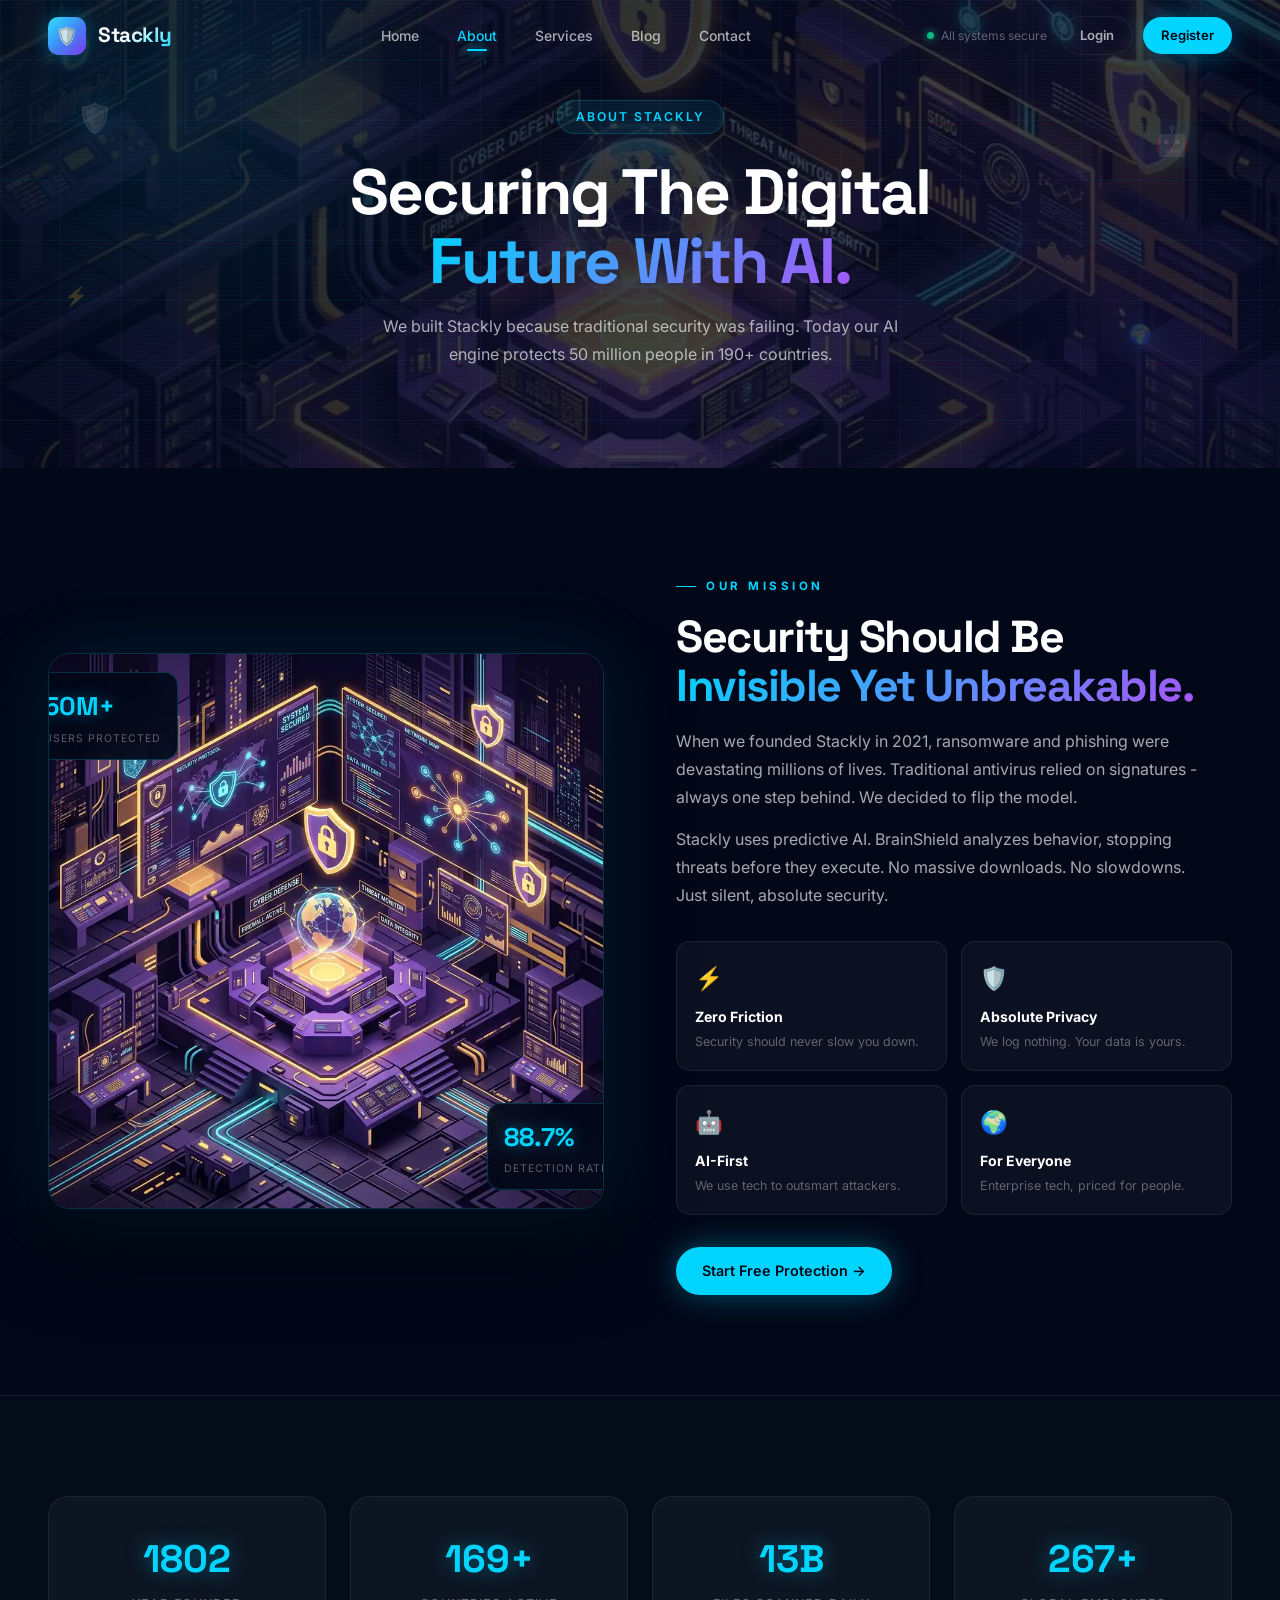
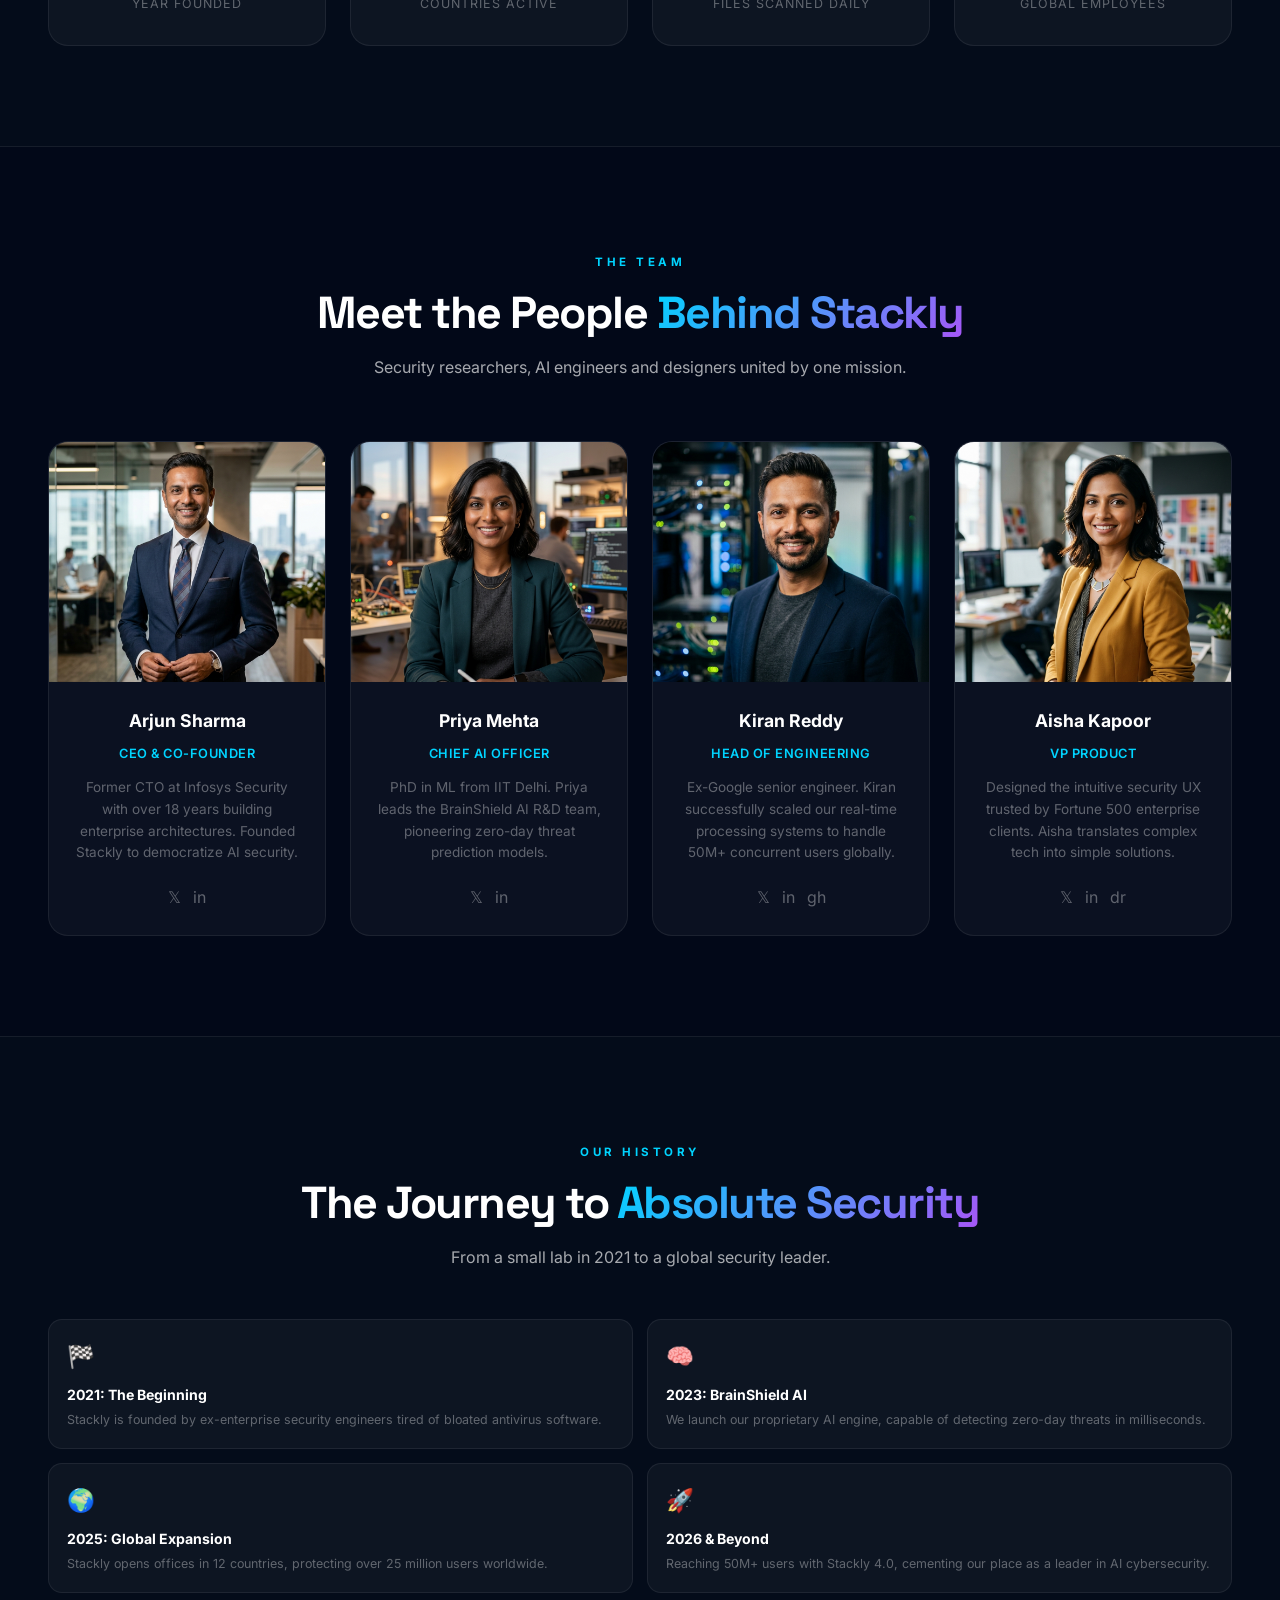
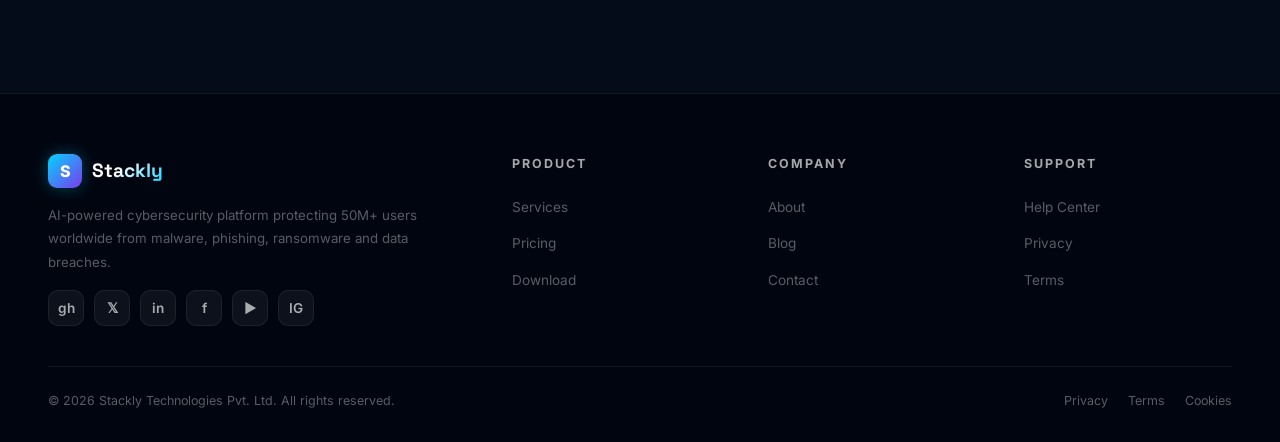
==== about.html @ 9e16608a "fix: change github link to profile and other social links to # to prevent 404 errors" ====
<!DOCTYPE html>
<html lang="en">
<head>
<meta charset="UTF-8"><meta name="viewport" content="width=device-width,initial-scale=1.0">
<title>About Stackly - The AI Security Platform</title>
<link rel="preconnect" href="https://fonts.googleapis.com">
<link href="https://fonts.googleapis.com/css2?family=Space+Grotesk:wght@300;400;500;600;700;800&family=Inter:wght@300;400;500;600;700&display=swap" rel="stylesheet">
<link rel="stylesheet" href="home.css">
<style>
.page-hero{position:relative;min-height:52vh;display:flex;align-items:center;justify-content:center;text-align:center;overflow:hidden;padding:calc(var(--nav-h)+60px) 24px 80px;}
.ph-bg{position:absolute;inset:0;background-size:cover;background-position:center;z-index:0;transform:scale(1.08);transition:transform 0.4s ease;}
.ph-overlay{position:absolute;inset:0;z-index:1;background:linear-gradient(135deg,rgba(2,8,24,0.92) 0%,rgba(2,8,24,0.75) 60%,rgba(2,8,24,0.88) 100%);}
.ph-grid{position:absolute;inset:0;z-index:2;background-image:linear-gradient(rgba(0,212,255,0.05) 1px,transparent 1px),linear-gradient(90deg,rgba(0,212,255,0.05) 1px,transparent 1px);background-size:60px 60px;animation:grid-breathe 5s ease-in-out infinite;}
.ph-scanlines{position:absolute;inset:0;z-index:2;background:repeating-linear-gradient(to bottom,transparent 0px,transparent 3px,rgba(0,212,255,0.015) 3px,rgba(0,212,255,0.015) 4px);pointer-events:none;}
.ph-blob{position:absolute;border-radius:50%;filter:blur(80px);pointer-events:none;z-index:2;}
.ph-blob-1{width:600px;height:600px;background:radial-gradient(circle,rgba(0,212,255,0.12) 0%,transparent 65%);top:-200px;left:-100px;animation:blob1 14s ease-in-out infinite alternate;}
.ph-blob-2{width:450px;height:450px;background:radial-gradient(circle,rgba(124,58,237,0.14) 0%,transparent 65%);bottom:-100px;right:-80px;animation:blob2 18s ease-in-out infinite alternate;}
.ph-content{position:relative;z-index:10;max-width:700px;}
.ph-float{position:absolute;font-size:1.8rem;opacity:0.2;z-index:3;filter:drop-shadow(0 0 12px rgba(0,212,255,0.7));animation:float-el var(--dur,6s) ease-in-out infinite;animation-delay:var(--delay,0s);}
.pf1{--dur:7s;--delay:0s;top:20%;left:6%;}
.pf2{--dur:9s;--delay:1.5s;top:60%;left:5%;font-size:1.2rem;}
.pf3{--dur:6s;--delay:3s;top:25%;right:7%;}
.pf4{--dur:8s;--delay:2s;bottom:25%;right:10%;font-size:1.2rem;}
.ph-tag{display:inline-flex;align-items:center;gap:8px;background:rgba(0,212,255,0.08);border:1px solid rgba(0,212,255,0.2);border-radius:100px;padding:6px 18px;font-size:0.76rem;font-weight:600;color:var(--cyan);letter-spacing:2px;text-transform:uppercase;margin-bottom:24px;}
.ph-h1{font-family:var(--font-display);font-size:clamp(2.4rem,5vw,4rem);font-weight:800;line-height:1.08;letter-spacing:-2px;color:#fff;margin-bottom:16px;}
.ph-h1 span{background:linear-gradient(135deg,var(--cyan),var(--violet-bright));-webkit-background-clip:text;-webkit-text-fill-color:transparent;background-clip:text;}
.ph-p{font-size:1rem;color:var(--mid);line-height:1.75;max-width:560px;margin:0 auto;}
/* Rest of the CSS styles */
.contact-wrap{max-width:1200px;margin:0 auto;display:grid;grid-template-columns:1fr 1.4fr;gap:56px;align-items:start;}
.contact-info{display:flex;flex-direction:column;gap:20px;}
.ci-card{background:var(--card-bg);border:1px solid var(--border);border-radius:18px;padding:22px 24px;display:flex;align-items:flex-start;gap:16px;transition:var(--ease);}
.ci-card:hover{border-color:rgba(0,212,255,0.25);transform:translateX(6px);}
.ci-ico{width:48px;height:48px;border-radius:14px;display:flex;align-items:center;justify-content:center;font-size:1.3rem;flex-shrink:0;}
.ci-ico.v{background:rgba(0,212,255,0.1);}.ci-ico.a{background:rgba(124,58,237,0.1);}.ci-ico.c{background:rgba(245,158,11,0.1);}.ci-ico.p{background:rgba(16,185,129,0.1);}
.ci-text h4{font-size:0.9rem;font-weight:700;margin-bottom:4px;}.ci-text p{font-size:0.82rem;color:var(--dim);line-height:1.65;}.ci-text a{color:var(--cyan);text-decoration:none;}.ci-text a:hover{text-decoration:underline;}
.contact-form-card{background:var(--card-bg);border:1px solid var(--border);border-radius:22px;padding:36px;position:sticky;top:calc(var(--nav-h)+20px);}
.contact-form-card h3{font-family:var(--font-display);font-size:1.4rem;font-weight:800;margin-bottom:24px;}
.form-row{display:grid;grid-template-columns:1fr 1fr;gap:16px;}
.form-g{display:flex;flex-direction:column;gap:6px;margin-bottom:16px;}
.form-g label{font-size:0.78rem;font-weight:600;color:var(--mid);letter-spacing:0.5px;}
.form-ctrl{background:rgba(255,255,255,0.04);border:1px solid var(--border);border-radius:10px;padding:12px 16px;color:#fff;font-family:var(--font-body);font-size:0.88rem;outline:none;width:100%;transition:var(--ease);}
.form-ctrl:focus{border-color:rgba(0,212,255,0.4);background:rgba(0,212,255,0.04);box-shadow:0 0 0 3px rgba(0,212,255,0.08);}
.form-ctrl::placeholder{color:var(--dim);}textarea.form-ctrl{resize:vertical;min-height:120px;}
select.form-ctrl{-webkit-appearance:none;appearance:none;cursor:pointer;}
.map-wrap{margin-top:56px;border-radius:20px;overflow:hidden;border:1px solid var(--border-glow);box-shadow:0 0 60px rgba(0,212,255,0.08);}
.map-wrap iframe{display:block;width:100%;height:380px;border:none;filter:invert(90%) hue-rotate(180deg) saturate(0.8);}
.map-caption{background:var(--card-bg);border-top:1px solid var(--border);padding:16px 24px;display:flex;align-items:center;gap:12px;font-size:0.82rem;color:var(--mid);}
.map-caption strong{color:#fff;}
.blog-filter{display:flex;gap:10px;flex-wrap:wrap;margin-bottom:48px;}
.filter-btn{padding:8px 20px;border-radius:100px;border:1px solid var(--border);background:transparent;color:var(--mid);font-size:0.82rem;font-weight:600;cursor:pointer;transition:var(--ease);}
.filter-btn.active,.filter-btn:hover{background:var(--cyan);color:#020818;border-color:var(--cyan);}
.blog-grid{display:grid;grid-template-columns:repeat(3,1fr);gap:24px;}
.blog-c{background:var(--card-bg);border:1px solid var(--border);border-radius:22px;overflow:hidden;transition:var(--ease);}
.blog-c:hover{border-color:rgba(0,212,255,0.22);transform:translateY(-6px);box-shadow:0 30px 80px rgba(0,0,0,0.4);}
.blog-img2{position:relative;overflow:hidden;aspect-ratio:16/9;}
.blog-img2 img{width:100%;height:100%;object-fit:cover;transition:transform 0.7s ease;}
.blog-c:hover .blog-img2 img{transform:scale(1.06);}
.blog-img2 .b-cat{position:absolute;top:14px;left:14px;background:rgba(0,212,255,0.14);color:var(--cyan);font-size:0.65rem;font-weight:700;letter-spacing:2px;text-transform:uppercase;padding:4px 10px;border-radius:6px;border:1px solid rgba(0,212,255,0.25);}
.blog-body2{padding:22px;display:flex;flex-direction:column;gap:10px;}
.blog-meta2{display:flex;gap:14px;font-size:0.72rem;color:var(--dim);}
.blog-body2 h3{font-size:1rem;font-weight:700;line-height:1.4;}
.blog-body2 p{font-size:0.81rem;color:var(--dim);line-height:1.7;}
.newsletter-strip{background:linear-gradient(135deg,rgba(0,212,255,0.06),rgba(124,58,237,0.08));border:1px solid var(--border);border-radius:22px;padding:40px 36px;display:flex;align-items:center;justify-content:space-between;gap:24px;flex-wrap:wrap;margin-top:60px;}
.nl-strip-form{display:flex;gap:10px;background:rgba(255,255,255,0.04);border:1px solid var(--border-glow);border-radius:100px;padding:6px 6px 6px 20px;min-width:340px;}
.nl-strip-input{flex:1;background:transparent;border:none;outline:none;color:#fff;font-size:0.88rem;}
.nl-strip-input::placeholder{color:var(--dim);}
.about-split{display:grid;grid-template-columns:1fr 1fr;gap:72px;align-items:center;}
.about-img-wrap{position:relative;border-radius:22px;overflow:hidden;border:1px solid var(--border-glow);box-shadow:0 0 80px rgba(0,212,255,0.1),0 40px 80px rgba(0,0,0,0.5);}
.about-img-wrap img{width:100%;display:block;transition:transform 0.7s ease;}
.about-img-wrap:hover img{transform:scale(1.04);}
.about-chip{position:absolute;background:rgba(2,8,24,0.9);backdrop-filter:blur(16px);border:1px solid var(--border-glow);border-radius:14px;padding:12px 16px;z-index:2;}
.about-chip.ac1{top:18px;left:-22px;}.about-chip.ac2{bottom:18px;right:-22px;}
.ac-num{font-family:var(--font-display);font-size:1.6rem;font-weight:700;color:var(--cyan);text-shadow:0 0 16px rgba(0,212,255,0.4);}
.ac-lbl{font-size:0.66rem;color:var(--dim);text-transform:uppercase;letter-spacing:1px;margin-top:2px;}
.values-grid{display:grid;grid-template-columns:1fr 1fr;gap:14px;margin-top:32px;}
.val-box{background:var(--card-bg);border:1px solid var(--border);border-radius:14px;padding:18px;transition:var(--ease);}
.val-box:hover{border-color:rgba(0,212,255,0.22);background:var(--card-hover);}
.val-box .vi{font-size:1.4rem;margin-bottom:8px;}.val-box h4{font-size:0.88rem;font-weight:700;margin-bottom:4px;}.val-box p{font-size:0.78rem;color:var(--dim);line-height:1.6;}
.team-grid{display:grid;grid-template-columns:repeat(4,1fr);gap:24px;margin-top:60px;}
.team-c{background:var(--card-bg);border:1px solid var(--border);border-radius:20px;overflow:hidden;transition:var(--ease);text-align:center;}
.team-c:hover{border-color:rgba(0,212,255,0.22);transform:translateY(-6px);}
.team-av{height:160px;display:flex;align-items:center;justify-content:center;font-size:4rem;}
.team-body{padding:16px;}.team-body h4{font-size:0.92rem;font-weight:700;margin-bottom:3px;}.team-body span{font-size:0.74rem;color:var(--cyan);}.team-body p{font-size:0.75rem;color:var(--dim);margin-top:8px;line-height:1.6;}
.stats-bento{display:grid;grid-template-columns:repeat(4,1fr);gap:24px;}
.sbi{background:var(--card-bg);border:1px solid var(--border);border-radius:20px;padding:30px 24px;text-align:center;transition:var(--ease);}
.sbi:hover{border-color:rgba(0,212,255,0.22);transform:translateY(-4px);}
.sbi-num{font-family:var(--font-display);font-size:2.4rem;font-weight:800;color:var(--cyan);text-shadow:0 0 20px rgba(0,212,255,0.4);}
.sbi-lbl{font-size:0.78rem;color:var(--dim);margin-top:4px;text-transform:uppercase;letter-spacing:1px;}
.faq-grid{display:grid;grid-template-columns:1fr 1fr;gap:16px;margin-top:48px;}
/* Services Specific */
.srv-grid{display:grid;grid-template-columns:repeat(3,1fr);gap:24px;margin-top:20px;}
.srv-card{background:var(--card-bg);border:1px solid var(--border);border-radius:22px;padding:36px;transition:var(--ease);display:flex;flex-direction:column;height:100%;}
.srv-card:hover{border-color:rgba(0,212,255,0.3);transform:translateY(-6px);box-shadow:0 30px 80px rgba(0,0,0,0.4);}
.srv-ico{width:56px;height:56px;border-radius:16px;display:flex;align-items:center;justify-content:center;font-size:1.6rem;margin-bottom:20px;}
.srv-card h3{font-size:1.2rem;font-weight:700;margin-bottom:12px;}
.srv-card p{font-size:0.9rem;color:var(--dim);line-height:1.7;margin-bottom:24px;flex-grow:1;}
.srv-feats{list-style:none;padding:0;margin:0;border-top:1px solid var(--border);padding-top:20px;}
.srv-feats li{position:relative;padding-left:24px;font-size:0.85rem;color:var(--mid);margin-bottom:10px;}
.srv-feats li::before{content:"\2713";position:absolute;left:0;top:1px;color:var(--cyan);font-weight:800;font-size:0.8rem;}

@media(max-width:1024px){.contact-wrap{grid-template-columns:1fr;}.about-split{grid-template-columns:1fr;gap:48px;}.team-grid{grid-template-columns:repeat(2,1fr);}.blog-grid{grid-template-columns:repeat(2,1fr);}.stats-bento{grid-template-columns:repeat(2,1fr);}.faq-grid{grid-template-columns:1fr;}.srv-grid{grid-template-columns:repeat(2,1fr);}}
@media(max-width:768px){.navbar{padding:0 20px;}.nav-links,.nav-status,.nav-right{display:none;}.hamburger{display:flex;}.page-hero{min-height:44vh;padding-top:calc(var(--nav-h)+40px);}.ph-h1{font-size:2rem;letter-spacing:-1px;}.form-row{grid-template-columns:1fr;}.contact-form-card{position:static;padding:24px;}.about-chip.ac1{left:8px;}.about-chip.ac2{right:8px;}.values-grid{grid-template-columns:1fr;}.team-grid{grid-template-columns:repeat(2,1fr);}.blog-grid{grid-template-columns:1fr;}.newsletter-strip{flex-direction:column;align-items:flex-start;}.nl-strip-form{min-width:100%;width:100%;}.map-wrap iframe{height:260px;}section{padding:64px 20px;}.srv-grid{grid-template-columns:1fr;}}
@media(max-width:480px){.ph-h1{font-size:1.7rem;}.team-grid{grid-template-columns:1fr;}.stats-bento{grid-template-columns:1fr 1fr;}section{padding:52px 16px;}.contact-form-card{padding:20px;}.about-chip.ac1,.about-chip.ac2{position:relative;left:auto;right:auto;top:auto;bottom:auto;margin-top:12px;}}
</style>
</head>
<body>
<nav class="navbar" id="navbar">
  <a href="index.html" class="nav-brand"><div class="brand-icon">&#x1F6E1;&#xFE0F;</div><span class="brand-name">Stackly</span></a>
  <ul class="nav-links"><li><a href="index.html">Home</a></li><li><a href="about.html" class="active">About</a></li><li><a href="services.html">Services</a></li><li><a href="blog.html">Blog</a></li><li><a href="contact.html">Contact</a></li></ul>
  <div class="nav-status"><div class="nav-dot"></div>All systems secure</div>
  <div class="nav-right">
    <a href="login.html" class="btn btn-ghost btn-sm">Login</a>
    <a href="register.html" class="btn btn-primary btn-sm">Register</a>
  </div>
  <div class="hamburger" id="hamburger"><span></span><span></span><span></span></div>
</nav>
<div class="mobile-menu" id="mobile-menu">
  <a href="index.html">&#x1F3E0; Home</a><a href="about.html" class="active">&#x1F3E2; About</a><a href="services.html">&#x1F6E1;&#xFE0F; Services</a><a href="blog.html">&#x1F4F0; Blog</a><a href="contact.html">&#x1F4EC; Contact</a>
  <div class="mobile-divider"></div>
  <a href="login.html" class="btn btn-ghost btn-full">Login</a>
  <a href="register.html" class="btn btn-primary btn-full" style="margin-top:8px;">Register Free</a>
</div>
<div class="page-hero">
  <div class="ph-bg" style="background-image:url('images/about_new.webp');"></div>
  <div class="ph-overlay"></div><div class="ph-grid"></div><div class="ph-scanlines"></div>
  <div class="ph-blob ph-blob-1"></div><div class="ph-blob ph-blob-2"></div>
  <div class="ph-float pf1">&#x1F6E1;&#xFE0F;</div><div class="ph-float pf2">&#x26A1;</div>
  <div class="ph-float pf3">&#x1F916;</div><div class="ph-float pf4">&#x1F30D;</div>
  <div class="ph-content reveal">
    <div class="ph-tag">About Stackly</div>
    <h1 class="ph-h1">Securing The Digital<br><span>Future With AI.</span></h1>
    <p class="ph-p">We built Stackly because traditional security was failing. Today our AI engine protects 50 million people in 190+ countries.</p>
  </div>
</div>
<section style="background:var(--bg-0);">
  <div class="section-inner">
    <div class="about-split">
      <div class="about-img-wrap reveal">
        <img src="images/about_new.webp" alt="Stackly AI Workspace">
        <div class="about-chip ac1"><div class="ac-num" data-count="50" data-suffix="M+">0</div><div class="ac-lbl">Users Protected</div></div>
        <div class="about-chip ac2"><div class="ac-num" data-count="99" data-suffix=".7%">0</div><div class="ac-lbl">Detection Rate</div></div>
      </div>
      <div class="reveal d1">
        <div class="section-tag">Our Mission</div>
        <h2 class="section-h2">Security Should Be<br><span>Invisible Yet Unbreakable.</span></h2>
        <p class="section-desc">When we founded Stackly in 2021, ransomware and phishing were devastating millions of lives. Traditional antivirus relied on signatures - always one step behind. We decided to flip the model.</p>
        <p class="section-desc" style="margin-top:14px;">Stackly uses predictive AI. BrainShield analyzes behavior, stopping threats before they execute. No massive downloads. No slowdowns. Just silent, absolute security.</p>
        <div class="values-grid">
          <div class="val-box"><div class="vi">&#x26A1;</div><h4>Zero Friction</h4><p>Security should never slow you down.</p></div>
          <div class="val-box"><div class="vi">&#x1F6E1;&#xFE0F;</div><h4>Absolute Privacy</h4><p>We log nothing. Your data is yours.</p></div>
          <div class="val-box"><div class="vi">&#x1F916;</div><h4>AI-First</h4><p>We use tech to outsmart attackers.</p></div>
          <div class="val-box"><div class="vi">&#x1F30D;</div><h4>For Everyone</h4><p>Enterprise tech, priced for people.</p></div>
        </div>
        <a href="404.html" class="btn btn-primary" style="margin-top:32px;">Start Free Protection &#x2192;</a>
      </div>
    </div>
  </div>
</section>
<section style="background:var(--bg-1);border-top:1px solid var(--border);border-bottom:1px solid var(--border);">
  <div class="section-inner">
    <div class="stats-bento">
      <div class="sbi reveal"><div class="sbi-num" data-count="2021">0</div><div class="sbi-lbl">Year Founded</div></div>
      <div class="sbi reveal d1"><div class="sbi-num" data-count="190" data-suffix="+">0</div><div class="sbi-lbl">Countries Active</div></div>
      <div class="sbi reveal d2"><div class="sbi-num" data-count="15" data-suffix="B">0</div><div class="sbi-lbl">Files Scanned Daily</div></div>
      <div class="sbi reveal d3"><div class="sbi-num" data-count="300" data-suffix="+">0</div><div class="sbi-lbl">Global Employees</div></div>
    </div>
  </div>
</section>
<section style="background:var(--bg-0);">
  <div class="section-inner">
    <div class="text-center reveal">
      <div class="section-tag">The Team</div>
      <h2 class="section-h2">Meet the People <span>Behind Stackly</span></h2>
      <p class="section-desc" style="margin:0 auto;">Security researchers, AI engineers and designers united by one mission.</p>
    </div>
    <div class="team-grid">
      <div class="team-c reveal">
        <div class="team-av" style="height:240px; padding: 0;">
          <img src="images/team_arjun.png" alt="Arjun Sharma" style="width:100%; height:100%; object-fit:cover;">
        </div>
        <div class="team-body" style="padding: 24px;">
          <h4 style="font-size:1.1rem; margin-bottom:4px;">Arjun Sharma</h4>
          <span style="font-size:0.8rem; letter-spacing:0.5px; text-transform:uppercase; font-weight:600;">CEO &amp; Co-Founder</span>
          <p style="font-size:0.85rem; margin-top:12px; margin-bottom: 20px;">Former CTO at Infosys Security with over 18 years building enterprise architectures. Founded Stackly to democratize AI security.</p>
          <div style="display:flex; gap:12px; justify-content:center;">
            <a href="#" style="color:var(--dim); text-decoration:none; transition:color 0.3s;" onmouseover="this.style.color='#00d4ff'" onmouseout="this.style.color='var(--dim)'" title="Twitter">&#x1D54F;</a>
            <a href="#" style="color:var(--dim); text-decoration:none; transition:color 0.3s;" onmouseover="this.style.color='#00d4ff'" onmouseout="this.style.color='var(--dim)'" title="LinkedIn">in</a>
          </div>
        </div>
      </div>

      <div class="team-c reveal d1">
        <div class="team-av" style="height:240px; padding: 0;">
          <img src="images/team_priya.png" alt="Priya Mehta" style="width:100%; height:100%; object-fit:cover;">
        </div>
        <div class="team-body" style="padding: 24px;">
          <h4 style="font-size:1.1rem; margin-bottom:4px;">Priya Mehta</h4>
          <span style="font-size:0.8rem; letter-spacing:0.5px; text-transform:uppercase; font-weight:600;">Chief AI Officer</span>
          <p style="font-size:0.85rem; margin-top:12px; margin-bottom: 20px;">PhD in ML from IIT Delhi. Priya leads the BrainShield AI R&amp;D team, pioneering zero-day threat prediction models.</p>
          <div style="display:flex; gap:12px; justify-content:center;">
            <a href="#" style="color:var(--dim); text-decoration:none; transition:color 0.3s;" onmouseover="this.style.color='#00d4ff'" onmouseout="this.style.color='var(--dim)'" title="Twitter">&#x1D54F;</a>
            <a href="#" style="color:var(--dim); text-decoration:none; transition:color 0.3s;" onmouseover="this.style.color='#00d4ff'" onmouseout="this.style.color='var(--dim)'" title="LinkedIn">in</a>
          </div>
        </div>
      </div>

      <div class="team-c reveal d2">
        <div class="team-av" style="height:240px; padding: 0;">
          <img src="images/team_kiran.png" alt="Kiran Reddy" style="width:100%; height:100%; object-fit:cover;">
        </div>
        <div class="team-body" style="padding: 24px;">
          <h4 style="font-size:1.1rem; margin-bottom:4px;">Kiran Reddy</h4>
          <span style="font-size:0.8rem; letter-spacing:0.5px; text-transform:uppercase; font-weight:600;">Head of Engineering</span>
          <p style="font-size:0.85rem; margin-top:12px; margin-bottom: 20px;">Ex-Google senior engineer. Kiran successfully scaled our real-time processing systems to handle 50M+ concurrent users globally.</p>
          <div style="display:flex; gap:12px; justify-content:center;">
            <a href="#" style="color:var(--dim); text-decoration:none; transition:color 0.3s;" onmouseover="this.style.color='#00d4ff'" onmouseout="this.style.color='var(--dim)'" title="Twitter">&#x1D54F;</a>
            <a href="#" style="color:var(--dim); text-decoration:none; transition:color 0.3s;" onmouseover="this.style.color='#00d4ff'" onmouseout="this.style.color='var(--dim)'" title="LinkedIn">in</a>
            <a href="#" style="color:var(--dim); text-decoration:none; transition:color 0.3s;" onmouseover="this.style.color='#00d4ff'" onmouseout="this.style.color='var(--dim)'" title="GitHub">gh</a>
          </div>
        </div>
      </div>

      <div class="team-c reveal d3">
        <div class="team-av" style="height:240px; padding: 0;">
          <img src="images/team_aisha.png" alt="Aisha Kapoor" style="width:100%; height:100%; object-fit:cover;">
        </div>
        <div class="team-body" style="padding: 24px;">
          <h4 style="font-size:1.1rem; margin-bottom:4px;">Aisha Kapoor</h4>
          <span style="font-size:0.8rem; letter-spacing:0.5px; text-transform:uppercase; font-weight:600;">VP Product</span>
          <p style="font-size:0.85rem; margin-top:12px; margin-bottom: 20px;">Designed the intuitive security UX trusted by Fortune 500 enterprise clients. Aisha translates complex tech into simple solutions.</p>
          <div style="display:flex; gap:12px; justify-content:center;">
            <a href="#" style="color:var(--dim); text-decoration:none; transition:color 0.3s;" onmouseover="this.style.color='#00d4ff'" onmouseout="this.style.color='var(--dim)'" title="Twitter">&#x1D54F;</a>
            <a href="#" style="color:var(--dim); text-decoration:none; transition:color 0.3s;" onmouseover="this.style.color='#00d4ff'" onmouseout="this.style.color='var(--dim)'" title="LinkedIn">in</a>
            <a href="#" style="color:var(--dim); text-decoration:none; transition:color 0.3s;" onmouseover="this.style.color='#00d4ff'" onmouseout="this.style.color='var(--dim)'" title="Dribbble">dr</a>
          </div>
        </div>
      </div>
    </div>
  </div>
</section>

<section style="background:var(--bg-1);border-top:1px solid var(--border);">
  <div class="section-inner">
    <div class="text-center reveal">
      <div class="section-tag">Our History</div>
      <h2 class="section-h2">The Journey to <span>Absolute Security</span></h2>
      <p class="section-desc" style="margin:0 auto;">From a small lab in 2021 to a global security leader.</p>
    </div>
    <div class="values-grid" style="margin-top:48px;">
      <div class="val-box reveal"><div class="vi">&#x1F3C1;</div><h4>2021: The Beginning</h4><p>Stackly is founded by ex-enterprise security engineers tired of bloated antivirus software.</p></div>
      <div class="val-box reveal d1"><div class="vi">&#x1F9E0;</div><h4>2023: BrainShield AI</h4><p>We launch our proprietary AI engine, capable of detecting zero-day threats in milliseconds.</p></div>
      <div class="val-box reveal d2"><div class="vi">&#x1F30D;</div><h4>2025: Global Expansion</h4><p>Stackly opens offices in 12 countries, protecting over 25 million users worldwide.</p></div>
      <div class="val-box reveal d3"><div class="vi">&#x1F680;</div><h4>2026 &amp; Beyond</h4><p>Reaching 50M+ users with Stackly 4.0, cementing our place as a leader in AI cybersecurity.</p></div>
    </div>
  </div>
</section>

<footer>
  <div class="footer-g">
    <div class="footer-brand">
      <a href="index.html" class="footer-logo"><div class="footer-logo-ico">S</div><span class="footer-logo-name">Stackly</span></a>
      <p class="footer-desc">AI-powered cybersecurity platform protecting 50M+ users worldwide from malware, phishing, ransomware and data breaches.</p>
      <div class="social-row">
        <a href="https://github.com/lingalamanasa" class="social-btn" title="GitHub" target="_blank">gh</a>
        <a href="#" class="social-btn" title="X / Twitter">&#x1D54F;</a>
        <a href="#" class="social-btn" title="LinkedIn">in</a>
        <a href="#" class="social-btn" title="Facebook">f</a>
        <a href="#" class="social-btn" title="YouTube">&#x25B6;</a>
        <a href="#" class="social-btn" title="Instagram">IG</a>
      </div>
    </div>
    <div class="footer-col"><h4>Product</h4><ul class="footer-nav"><li><a href="services.html">Services</a></li><li><a href="index.html#pricing">Pricing</a></li><li><a href="index.html#download">Download</a></li></ul></div>
    <div class="footer-col"><h4>Company</h4><ul class="footer-nav"><li><a href="about.html">About</a></li><li><a href="blog.html">Blog</a></li><li><a href="contact.html">Contact</a></li></ul></div>
    <div class="footer-col"><h4>Support</h4><ul class="footer-nav"><li><a href="contact.html">Help Center</a></li><li><a href="contact.html">Privacy</a></li><li><a href="contact.html">Terms</a></li></ul></div>
  </div>
  <div class="footer-bottom">
    <p>&#169; 2026 Stackly Technologies Pvt. Ltd. All rights reserved.</p>
    <div class="footer-links"><a href="contact.html">Privacy</a><a href="contact.html">Terms</a><a href="contact.html">Cookies</a></div>
  </div>
</footer>
<div class="toast-wrap" id="toast-wrap"></div>
<script>
const nb=document.getElementById('navbar');
window.addEventListener('scroll',()=>nb.classList.toggle('frosted',window.scrollY>60),{passive:true});
const hb=document.getElementById('hamburger'),mm=document.getElementById('mobile-menu');
if(hb)hb.addEventListener('click',()=>{hb.classList.toggle('open');mm.classList.toggle('open');});
const ro=new IntersectionObserver(e=>e.forEach(x=>{if(x.isIntersecting){x.target.classList.add('visible');ro.unobserve(x.target);}}),{threshold:0.1});
document.querySelectorAll('.reveal').forEach(el=>ro.observe(el));
function animCount(el){if(el._done)return;el._done=true;const t=parseFloat(el.dataset.count),sf=el.dataset.suffix||'',dur=2000,s=performance.now();(function tick(n){const p=Math.min((n-s)/dur,1),v=1-Math.pow(1-p,3);el.textContent=Math.floor(v*t)+sf;if(p<1)requestAnimationFrame(tick);})(performance.now());}
const co=new IntersectionObserver(e=>e.forEach(x=>{if(x.isIntersecting){x.target.querySelectorAll('[data-count]').forEach(animCount);if(x.target.dataset&&x.target.dataset.count)animCount(x.target);co.unobserve(x.target);}}),{threshold:0.4});
document.querySelectorAll('.sbi,.ac-num,[data-count]').forEach(el=>co.observe(el));
const cf=document.getElementById('contact-form');
if(cf)cf.addEventListener('submit',e=>{e.preventDefault();const w=document.getElementById('toast-wrap');if(w){const t=document.createElement('div');t.className='toast';t.textContent='Message sent! We will reply within 24 hours.';w.appendChild(t);setTimeout(()=>t.remove(),4500);}cf.reset();});
document.querySelectorAll('.filter-btn').forEach(b=>{b.addEventListener('click',()=>{document.querySelectorAll('.filter-btn').forEach(x=>x.classList.remove('active'));b.classList.add('active');const cat=b.dataset.cat;document.querySelectorAll('.blog-c').forEach(c=>{c.style.display=(cat==='all'||c.dataset.cat===cat)?'':'none';});});});
document.querySelectorAll('.nl-strip-form').forEach(f=>{f.addEventListener('submit',e=>{e.preventDefault();const w=document.getElementById('toast-wrap');if(w){const t=document.createElement('div');t.className='toast';t.textContent='Subscribed! Check your inbox.';w.appendChild(t);setTimeout(()=>t.remove(),4000);}f.reset();});});
window.addEventListener('scroll',()=>{const pb=document.querySelector('.ph-bg');if(!pb)return;pb.style.transform='translateY('+(window.scrollY*0.35)+'px) scale(1.08)';},{passive:true});
</script>
</body></html>
---- home.css ----
/* ============================================================
   STACKLY HOME — FMCG-Style Design Applied to Cybersecurity
   Patterns: Scroll Parallax · Glassmorphic Switcher · Orbit
             Floating Elements · Marquee · Frosted Navbar
   ============================================================ */

@import url('https://fonts.googleapis.com/css2?family=Space+Grotesk:wght@300;400;500;600;700;800&family=Inter:wght@300;400;500;600;700&display=swap');

/* ── DESIGN TOKENS ── */
:root {
  --cyan:        #00d4ff;
  --cyan-dim:    rgba(0,212,255,0.12);
  --cyan-glow:   rgba(0,212,255,0.3);
  --violet:      #7c3aed;
  --violet-dim:  rgba(124,58,237,0.15);
  --violet-bright: #a855f7;
  --amber:       #f59e0b;
  --emerald:     #10b981;
  --rose:        #f43f5e;

  --bg-0:   #020818;
  --bg-1:   #040c1a;
  --bg-2:   #060f22;
  --bg-3:   rgba(0,212,255,0.04);

  --card-bg:     rgba(255,255,255,0.04);
  --card-hover:  rgba(0,212,255,0.07);
  --border:      rgba(255,255,255,0.07);
  --border-glow: rgba(0,212,255,0.2);

  --white:  #ffffff;
  --mid:    rgba(255,255,255,0.65);
  --dim:    rgba(255,255,255,0.35);

  --font-display: 'Space Grotesk', sans-serif;
  --font-body:    'Inter', sans-serif;
  --nav-h: 72px;

  --ease: 0.4s cubic-bezier(0.16,1,0.3,1);
  --ease-fast: 0.25s ease;
}

/* ── RESET ── */
*, *::before, *::after { box-sizing: border-box; margin: 0; padding: 0; }
html { scroll-behavior: smooth; overflow-x: hidden; max-width: 100%; }
body {
  font-family: var(--font-body);
  background: var(--bg-0);
  color: var(--white);
  overflow-x: hidden;
  max-width: 100%;
  line-height: 1.65;
}
::-webkit-scrollbar { width: 4px; }
::-webkit-scrollbar-track { background: var(--bg-0); }
::-webkit-scrollbar-thumb { background: var(--cyan); border-radius: 4px; }
::selection { background: rgba(0,212,255,0.2); }

/* ── SPLASH ── */
#splash-screen {
  position: fixed; inset: 0;
  background: var(--bg-0);
  display: flex; flex-direction: column; align-items: center; justify-content: center;
  z-index: 9999;
  transition: opacity 0.7s ease, transform 0.7s ease;
}
#splash-screen.hidden { opacity: 0; pointer-events: none; transform: scale(1.03); }
.splash-logo-wrap { display: flex; flex-direction: column; align-items: center; gap: 16px; position: relative; }
.splash-rings { position: absolute; width: 160px; height: 160px; top: 50%; left: 50%; transform: translate(-50%, -50%); }
.splash-ring { position: absolute; border-radius: 50%; border: 1px solid transparent; top: 50%; left: 50%; transform: translate(-50%,-50%); animation: ring-pulse 2s linear infinite; }
.splash-ring:nth-child(1) { width: 70px; height: 70px; border-color: rgba(0,212,255,0.7); }
.splash-ring:nth-child(2) { width: 110px; height: 110px; border-color: rgba(0,212,255,0.4); animation-delay: 0.4s; }
.splash-ring:nth-child(3) { width: 150px; height: 150px; border-color: rgba(0,212,255,0.15); animation-delay: 0.8s; }
@keyframes ring-pulse { 0%{transform:translate(-50%,-50%) scale(0.8);opacity:1} 100%{transform:translate(-50%,-50%) scale(1.5);opacity:0} }
.splash-icon { font-size: 2.5rem; filter: drop-shadow(0 0 20px rgba(0,212,255,0.8)); animation: float-y 3s ease-in-out infinite; }
.splash-brand { font-family: var(--font-display); font-size: 2rem; font-weight: 800; letter-spacing: -1px; background: linear-gradient(135deg,#fff 40%,var(--cyan)); -webkit-background-clip: text; -webkit-text-fill-color: transparent; background-clip: text; }
.splash-sub { font-size: 0.78rem; color: var(--dim); letter-spacing: 4px; text-transform: uppercase; }
.splash-bar { width: 200px; height: 2px; background: rgba(255,255,255,0.07); border-radius: 2px; margin-top: 40px; overflow: hidden; }
.splash-bar-fill { height: 100%; background: linear-gradient(90deg,var(--cyan),var(--violet-bright)); border-radius: 2px; animation: fill-bar 1.5s ease-out forwards; }
@keyframes fill-bar { from{width:0} to{width:100%} }
.splash-status { font-size: 0.72rem; color: var(--dim); margin-top: 12px; letter-spacing: 1px; }

/* ── THREAT TICKER (top bar) ── */
.threat-ticker {
  position: relative; z-index: 100;
  background: rgba(0,212,255,0.04);
  border-bottom: 1px solid rgba(0,212,255,0.1);
  padding: 8px 0; display: flex; align-items: center; gap: 12px; overflow: hidden;
}
.ticker-label {
  flex-shrink: 0; margin-left: 20px;
  background: rgba(255,50,50,0.12); color: #ff4455;
  font-size: 0.68rem; font-weight: 700; letter-spacing: 2px;
  padding: 3px 10px; border-radius: 4px; border: 1px solid rgba(255,50,50,0.25);
  animation: blink-label 2s infinite;
}
@keyframes blink-label { 0%,100%{opacity:1} 50%{opacity:0.55} }
.ticker-track { display: flex; align-items: center; gap: 48px; white-space: nowrap; animation: ticker-roll 45s linear infinite; }
.ticker-item { font-size: 0.78rem; color: var(--mid); }
.ticker-item span { color: var(--cyan); font-weight: 600; }
@keyframes ticker-roll { 0%{transform:translateX(100vw)} 100%{transform:translateX(-100%)} }

/* ── NAVBAR — starts transparent, frosts on scroll ── */
.navbar {
  position: fixed; top: 0; left: 0; right: 0;
  height: var(--nav-h);
  z-index: 1000;
  display: flex; align-items: center;
  padding: 0 48px;
  background: transparent;
  border-bottom: 1px solid transparent;
  transition: background 0.5s ease, border-color 0.5s ease, box-shadow 0.5s ease, padding 0.4s ease;
}
.navbar.scrolled {
  background: rgba(2,8,24,0.88);
  backdrop-filter: blur(28px) saturate(160%);
  border-bottom-color: rgba(0,212,255,0.12);
  box-shadow: 0 4px 40px rgba(0,0,0,0.5);
}

.nav-brand { display: flex; align-items: center; gap: 12px; text-decoration: none; flex-shrink: 0; margin-right: 48px; }
.brand-icon {
  width: 38px; height: 38px; border-radius: 10px;
  background: linear-gradient(135deg, var(--cyan), var(--violet));
  display: flex; align-items: center; justify-content: center;
  font-size: 1.1rem;
  box-shadow: 0 0 20px rgba(0,212,255,0.35);
  position: relative; overflow: hidden;
}
.brand-icon::after { content: ''; position: absolute; inset: 0; background: linear-gradient(135deg, rgba(255,255,255,0.2) 0%, transparent 55%); }
.brand-name { font-family: var(--font-display); font-size: 1.3rem; font-weight: 800; letter-spacing: -0.5px; background: linear-gradient(135deg,#fff 40%,var(--cyan)); -webkit-background-clip: text; -webkit-text-fill-color: transparent; background-clip: text; }

.nav-links { display: flex; align-items: center; gap: 2px; list-style: none; margin: 0 auto; }
.nav-links a { display: flex; align-items: center; gap: 6px; padding: 8px 18px; color: var(--mid); text-decoration: none; font-size: 0.875rem; font-weight: 500; border-radius: 8px; transition: var(--ease); position: relative; }
.nav-links a:hover { color: var(--white); background: rgba(255,255,255,0.05); }
.nav-links a.active { color: var(--cyan); }
.nav-links a.active::after { content: ''; position: absolute; bottom: 4px; left: 50%; transform: translateX(-50%); width: 20px; height: 2px; background: var(--cyan); border-radius: 2px; box-shadow: 0 0 8px var(--cyan); }

.nav-right { display: flex; align-items: center; gap: 10px; flex-shrink: 0; }
.nav-status { display: flex; align-items: center; gap: 7px; font-size: 0.75rem; color: var(--dim); padding: 0 14px; }
.nav-dot { width: 7px; height: 7px; border-radius: 50%; background: var(--emerald); box-shadow: 0 0 8px var(--emerald); animation: pulse-dot 2s infinite; }
@keyframes pulse-dot { 0%,100%{box-shadow:0 0 4px var(--emerald)} 50%{box-shadow:0 0 16px var(--emerald)} }

.hamburger { display: none; flex-direction: column; gap: 5px; cursor: pointer; padding: 8px; border-radius: 8px; margin-left: auto; transition: var(--ease); }
.hamburger span { display: block; width: 22px; height: 2px; background: var(--mid); border-radius: 2px; transition: var(--ease); }
.hamburger.open span:nth-child(1) { transform: translateY(7px) rotate(45deg); }
.hamburger.open span:nth-child(2) { opacity: 0; transform: scaleX(0); }
.hamburger.open span:nth-child(3) { transform: translateY(-7px) rotate(-45deg); }

.mobile-menu { display: none; flex-direction: column; position: fixed; top: var(--nav-h); left: 0; right: 0; background: rgba(2,8,24,0.97); backdrop-filter: blur(30px); border-bottom: 1px solid var(--border-glow); padding: 20px; z-index: 999; gap: 6px; }
.mobile-menu.open { display: flex; }
.mobile-menu a { padding: 12px 16px; color: var(--mid); text-decoration: none; border-radius: 10px; font-size: 0.95rem; font-weight: 500; transition: var(--ease); }
.mobile-menu a:hover { color: var(--cyan); background: var(--cyan-dim); }
.mobile-divider { height: 1px; background: var(--border); margin: 8px 0; }

/* ── BUTTONS ── */
.btn { display: inline-flex; align-items: center; gap: 8px; padding: 12px 26px; border-radius: 100px; font-family: var(--font-body); font-size: 0.9rem; font-weight: 600; text-decoration: none; cursor: pointer; border: none; transition: var(--ease); white-space: nowrap; position: relative; overflow: hidden; }
.btn-primary { background: var(--cyan); color: #020818; box-shadow: 0 0 30px rgba(0,212,255,0.35); }
.btn-primary:hover { transform: translateY(-2px); box-shadow: 0 0 50px rgba(0,212,255,0.55); }
.btn-outline { background: transparent; color: var(--white); border: 1.5px solid rgba(255,255,255,0.2); }
.btn-outline:hover { background: rgba(255,255,255,0.06); border-color: rgba(255,255,255,0.4); transform: translateY(-2px); }
.btn-ghost { background: transparent; color: var(--mid); border: 1px solid var(--border); border-radius: 100px; }
.btn-ghost:hover { color: var(--white); border-color: rgba(255,255,255,0.25); background: rgba(255,255,255,0.04); }
.btn-violet { background: linear-gradient(135deg,var(--violet),var(--violet-bright)); color: #fff; box-shadow: 0 0 30px rgba(124,58,237,0.4); }
.btn-violet:hover { transform: translateY(-2px); box-shadow: 0 0 50px rgba(124,58,237,0.6); }
.btn-white { background: #fff; color: var(--bg-0); font-weight: 700; }
.btn-white:hover { transform: translateY(-2px); box-shadow: 0 10px 40px rgba(255,255,255,0.3); }
.btn-sm { padding: 8px 18px; font-size: 0.82rem; }
.btn-lg { padding: 16px 38px; font-size: 1rem; }
.btn-full { width: 100%; justify-content: center; }

/* ════════════════════════════════
   HERO SECTION — FMCG Parallax Style
   ════════════════════════════════ */
#hero {
  position: relative;
  min-height: 100vh;
  display: flex; flex-direction: column; justify-content: center;
  padding: calc(var(--nav-h) + 80px) 48px 160px;
  overflow: hidden;
  isolation: isolate;
}

/* Background image layers — JS controls .active class for crossfade */
.hero-slide {
  position: absolute; inset: 0;
  background-size: cover; background-position: center;
  opacity: 0;
  transition: opacity 1.2s ease;
  z-index: 0;
  will-change: transform, opacity;
}
.hero-slide.active { opacity: 1; }
.hero-slide-0 { background-image: url('images/hero_new.webp'); }
.hero-slide-1 { background-image: url('images/features.webp'); }
.hero-slide-2 { background-image: url('images/about_new.webp'); }

/* Gradient overlay — left side darker for text */
.hero-overlay {
  position: absolute; inset: 0; z-index: 1;
  background:
    linear-gradient(to right, rgba(2,8,24,0.97) 0%, rgba(2,8,24,0.82) 45%, rgba(2,8,24,0.35) 100%),
    linear-gradient(to bottom, rgba(2,8,24,0.4) 0%, transparent 30%, transparent 60%, rgba(2,8,24,0.8) 100%);
}

/* Scanlines */
.hero-scanlines {
  position: absolute; inset: 0; z-index: 2; pointer-events: none;
  background: repeating-linear-gradient(to bottom, transparent 0px, transparent 3px, rgba(0,212,255,0.012) 3px, rgba(0,212,255,0.012) 4px);
  animation: scanlines 10s linear infinite;
}
@keyframes scanlines { 0%{background-position:0 0} 100%{background-position:0 80px} }

/* Animated glowing orb blobs */
.hero-blob { position: absolute; border-radius: 50%; filter: blur(90px); pointer-events: none; z-index: 2; }
.hero-blob-1 { width: 700px; height: 700px; background: radial-gradient(circle, rgba(0,212,255,0.14) 0%, transparent 65%); top: -200px; left: -150px; animation: blob1 14s ease-in-out infinite alternate; }
.hero-blob-2 { width: 500px; height: 500px; background: radial-gradient(circle, rgba(124,58,237,0.18) 0%, transparent 65%); top: 20%; right: -100px; animation: blob2 18s ease-in-out infinite alternate; }
.hero-blob-3 { width: 350px; height: 350px; background: radial-gradient(circle, rgba(245,158,11,0.08) 0%, transparent 65%); bottom: 0; left: 38%; animation: blob3 12s ease-in-out infinite alternate; }
@keyframes blob1 { 0%{transform:translate(0,0) scale(1)} 100%{transform:translate(80px,60px) scale(1.15)} }
@keyframes blob2 { 0%{transform:translate(0,0) scale(1)} 100%{transform:translate(-70px,80px) scale(1.1)} }
@keyframes blob3 { 0%{transform:translate(0,0) scale(1)} 100%{transform:translate(60px,-50px) scale(1.2)} }

/* Particle canvas */
#hero-canvas { position: absolute; inset: 0; width: 100%; height: 100%; pointer-events: none; z-index: 3; }

/* Cyber grid overlay */
.hero-grid {
  position: absolute; inset: 0; z-index: 3; pointer-events: none;
  background-image: linear-gradient(rgba(0,212,255,0.045) 1px, transparent 1px), linear-gradient(90deg, rgba(0,212,255,0.045) 1px, transparent 1px);
  background-size: 64px 64px;
  mask-image: radial-gradient(ellipse 85% 85% at 50% 50%, black 0%, transparent 70%);
  -webkit-mask-image: radial-gradient(ellipse 85% 85% at 50% 50%, black 0%, transparent 70%);
  animation: grid-breathe 5s ease-in-out infinite;
}
@keyframes grid-breathe { 0%,100%{opacity:0.5} 50%{opacity:1} }

/* Bottom vignette */
.hero-vignette { position: absolute; inset: 0; z-index: 3; pointer-events: none; background: radial-gradient(ellipse 100% 60% at 50% 100%, rgba(2,8,24,0.95) 0%, transparent 60%); }

/* Floating security icons */
.hero-float-el {
  position: absolute; z-index: 4; pointer-events: none;
  font-size: 1.6rem;
  animation: float-el var(--dur, 6s) ease-in-out infinite;
  animation-delay: var(--delay, 0s);
  opacity: 0.25;
  filter: drop-shadow(0 0 12px rgba(0,212,255,0.6));
}
.fe-1  { --dur:7s;  --delay:0s;   top:18%; left:5%; }
.fe-2  { --dur:9s;  --delay:1.5s; top:65%; left:8%; }
.fe-3  { --dur:6s;  --delay:3s;   top:25%; right:8%; }
.fe-4  { --dur:8s;  --delay:2s;   bottom:30%; right:12%; }
.fe-5  { --dur:7s;  --delay:4s;   top:50%; left:3%; font-size:1rem; }
.fe-6  { --dur:10s; --delay:0.5s; bottom:20%; left:20%; font-size:1rem; }
@keyframes float-el { 0%,100%{transform:translateY(0) rotate(0deg)} 33%{transform:translateY(-18px) rotate(5deg)} 66%{transform:translateY(-8px) rotate(-4deg)} }

/* HERO CONTENT */
.hero-content {
  position: relative; z-index: 10;
  max-width: 700px;
  animation: content-rise 1.2s cubic-bezier(0.16,1,0.3,1) both;
  animation-delay: 0.2s;
}
@keyframes content-rise { from{opacity:0;transform:translateY(40px)} to{opacity:1;transform:translateY(0)} }

.hero-label {
  display: inline-flex; align-items: center; gap: 8px;
  background: rgba(0,212,255,0.08); border: 1px solid rgba(0,212,255,0.18);
  border-radius: 100px; padding: 6px 16px 6px 8px;
  font-size: 0.78rem; font-weight: 500; color: var(--cyan);
  margin-bottom: 28px; width: fit-content;
  animation: badge-pulse 3s ease-in-out infinite;
}
@keyframes badge-pulse { 0%,100%{box-shadow:0 0 0 rgba(0,212,255,0)} 50%{box-shadow:0 0 20px rgba(0,212,255,0.2)} }
.hero-label-dot { width: 8px; height: 8px; border-radius: 50%; background: var(--cyan); box-shadow: 0 0 10px var(--cyan); animation: pulse-dot 2s infinite; }

.hero-headline {
  font-family: var(--font-display);
  font-size: clamp(3rem, 6vw, 5.5rem);
  font-weight: 800; line-height: 1.06; letter-spacing: -2.5px;
  color: var(--white); margin-bottom: 24px;
}
.hero-headline .hl-main { display: block; }
.hero-headline .hl-gradient { background: linear-gradient(135deg, var(--cyan) 0%, var(--violet-bright) 100%); -webkit-background-clip: text; -webkit-text-fill-color: transparent; background-clip: text; }
.hero-headline .hl-typewriter { display: inline-block; position: relative; min-width: 280px; }
.hero-headline .hl-typewriter::after { content: '|'; color: var(--cyan); animation: cursor-blink 1s step-end infinite; margin-left: 2px; }
@keyframes cursor-blink { 0%,100%{opacity:1} 50%{opacity:0} }

.hero-desc { font-size: 1.1rem; color: var(--mid); line-height: 1.75; max-width: 520px; margin-bottom: 36px; }

.hero-actions { display: flex; align-items: center; gap: 16px; flex-wrap: wrap; margin-bottom: 48px; }

.hero-trust { display: flex; align-items: center; gap: 14px; padding: 14px 20px; background: rgba(255,255,255,0.04); border: 1px solid var(--border); border-radius: 14px; width: fit-content; }
.trust-avs { display: flex; }
.trust-av { width: 32px; height: 32px; border-radius: 50%; border: 2px solid var(--bg-0); display: flex; align-items: center; justify-content: center; font-size: 0.68rem; font-weight: 700; margin-left: -9px; }
.trust-av:first-child { margin-left: 0; }
.ta1{background:linear-gradient(135deg,var(--cyan),var(--violet))}
.ta2{background:linear-gradient(135deg,var(--amber),#f43f5e)}
.ta3{background:linear-gradient(135deg,var(--emerald),var(--cyan))}
.ta4{background:linear-gradient(135deg,var(--violet-bright),var(--amber))}
.trust-info strong { display: block; font-size: 0.85rem; font-weight: 600; }
.trust-info span { font-size: 0.75rem; color: var(--dim); }

/* HERO GLASSMORPHIC PILL SWITCHER — like FMCG's category switcher */
.hero-switcher {
  position: absolute; bottom: 40px; left: 48px;
  display: flex; align-items: center; gap: 4px;
  background: rgba(2,8,24,0.55);
  backdrop-filter: blur(24px) saturate(180%);
  border: 1px solid rgba(0,212,255,0.18);
  border-radius: 100px; padding: 6px;
  box-shadow: 0 8px 40px rgba(0,0,0,0.4), 0 0 30px rgba(0,212,255,0.08);
  z-index: 10;
  animation: content-rise 1.2s cubic-bezier(0.16,1,0.3,1) both;
  animation-delay: 0.5s;
}
.switcher-btn {
  display: flex; align-items: center; gap: 8px;
  padding: 10px 22px; border-radius: 100px;
  font-size: 0.82rem; font-weight: 600;
  color: var(--mid); cursor: pointer;
  border: none; background: transparent;
  transition: var(--ease); white-space: nowrap;
}
.switcher-btn span.sw-icon { font-size: 1rem; }
.switcher-btn:hover { color: var(--white); background: rgba(255,255,255,0.06); }
.switcher-btn.active { background: var(--cyan); color: #020818; box-shadow: 0 0 20px rgba(0,212,255,0.3); }

/* Scroll-down cue */
.hero-scroll-cue {
  position: absolute; bottom: 42px; right: 48px;
  display: flex; flex-direction: column; align-items: center; gap: 8px;
  z-index: 10; opacity: 0.45;
  animation: content-rise 1.2s ease both 0.8s;
}
.scroll-cue-line { width: 1px; height: 56px; background: linear-gradient(to bottom, var(--cyan), transparent); animation: scroll-line 2s ease-in-out infinite; }
@keyframes scroll-line { 0%{transform:scaleY(0);transform-origin:top} 50%{transform:scaleY(1);transform-origin:top} 51%{transform:scaleY(1);transform-origin:bottom} 100%{transform:scaleY(0);transform-origin:bottom} }
.scroll-cue-text { font-size: 0.65rem; letter-spacing: 3px; text-transform: uppercase; color: var(--dim); writing-mode: vertical-lr; }

/* HERO STATS ROW */
.hero-stats {
  position: relative; z-index: 10;
  max-width: 1200px; margin: 0 auto; width: 100%;
  display: grid; grid-template-columns: repeat(4,1fr);
  gap: 1px; background: rgba(0,212,255,0.1);
  border: 1px solid rgba(0,212,255,0.14);
  border-radius: 18px; overflow: hidden;
  backdrop-filter: blur(20px);
  box-shadow: 0 0 40px rgba(0,212,255,0.06);
  animation: content-rise 1.2s ease both 0.6s;
  /* position below hero section - injected via JS */
}
.hs { background: rgba(2,8,24,0.7); padding: 26px 20px; display: flex; flex-direction: column; align-items: center; gap: 6px; transition: var(--ease); text-align: center; }
.hs:hover { background: rgba(0,212,255,0.08); }
.hs-num { font-family: var(--font-display); font-size: 2rem; font-weight: 700; color: var(--cyan); text-shadow: 0 0 20px rgba(0,212,255,0.4); }
.hs-lbl { font-size: 0.75rem; color: var(--dim); letter-spacing: 0.5px; }

/* ════════════════════════════════
   MARQUEE SEPARATOR
   ════════════════════════════════ */
.marquee-strip {
  padding: 18px 0; overflow: hidden;
  background: rgba(0,212,255,0.04);
  border-top: 1px solid rgba(0,212,255,0.08);
  border-bottom: 1px solid rgba(0,212,255,0.08);
}
.marquee-track { display: flex; align-items: center; gap: 0; width: max-content; animation: marquee-scroll 35s linear infinite; }
.marquee-track:hover { animation-play-state: paused; }
.marquee-item { display: flex; align-items: center; gap: 16px; padding: 0 32px; white-space: nowrap; font-family: var(--font-display); font-size: 0.9rem; font-weight: 600; color: var(--mid); letter-spacing: 0.5px; }
.marquee-item .mi-sep { color: var(--cyan); font-size: 1.1rem; }
.marquee-item strong { color: var(--cyan); }
@keyframes marquee-scroll { 0%{transform:translateX(0)} 100%{transform:translateX(-50%)} }

/* ════════════════════════════════
   COMMON SECTION STYLES
   ════════════════════════════════ */
section { padding: 100px 48px; position: relative; }
.section-inner { max-width: 1200px; margin: 0 auto; }
.section-tag {
  display: inline-flex; align-items: center; gap: 10px;
  font-size: 0.72rem; font-weight: 700; color: var(--cyan);
  letter-spacing: 3.5px; text-transform: uppercase; margin-bottom: 16px;
}
.section-tag::before { content: ''; width: 20px; height: 1px; background: var(--cyan); }
.section-h2 {
  font-family: var(--font-display);
  font-size: clamp(2rem, 3.5vw, 3.2rem);
  font-weight: 800; line-height: 1.1; letter-spacing: -1.5px;
  color: var(--white); margin-bottom: 16px;
}
.section-h2 span { background: linear-gradient(135deg,var(--cyan),var(--violet-bright)); -webkit-background-clip: text; -webkit-text-fill-color: transparent; background-clip: text; }
.section-desc { font-size: 1rem; color: var(--mid); line-height: 1.75; max-width: 540px; }
.text-center { text-align: center; }
.text-center .section-tag { margin: 0 auto 16px; }
.text-center .section-tag::before { display: none; }
.text-center .section-desc { margin: 0 auto; }

/* ════════════════════════════════
   FEATURES — 2-col image+list
   ════════════════════════════════ */
#features { background: var(--bg-0); }
.feat-grid { display: grid; grid-template-columns: 1fr 1fr; gap: 80px; align-items: center; }
.feat-visual { position: relative; }
.feat-img-wrap { border-radius: 22px; overflow: hidden; border: 1px solid var(--border-glow); box-shadow: 0 0 60px rgba(0,212,255,0.1), 0 40px 80px rgba(0,0,0,0.5); position: relative; }
.feat-img-wrap img { width: 100%; display: block; transition: transform 0.8s ease; }
.feat-img-wrap:hover img { transform: scale(1.04); }
.feat-img-wrap::after { content: ''; position: absolute; inset: 0; background: linear-gradient(to top, rgba(2,8,24,0.5), transparent 60%); }
.feat-badge { position: absolute; background: rgba(2,8,24,0.9); backdrop-filter: blur(20px); border: 1px solid var(--border-glow); border-radius: 14px; padding: 14px 18px; z-index: 2; }
.feat-badge.fb1 { top: 20px; left: -28px; }
.feat-badge.fb2 { bottom: 20px; right: -28px; }
.fb-num { font-family: var(--font-display); font-size: 1.6rem; font-weight: 700; color: var(--cyan); text-shadow: 0 0 16px rgba(0,212,255,0.4); }
.fb-lbl { font-size: 0.68rem; color: var(--dim); margin-top: 2px; text-transform: uppercase; letter-spacing: 1px; }

.feat-list { display: flex; flex-direction: column; gap: 16px; margin-top: 40px; }
.feat-item { display: flex; align-items: flex-start; gap: 16px; padding: 20px; background: var(--card-bg); border: 1px solid var(--border); border-radius: 14px; transition: var(--ease); cursor: default; }
.feat-item:hover { border-color: rgba(0,212,255,0.22); background: var(--card-hover); transform: translateX(6px); }
.fi-ico { width: 44px; height: 44px; border-radius: 12px; display: flex; align-items: center; justify-content: center; font-size: 1.2rem; flex-shrink: 0; }
.ic-cyan { background: rgba(0,212,255,0.1); }
.ic-violet { background: rgba(124,58,237,0.1); }
.ic-green { background: rgba(16,185,129,0.1); }
.ic-amber { background: rgba(245,158,11,0.1); }
.ic-rose { background: rgba(244,63,94,0.1); }
.fi-body h4 { font-size: 0.95rem; font-weight: 600; margin-bottom: 4px; }
.fi-body p { font-size: 0.82rem; color: var(--dim); line-height: 1.6; }

/* ════════════════════════════════
   ORBIT SECTION — Like FMCG Product Orbit
   ════════════════════════════════ */
#orbit-section { background: var(--bg-1); border-top: 1px solid var(--border); border-bottom: 1px solid var(--border); overflow: hidden; }
.orbit-wrap { display: flex; flex-direction: column; align-items: center; gap: 60px; }
.orbit-stage { position: relative; width: 520px; height: 520px; flex-shrink: 0; }

/* Outer dashed orbit rings */
.orbit-ring {
  position: absolute; border-radius: 50%;
  border: 1px dashed rgba(0,212,255,0.18);
  top: 50%; left: 50%; transform: translate(-50%,-50%);
}
.or-1 { width: 420px; height: 420px; animation: ring-spin 40s linear infinite; }
.or-2 { width: 300px; height: 300px; border-color: rgba(124,58,237,0.12); animation: ring-spin 30s linear infinite reverse; }
@keyframes ring-spin { from{transform:translate(-50%,-50%) rotate(0deg)} to{transform:translate(-50%,-50%) rotate(360deg)} }

/* Center AI shield core */
.orbit-core {
  position: absolute; top: 50%; left: 50%; transform: translate(-50%,-50%);
  width: 130px; height: 130px; border-radius: 50%;
  background: radial-gradient(circle, rgba(0,212,255,0.25) 0%, rgba(0,212,255,0.05) 60%, transparent 100%);
  display: flex; flex-direction: column; align-items: center; justify-content: center; gap: 4px;
  border: 1px solid rgba(0,212,255,0.35);
  box-shadow: 0 0 60px rgba(0,212,255,0.25), 0 0 100px rgba(0,212,255,0.1), inset 0 0 40px rgba(0,212,255,0.08);
  animation: core-pulse 3s ease-in-out infinite;
  z-index: 5;
}
@keyframes core-pulse { 0%,100%{box-shadow:0 0 40px rgba(0,212,255,0.2),0 0 80px rgba(0,212,255,0.08)} 50%{box-shadow:0 0 80px rgba(0,212,255,0.4),0 0 120px rgba(0,212,255,0.15)} }
.orbit-core-icon { font-size: 2.5rem; filter: drop-shadow(0 0 12px rgba(0,212,255,0.9)); }
.orbit-core-lbl { font-size: 0.65rem; color: var(--cyan); font-weight: 700; letter-spacing: 2px; text-transform: uppercase; }

/* Orbit nodes — positioned via JS or CSS custom props */
.orbit-node {
  position: absolute; top: 50%; left: 50%;
  width: 90px; height: 90px; margin: -45px 0 0 -45px;
  border-radius: 50%;
  background: rgba(2,8,24,0.9); backdrop-filter: blur(16px);
  border: 1px solid var(--border-glow);
  display: flex; flex-direction: column; align-items: center; justify-content: center; gap: 4px;
  cursor: pointer; transition: var(--ease);
  z-index: 4;
  box-shadow: 0 4px 20px rgba(0,0,0,0.4);
}
.orbit-node:hover { border-color: var(--cyan); background: rgba(0,212,255,0.1); transform: scale(1.15); box-shadow: 0 0 30px rgba(0,212,255,0.3); }
.orbit-node-icon { font-size: 1.4rem; }
.orbit-node-lbl { font-size: 0.58rem; color: var(--mid); font-weight: 600; text-align: center; letter-spacing: 0.5px; }

/* Info card that appears near orbit nodes on hover */
.orbit-card {
  display: none;
  position: absolute; z-index: 20;
  background: rgba(2,8,24,0.95); backdrop-filter: blur(24px);
  border: 1px solid var(--border-glow); border-radius: 16px;
  padding: 18px 20px; min-width: 200px;
  box-shadow: 0 16px 60px rgba(0,0,0,0.5), 0 0 20px rgba(0,212,255,0.1);
}
.orbit-node:hover .orbit-card { display: block; bottom: 110%; left: 50%; transform: translateX(-50%); }
.orbit-card h4 { font-size: 0.9rem; font-weight: 700; color: var(--cyan); margin-bottom: 6px; }
.orbit-card p { font-size: 0.78rem; color: var(--mid); line-height: 1.6; }
.orbit-card .oc-badge { display: inline-block; margin-top: 10px; font-size: 0.65rem; font-weight: 700; padding: 3px 10px; border-radius: 100px; background: rgba(0,212,255,0.12); color: var(--cyan); border: 1px solid rgba(0,212,255,0.2); text-transform: uppercase; letter-spacing: 1px; }

/* ════════════════════════════════
   STATS
   ════════════════════════════════ */
#stats { padding: 70px 48px; background: linear-gradient(135deg, rgba(0,212,255,0.04), rgba(124,58,237,0.06)); border-top: 1px solid var(--border); }
.stats-g { max-width: 1200px; margin: 0 auto; display: grid; grid-template-columns: repeat(4,1fr); gap: 24px; }
.stat-c { padding: 36px 28px; background: var(--card-bg); border: 1px solid var(--border); border-radius: 22px; display: flex; flex-direction: column; align-items: center; gap: 12px; text-align: center; transition: var(--ease); position: relative; overflow: hidden; }
.stat-c::before { content: ''; position: absolute; top: 0; left: 0; right: 0; height: 2px; background: linear-gradient(90deg,transparent,var(--cyan),transparent); opacity: 0; transition: var(--ease); }
.stat-c:hover::before { opacity: 1; }
.stat-c:hover { border-color: rgba(0,212,255,0.2); transform: translateY(-5px); box-shadow: 0 24px 60px rgba(0,0,0,0.3); }
.stat-ico { width: 56px; height: 56px; border-radius: 16px; background: rgba(0,212,255,0.08); display: flex; align-items: center; justify-content: center; font-size: 1.5rem; }
.stat-num { font-family: var(--font-display); font-size: 2.5rem; font-weight: 800; color: var(--cyan); text-shadow: 0 0 20px rgba(0,212,255,0.4); }
.stat-lbl { font-size: 0.8rem; color: var(--dim); }

/* ════════════════════════════════
   DASHBOARD SHOWCASE
   ════════════════════════════════ */
#dashboard-showcase { background: var(--bg-2); border-top: 1px solid var(--border); border-bottom: 1px solid var(--border); }
.showcase-wrap { display: flex; flex-direction: column; align-items: center; gap: 60px; }
.showcase-mockup { width: 100%; background: rgba(255,255,255,0.03); border: 1px solid var(--border-glow); border-radius: 24px; overflow: hidden; box-shadow: 0 0 100px rgba(0,212,255,0.1), 0 60px 120px rgba(0,0,0,0.5); }
.mock-bar { display: flex; align-items: center; gap: 8px; padding: 14px 20px; background: rgba(0,212,255,0.04); border-bottom: 1px solid var(--border-glow); }
.mock-dot { width: 10px; height: 10px; border-radius: 50%; }
.md-r{background:#ff5f57} .md-y{background:#ffbd2e} .md-g{background:#28c840}
.mock-url { flex: 1; text-align: center; font-size: 0.78rem; color: var(--dim); }
.mock-body { padding: 24px; display: grid; grid-template-columns: repeat(4,1fr); gap: 16px; }
.mock-stat { background: var(--card-bg); border: 1px solid var(--border); border-radius: 14px; padding: 20px; display: flex; flex-direction: column; gap: 8px; transition: var(--ease); }
.mock-stat:hover { border-color: rgba(0,212,255,0.25); background: rgba(0,212,255,0.06); }
.ms-ico { font-size: 1.4rem; }
.ms-num { font-family: var(--font-display); font-size: 1.6rem; font-weight: 700; }
.ms-lbl { font-size: 0.7rem; color: var(--dim); text-transform: uppercase; letter-spacing: 1px; }
.ms-trend { font-size: 0.7rem; font-weight: 600; }
.trend-up { color: var(--emerald); }
.trend-warn { color: var(--amber); }
.mock-chart { grid-column: 1/3; background: var(--card-bg); border: 1px solid var(--border); border-radius: 14px; padding: 20px; }
.mc-title { font-size: 0.8rem; font-weight: 600; color: var(--mid); margin-bottom: 16px; }
.mc-bars { display: flex; align-items: flex-end; gap: 8px; height: 80px; }
.mc-bar { flex: 1; border-radius: 4px 4px 0 0; background: linear-gradient(to top, var(--cyan), rgba(0,212,255,0.25)); transition: var(--ease); min-height: 8px; }
.mc-bar:hover { background: linear-gradient(to top, var(--cyan), var(--violet-bright)); }
.mc-bar.v { background: linear-gradient(to top, var(--violet-bright), rgba(168,85,247,0.25)); }
.mock-threats { grid-column: 3/5; background: var(--card-bg); border: 1px solid var(--border); border-radius: 14px; padding: 20px; }
.mt-title { font-size: 0.8rem; font-weight: 600; color: var(--mid); margin-bottom: 16px; }
.mt-row { display: flex; align-items: center; justify-content: space-between; padding: 10px 0; border-bottom: 1px solid var(--border); font-size: 0.78rem; }
.mt-row:last-child { border-bottom: none; }
.mt-name { color: var(--mid); }
.mt-count { color: var(--cyan); font-weight: 600; }
.mt-badge { padding: 2px 8px; border-radius: 4px; font-size: 0.62rem; font-weight: 700; text-transform: uppercase; letter-spacing: 1px; }
.tb-hi { background: rgba(244,63,94,0.12); color: #f43f5e; }
.tb-md { background: rgba(245,158,11,0.12); color: var(--amber); }
.tb-lo { background: rgba(0,212,255,0.12); color: var(--cyan); }

/* ════════════════════════════════
   FEATURE CARDS GRID
   ════════════════════════════════ */
#fcard-grid { background: var(--bg-0); border-top: 1px solid var(--border); }
.fcard-g { display: grid; grid-template-columns: repeat(4,1fr); gap: 20px; margin-top: 60px; }
.fcard { background: var(--card-bg); border: 1px solid var(--border); border-radius: 18px; padding: 28px 24px; display: flex; flex-direction: column; gap: 12px; transition: var(--ease); cursor: default; }
.fcard:hover { border-color: rgba(0,212,255,0.25); background: var(--card-hover); transform: translateY(-5px); box-shadow: 0 24px 60px rgba(0,0,0,0.3), 0 0 30px rgba(0,212,255,0.08); }
.fcard-ico { width: 52px; height: 52px; border-radius: 14px; display: flex; align-items: center; justify-content: center; font-size: 1.4rem; }
.fcard h3 { font-size: 0.95rem; font-weight: 700; }
.fcard p { font-size: 0.8rem; color: var(--dim); line-height: 1.65; }

/* ════════════════════════════════
   HOW IT WORKS
   ════════════════════════════════ */
#hiw { background: var(--bg-1); border-top: 1px solid var(--border); }
.hiw-g { display: grid; grid-template-columns: repeat(3,1fr); gap: 32px; margin-top: 60px; position: relative; }
.hiw-g::before { content: ''; position: absolute; top: 42px; left: calc(33.3% + 16px); right: calc(33.3% + 16px); height: 1px; background: linear-gradient(90deg,var(--cyan),var(--violet-bright)); }
.hiw-c { display: flex; flex-direction: column; gap: 16px; padding: 36px 28px; background: var(--card-bg); border: 1px solid var(--border); border-radius: 20px; transition: var(--ease); }
.hiw-c:hover { border-color: rgba(0,212,255,0.22); transform: translateY(-5px); }
.hiw-num { width: 54px; height: 54px; border-radius: 50%; background: rgba(0,212,255,0.08); border: 2px solid rgba(0,212,255,0.25); display: flex; align-items: center; justify-content: center; font-family: var(--font-display); font-size: 1.2rem; font-weight: 700; color: var(--cyan); position: relative; z-index: 1; }
.hiw-c h3 { font-size: 1.1rem; font-weight: 700; }
.hiw-c p { font-size: 0.85rem; color: var(--dim); line-height: 1.7; }

/* ════════════════════════════════
   PRICING
   ════════════════════════════════ */
#pricing { background: var(--bg-0); border-top: 1px solid var(--border); }
.pricing-g { display: grid; grid-template-columns: repeat(3,1fr); gap: 24px; margin-top: 60px; }
.pc { background: var(--card-bg); border: 1px solid var(--border); border-radius: 24px; padding: 36px; display: flex; flex-direction: column; gap: 24px; transition: var(--ease); position: relative; overflow: hidden; }
.pc:hover { border-color: rgba(0,212,255,0.2); transform: translateY(-6px); box-shadow: 0 30px 80px rgba(0,0,0,0.4); }
.pc.featured { background: rgba(0,212,255,0.05); border-color: rgba(0,212,255,0.3); box-shadow: 0 0 60px rgba(0,212,255,0.08); }
.pc.featured::before { content: ''; position: absolute; top: 0; left: 0; right: 0; height: 2px; background: linear-gradient(90deg,transparent,var(--cyan),transparent); }
.pc-badge { position: absolute; top: 20px; right: 20px; background: linear-gradient(135deg,var(--cyan),var(--violet-bright)); color: #020818; font-size: 0.65rem; font-weight: 700; padding: 4px 12px; border-radius: 100px; letter-spacing: 1px; }
.pc-icon { font-size: 2.4rem; }
.pc-name { font-family: var(--font-display); font-size: 1.3rem; font-weight: 700; }
.pc-desc { font-size: 0.85rem; color: var(--dim); }
.pc-price { display: flex; align-items: baseline; gap: 4px; }
.pc-price sup { font-size: 1.2rem; font-weight: 700; color: var(--mid); }
.pc-amt { font-family: var(--font-display); font-size: 3.5rem; font-weight: 800; }
.pc-period { font-size: 0.85rem; color: var(--dim); }
.featured .pc-amt { background: linear-gradient(135deg,var(--cyan),var(--violet-bright)); -webkit-background-clip: text; -webkit-text-fill-color: transparent; background-clip: text; }
.pc-feats { display: flex; flex-direction: column; gap: 12px; }
.pc-feat { display: flex; align-items: center; gap: 10px; font-size: 0.85rem; color: var(--mid); }
.pc-check { width: 18px; height: 18px; border-radius: 50%; display: flex; align-items: center; justify-content: center; font-size: 0.6rem; flex-shrink: 0; }
.ch-yes { background: rgba(16,185,129,0.12); color: var(--emerald); }
.ch-no  { background: rgba(255,255,255,0.04); color: var(--dim); }

/* ════════════════════════════════
   TESTIMONIALS
   ════════════════════════════════ */
#testi { background: var(--bg-2); border-top: 1px solid var(--border); overflow: hidden; }
.testi-scroll { overflow: hidden; margin-top: 60px; }
.testi-track { display: flex; gap: 24px; width: max-content; animation: testi-scroll 50s linear infinite; }
.testi-track:hover { animation-play-state: paused; }
@keyframes testi-scroll { 0%{transform:translateX(0)} 100%{transform:translateX(-50%)} }
.testi-c { min-width: 360px; max-width: 360px; background: var(--card-bg); border: 1px solid var(--border); border-radius: 22px; padding: 28px; display: flex; flex-direction: column; gap: 16px; transition: var(--ease); }
.testi-c:hover { border-color: rgba(0,212,255,0.22); background: var(--card-hover); }
.testi-stars { color: var(--amber); letter-spacing: 2px; font-size: 1rem; }
.testi-txt { font-size: 0.88rem; color: var(--mid); line-height: 1.75; font-style: italic; }
.testi-author { display: flex; align-items: center; gap: 12px; }
.t-av { width: 44px; height: 44px; border-radius: 50%; display: flex; align-items: center; justify-content: center; font-size: 0.78rem; font-weight: 700; flex-shrink: 0; }
.t-name { font-size: 0.88rem; font-weight: 600; }
.t-role { font-size: 0.74rem; color: var(--dim); }

/* ════════════════════════════════
   BLOG
   ════════════════════════════════ */
#blog { background: var(--bg-0); border-top: 1px solid var(--border); }
.blog-g { display: grid; grid-template-columns: repeat(3,1fr); gap: 24px; margin-top: 60px; }
.blog-c { background: var(--card-bg); border: 1px solid var(--border); border-radius: 22px; overflow: hidden; transition: var(--ease); }
.blog-c:hover { border-color: rgba(0,212,255,0.22); transform: translateY(-6px); box-shadow: 0 30px 80px rgba(0,0,0,0.4); }
.blog-img { position: relative; overflow: hidden; aspect-ratio: 16/9; }
.blog-img img { width: 100%; height: 100%; object-fit: cover; transition: transform 0.7s ease; }
.blog-c:hover .blog-img img { transform: scale(1.06); }
.blog-cat { position: absolute; top: 14px; left: 14px; background: rgba(0,212,255,0.14); color: var(--cyan); font-size: 0.66rem; font-weight: 700; letter-spacing: 2px; text-transform: uppercase; padding: 4px 10px; border-radius: 6px; border: 1px solid rgba(0,212,255,0.25); }
.blog-body { padding: 24px; display: flex; flex-direction: column; gap: 12px; }
.blog-meta { display: flex; gap: 16px; font-size: 0.74rem; color: var(--dim); }
.blog-body h3 { font-size: 1rem; font-weight: 700; line-height: 1.4; }
.blog-body p { font-size: 0.82rem; color: var(--dim); line-height: 1.7; }

/* ════════════════════════════════
   CTA SECTION — Full-bleed brand background (like FMCG)
   ════════════════════════════════ */
#cta-section {
  position: relative; padding: 120px 48px; text-align: center; overflow: hidden;
  background: linear-gradient(135deg, #0d1f3c 0%, #07122b 40%, #0e0820 100%);
}
#cta-section::before {
  content: ''; position: absolute; inset: 0;
  background: radial-gradient(ellipse 80% 60% at 50% 50%, rgba(0,212,255,0.12) 0%, transparent 65%);
}
#cta-section::after {
  content: ''; position: absolute; inset: 0;
  background: radial-gradient(ellipse 50% 40% at 80% 80%, rgba(124,58,237,0.15) 0%, transparent 60%);
}
.cta-grid-overlay {
  position: absolute; inset: 0; pointer-events: none;
  background-image: linear-gradient(rgba(0,212,255,0.04) 1px, transparent 1px), linear-gradient(90deg,rgba(0,212,255,0.04) 1px, transparent 1px);
  background-size: 60px 60px;
}
.cta-inner { position: relative; z-index: 2; max-width: 700px; margin: 0 auto; }
.cta-inner h2 { font-family: var(--font-display); font-size: clamp(2.4rem,5vw,4rem); font-weight: 800; line-height: 1.1; letter-spacing: -2px; margin-bottom: 20px; }
.cta-inner h2 span { background: linear-gradient(135deg,var(--cyan),var(--violet-bright)); -webkit-background-clip: text; -webkit-text-fill-color: transparent; background-clip: text; }
.cta-inner p { font-size: 1.05rem; color: var(--mid); line-height: 1.75; margin-bottom: 40px; }
.cta-actions { display: flex; align-items: center; justify-content: center; gap: 16px; flex-wrap: wrap; }
.cta-trust { margin-top: 32px; font-size: 0.8rem; color: var(--dim); }
.cta-trust span { color: var(--emerald); }

/* ════════════════════════════════
   DOWNLOAD
   ════════════════════════════════ */
#download { background: var(--bg-1); border-top: 1px solid var(--border); text-align: center; }
.dl-row { display: flex; justify-content: center; gap: 16px; flex-wrap: wrap; margin-top: 48px; }
.dl-badge { display: flex; align-items: center; gap: 14px; background: var(--card-bg); border: 1px solid var(--border); border-radius: 14px; padding: 14px 22px; text-decoration: none; color: var(--white); transition: var(--ease); min-width: 180px; }
.dl-badge:hover { border-color: rgba(0,212,255,0.3); background: var(--card-hover); transform: translateY(-3px); }
.dl-ico { font-size: 1rem; font-weight: 700; color: var(--cyan); min-width: 36px; text-align: center; }
.dl-lbl { font-size: 0.68rem; color: var(--dim); }
.dl-name { font-size: 1rem; font-weight: 700; }

/* ════════════════════════════════
   PARTNERS TICKER
   ════════════════════════════════ */
#partners { padding: 50px 48px; border-top: 1px solid var(--border); border-bottom: 1px solid var(--border); }
.partners-lbl { text-align: center; font-size: 0.75rem; color: var(--dim); text-transform: uppercase; letter-spacing: 3px; margin-bottom: 32px; }
.partners-scroll { overflow: hidden; position: relative; }
.partners-scroll::before, .partners-scroll::after { content: ''; position: absolute; top: 0; bottom: 0; width: 120px; z-index: 2; }
.partners-scroll::before { left: 0; background: linear-gradient(to right, var(--bg-0), transparent); }
.partners-scroll::after { right: 0; background: linear-gradient(to left, var(--bg-0), transparent); }
.partners-track { display: flex; align-items: center; gap: 48px; width: max-content; animation: marquee-scroll 28s linear infinite; }
.partner-item { display: flex; align-items: center; gap: 10px; font-size: 0.9rem; font-weight: 600; color: var(--dim); white-space: nowrap; transition: var(--ease); }
.partner-item:hover { color: var(--white); }

/* ════════════════════════════════
   NEWSLETTER
   ════════════════════════════════ */
#newsletter { padding: 100px 48px; text-align: center; background: var(--bg-2); border-top: 1px solid var(--border); }
.nl-wrap { max-width: 560px; margin: 0 auto; display: flex; flex-direction: column; align-items: center; gap: 24px; }
.nl-form { display: flex; gap: 10px; width: 100%; background: rgba(255,255,255,0.04); border: 1px solid var(--border-glow); border-radius: 100px; padding: 7px 7px 7px 20px; }
.nl-input { flex: 1; background: transparent; border: none; outline: none; padding: 10px 0; font-family: var(--font-body); font-size: 0.9rem; color: var(--white); }
.nl-input::placeholder { color: var(--dim); }
.nl-note { font-size: 0.74rem; color: var(--dim); }

/* ════════════════════════════════
   FOOTER
   ════════════════════════════════ */
footer { background: rgba(0,0,0,0.35); border-top: 1px solid var(--border); padding: 60px 48px 30px; }
.footer-g { max-width: 1200px; margin: 0 auto; display: grid; grid-template-columns: 2fr 1fr 1fr 1fr; gap: 48px; }
.footer-brand { display: flex; flex-direction: column; gap: 16px; }
.footer-logo { display: flex; align-items: center; gap: 10px; text-decoration: none; }
.footer-logo-ico { width: 34px; height: 34px; border-radius: 9px; background: linear-gradient(135deg,var(--cyan),var(--violet)); display: flex; align-items: center; justify-content: center; font-size: 1rem; font-weight: 800; color: #fff; box-shadow: 0 0 16px rgba(0,212,255,0.3); }
.footer-logo-name { font-family: var(--font-display); font-size: 1.2rem; font-weight: 800; background: linear-gradient(135deg,#fff 40%,var(--cyan)); -webkit-background-clip: text; -webkit-text-fill-color: transparent; background-clip: text; }
.footer-desc { font-size: 0.83rem; color: var(--dim); line-height: 1.75; }
.social-row { display: flex; gap: 10px; }
.social-btn { width: 36px; height: 36px; border-radius: 10px; background: rgba(255,255,255,0.05); border: 1px solid var(--border); display: flex; align-items: center; justify-content: center; color: var(--mid); text-decoration: none; font-size: 0.85rem; font-weight: 600; transition: var(--ease); }
.social-btn:hover { background: rgba(0,212,255,0.1); border-color: rgba(0,212,255,0.3); color: var(--cyan); transform: translateY(-2px); }
.footer-col h4 { font-size: 0.78rem; font-weight: 700; letter-spacing: 2px; text-transform: uppercase; color: var(--mid); margin-bottom: 18px; }
.footer-nav { list-style: none; display: flex; flex-direction: column; gap: 10px; }
.footer-nav a { color: var(--dim); text-decoration: none; font-size: 0.85rem; transition: var(--ease); }
.footer-nav a:hover { color: var(--cyan); }
.footer-bottom { max-width: 1200px; margin: 40px auto 0; padding-top: 24px; border-top: 1px solid var(--border); display: flex; align-items: center; justify-content: space-between; flex-wrap: wrap; gap: 16px; }
.footer-bottom p { font-size: 0.78rem; color: var(--dim); }
.footer-links { display: flex; gap: 20px; }
.footer-links a { font-size: 0.78rem; color: var(--dim); text-decoration: none; transition: var(--ease); }
.footer-links a:hover { color: var(--cyan); }

/* ════════════════════════════════
   SCROLL REVEAL
   ════════════════════════════════ */
.reveal { opacity: 0; transform: translateY(36px); transition: opacity 0.75s ease, transform 0.75s ease; }
.reveal.visible { opacity: 1; transform: translateY(0); }
.d1{transition-delay:0.1s} .d2{transition-delay:0.2s} .d3{transition-delay:0.3s} .d4{transition-delay:0.4s}

/* ════════════════════════════════
   TOAST
   ════════════════════════════════ */
.toast-wrap { position: fixed; bottom: 30px; right: 30px; z-index: 9999; display: flex; flex-direction: column; gap: 10px; }
.toast { padding: 14px 20px; background: rgba(2,8,24,0.95); border: 1px solid var(--border-glow); border-radius: 14px; color: var(--white); font-size: 0.85rem; backdrop-filter: blur(20px); animation: toast-in 0.4s ease; }
@keyframes toast-in { from{opacity:0;transform:translateX(30px)} to{opacity:1;transform:translateX(0)} }

/* ════════════════════════════════
   UTILITY
   ════════════════════════════════ */
@keyframes float-y { 0%,100%{transform:translateY(0)} 50%{transform:translateY(-10px)} }

/* ════════════════════════════════
   RESPONSIVE
   ════════════════════════════════ */
@media (max-width:1024px) {
  .feat-grid { grid-template-columns:1fr; gap:60px; }
  .fcard-g { grid-template-columns:repeat(2,1fr); }
  .mock-body { grid-template-columns:repeat(2,1fr); }
  .mock-chart,.mock-threats { grid-column:auto; }
}
@media (max-width:768px) {
  section { padding:70px 24px; }
  .navbar { padding:0 24px; }
  .nav-links, .nav-status, .nav-right { display:none; }
  .hamburger { display:flex; }
  .hero-content { max-width:100%; }
  .hero-switcher { left:24px; bottom:100px; gap:2px; }
  .switcher-btn { padding:9px 14px; font-size:0.75rem; }
  .hero-stats { grid-template-columns:repeat(2,1fr); }
  .stats-g { grid-template-columns:repeat(2,1fr); }
  .pricing-g { grid-template-columns:1fr; }
  .hiw-g { grid-template-columns:1fr; }
  .hiw-g::before { display:none; }
  .blog-g { grid-template-columns:1fr; }
  .footer-g { grid-template-columns:1fr 1fr; }
  .orbit-stage { width:380px; height:380px; }
  .or-1 { width:320px; height:320px; }
  .or-2 { width:220px; height:220px; }
}
@media (max-width:480px) {
  .hero-actions { flex-direction:column; }
  .hero-actions .btn { width:100%; justify-content:center; }
  .fcard-g { grid-template-columns:1fr; }
  .footer-g { grid-template-columns:1fr; }
  .stats-g { grid-template-columns:1fr 1fr; }
  .orbit-stage { width:300px; height:300px; }
  .or-1 { width:260px; height:260px; }
  .or-2 { width:180px; height:180px; }
  .orbit-core { width:100px; height:100px; }
}

/* ════════════════════════════════
   MOBILE OVERFLOW & BUG FIXES
   ════════════════════════════════ */
html, body {
  max-width: 100%;
  overflow-x: hidden;
}

/* Hero section overflow fix */
.hero { overflow: hidden; }
.hero-content { padding-left: 16px; padding-right: 16px; }
.hero-canvas { overflow: hidden; }

/* Navbar mobile */
@media (max-width: 768px) {
  .navbar { padding: 0 16px; }
  .nav-logo-name { font-size: 1.1rem; }
  .hero-heading { font-size: clamp(2rem, 9vw, 3.5rem); }
  .hero-desc { font-size: 0.95rem; }
  .hero-trust { flex-wrap: wrap; gap: 8px; }
  .hero-actions { flex-direction: column; gap: 12px; }
  .hero-actions .btn { width: 100%; justify-content: center; text-align: center; }

  /* Section headings */
  .section-h2 { font-size: clamp(1.6rem, 6vw, 2.2rem); }
  section { padding: 60px 16px; }

  /* Cards */
  .feat-grid { grid-template-columns: 1fr !important; gap: 40px; }
  .fcard-g { grid-template-columns: 1fr 1fr; }
  .stats-g { grid-template-columns: 1fr 1fr; }
  .pricing-g { grid-template-columns: 1fr; }
  .hiw-g { grid-template-columns: 1fr; }
  .blog-g { grid-template-columns: 1fr; }
  .footer-g { grid-template-columns: 1fr 1fr; gap: 32px; }

  /* Mock dashboard */
  .mock-wrap { overflow-x: auto; }
  .mock-body { grid-template-columns: repeat(2, minmax(120px, 1fr)); }

  /* Marquee strip */
  .marquee-track { gap: 20px; }

  /* Orbit graphic */
  .orbit-wrap { overflow: hidden; }
  .orbit-stage { width: 320px !important; height: 320px !important; }
  .or-1 { width: 270px !important; height: 270px !important; }
  .or-2 { width: 180px !important; height: 180px !important; }
  .orbit-core { width: 90px !important; height: 90px !important; font-size: 1.5rem !important; }

  /* Tables overflow */
  table { display: block; overflow-x: auto; }
}

@media (max-width: 480px) {
  .fcard-g { grid-template-columns: 1fr; }
  .footer-g { grid-template-columns: 1fr; }
  .stats-g { grid-template-columns: 1fr 1fr; }
  .hero-heading { font-size: clamp(1.8rem, 10vw, 2.5rem); }
  .mock-body { grid-template-columns: 1fr 1fr; }
  .orbit-stage { width: 260px !important; height: 260px !important; }
  .or-1 { width: 220px !important; height: 220px !important; }
  .or-2 { width: 150px !important; height: 150px !important; }
  .orbit-core { width: 80px !important; height: 80px !important; }

  /* Prevent text overflow */
  h1, h2, h3, h4 { word-break: break-word; }
  p { word-break: break-word; }

  /* Blog card */
  .blog-card { width: 100%; }

  /* Pricing cards */
  .price-card { padding: 28px 20px; }
}
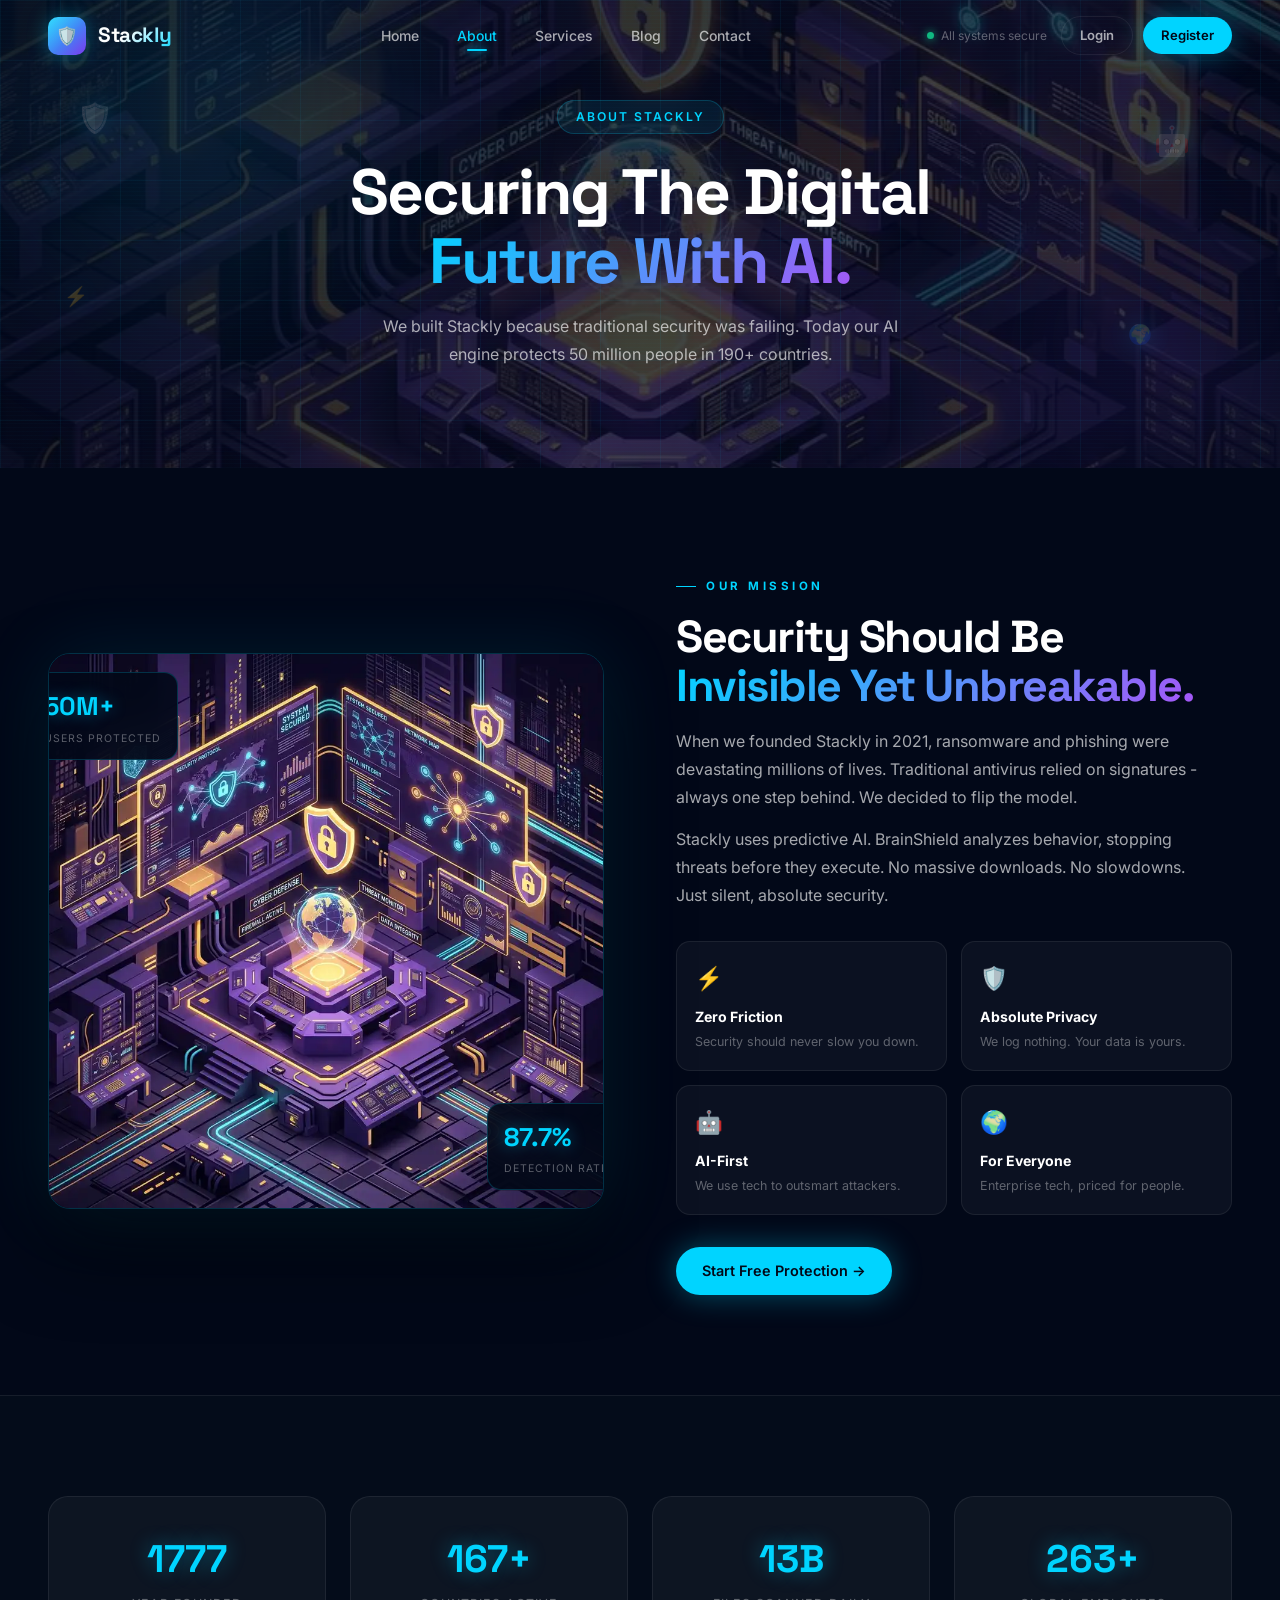
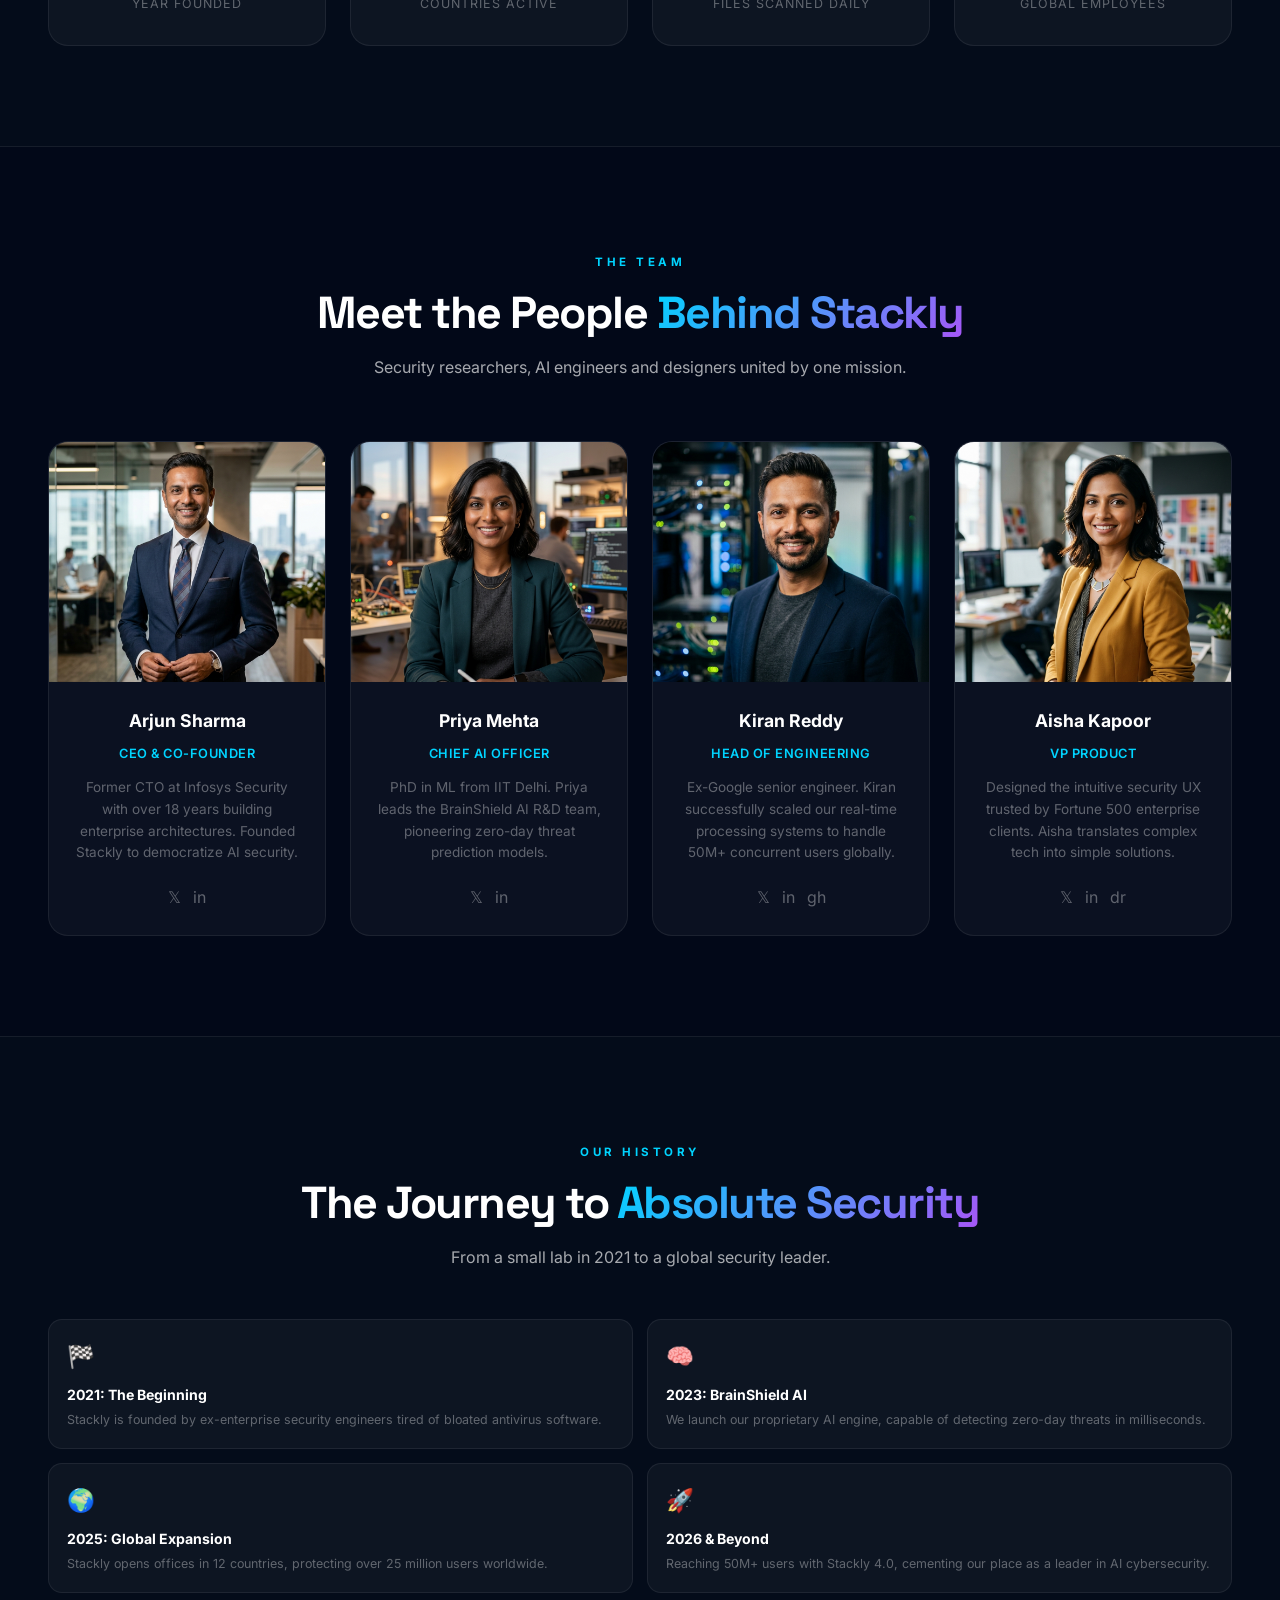
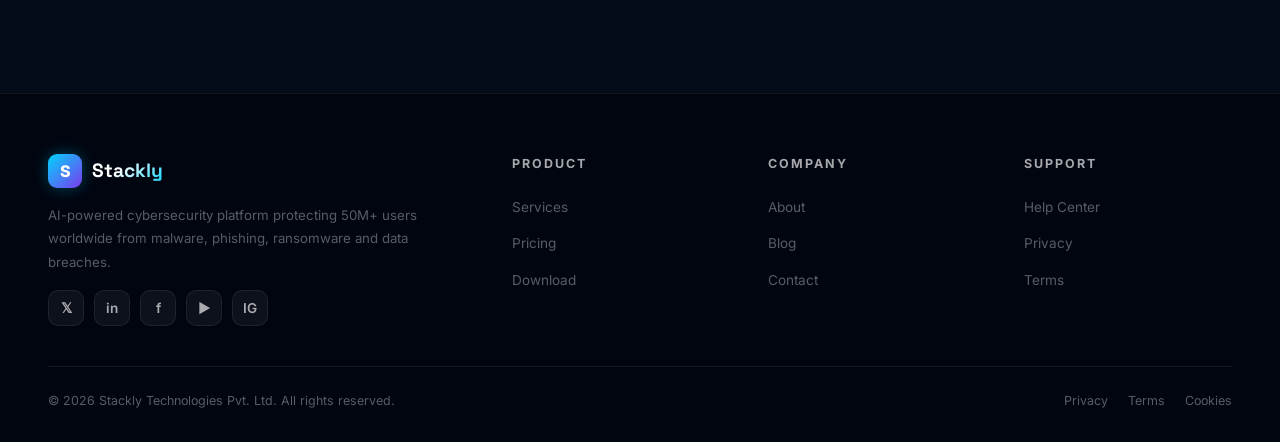
==== commit 1c21672f: "fix: remove gh icon from footer across all pages" ====
--- a/about.html
+++ b/about.html
@@ -261,7 +261,6 @@
       <a href="index.html" class="footer-logo"><div class="footer-logo-ico">S</div><span class="footer-logo-name">Stackly</span></a>
       <p class="footer-desc">AI-powered cybersecurity platform protecting 50M+ users worldwide from malware, phishing, ransomware and data breaches.</p>
       <div class="social-row">
-        <a href="https://github.com/lingalamanasa" class="social-btn" title="GitHub" target="_blank">gh</a>
         <a href="#" class="social-btn" title="X / Twitter">&#x1D54F;</a>
         <a href="#" class="social-btn" title="LinkedIn">in</a>
         <a href="#" class="social-btn" title="Facebook">f</a>
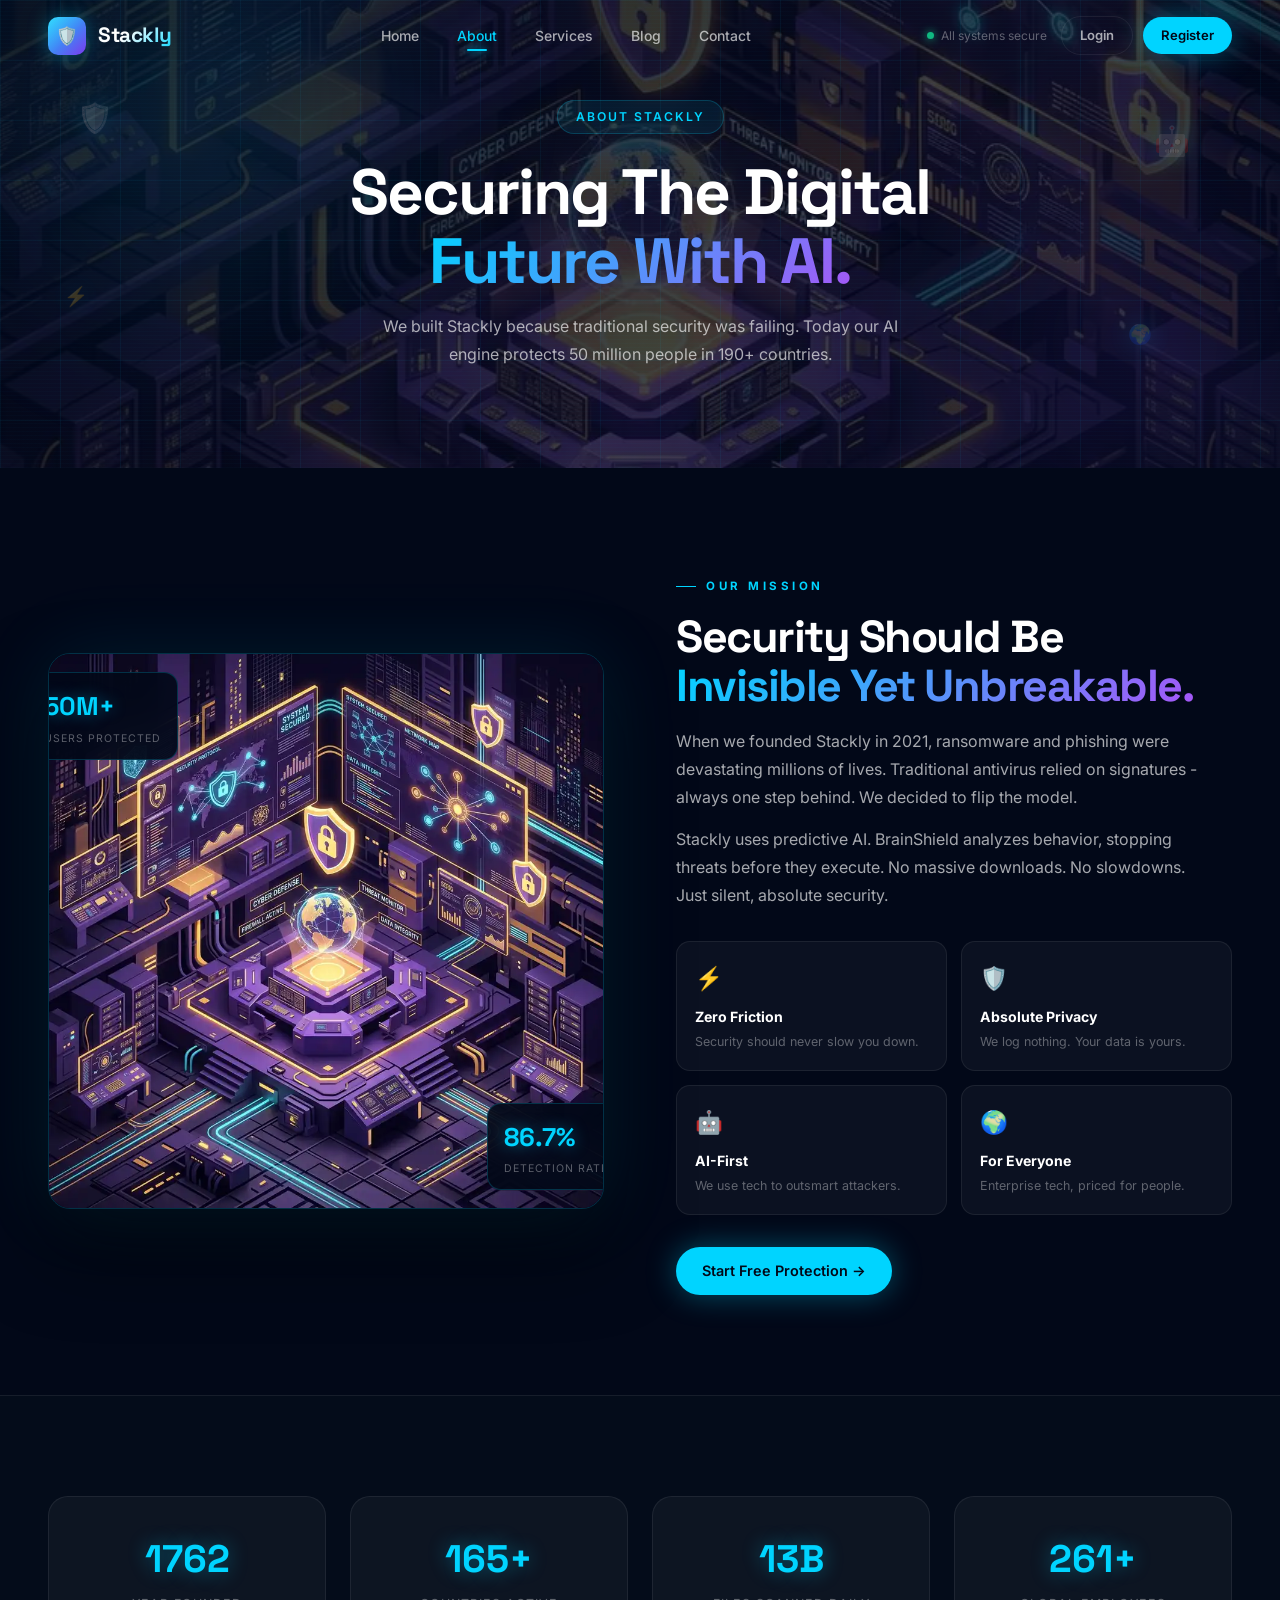
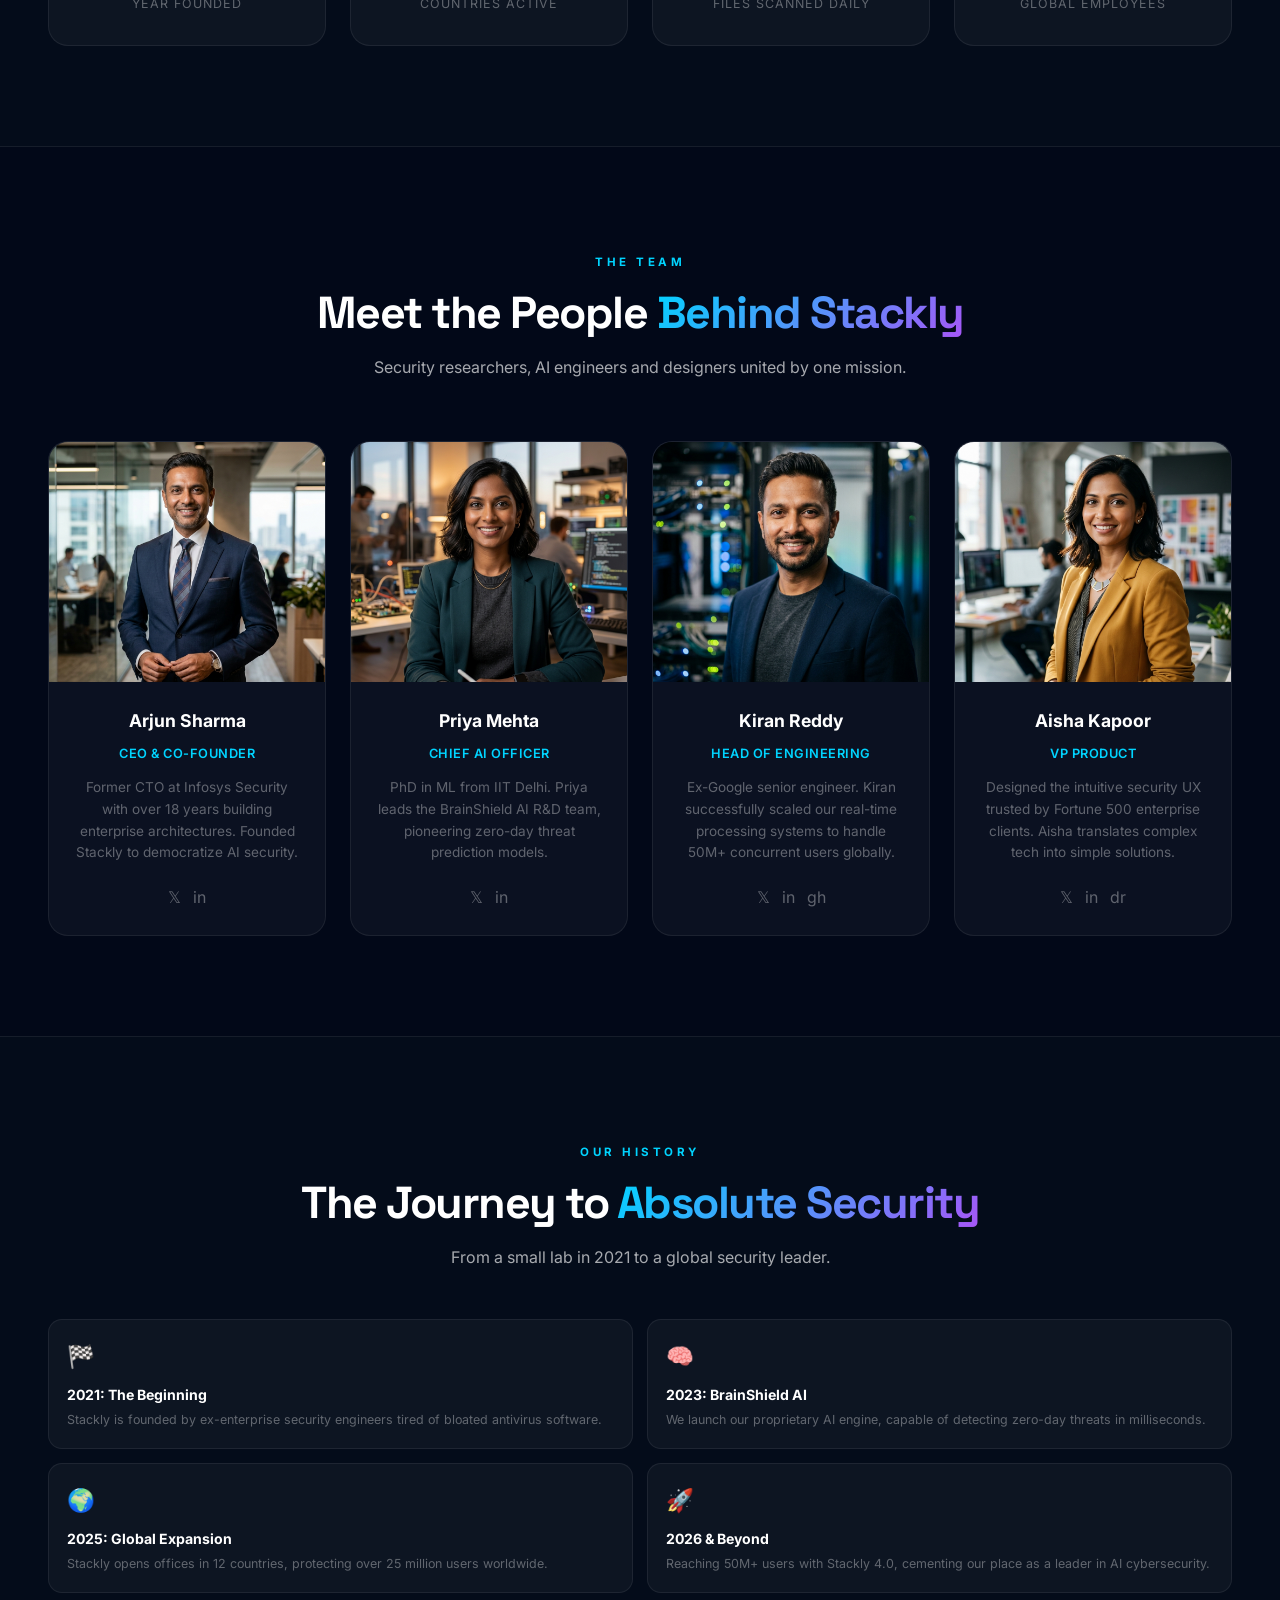
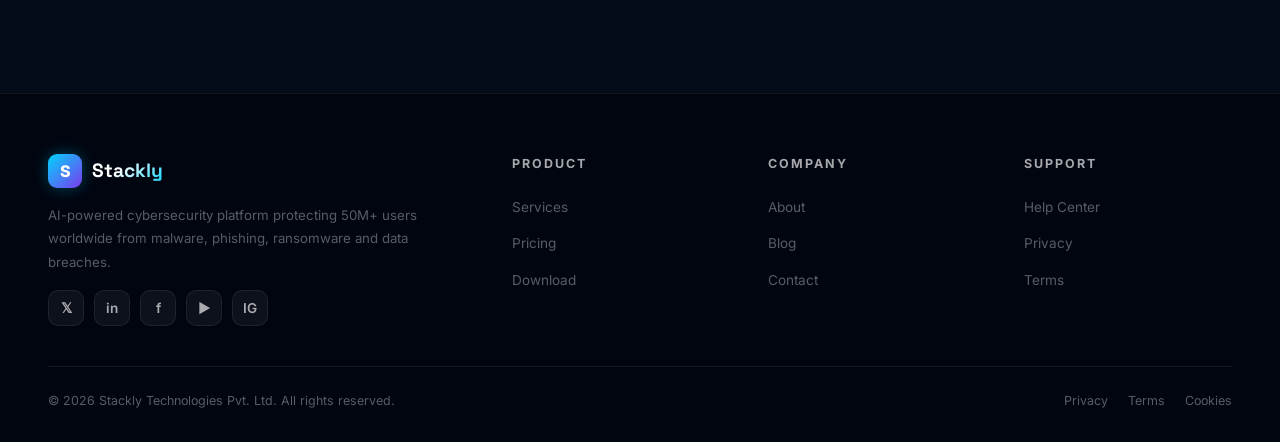
==== commit e8a61d6b: "feat: restore 404 error page links for social icons as requested" ====
--- a/about.html
+++ b/about.html
@@ -261,11 +261,11 @@
       <a href="index.html" class="footer-logo"><div class="footer-logo-ico">S</div><span class="footer-logo-name">Stackly</span></a>
       <p class="footer-desc">AI-powered cybersecurity platform protecting 50M+ users worldwide from malware, phishing, ransomware and data breaches.</p>
       <div class="social-row">
-        <a href="#" class="social-btn" title="X / Twitter">&#x1D54F;</a>
-        <a href="#" class="social-btn" title="LinkedIn">in</a>
-        <a href="#" class="social-btn" title="Facebook">f</a>
-        <a href="#" class="social-btn" title="YouTube">&#x25B6;</a>
-        <a href="#" class="social-btn" title="Instagram">IG</a>
+        <a href="404.html" class="social-btn" title="X / Twitter">&#x1D54F;</a>
+        <a href="404.html" class="social-btn" title="LinkedIn">in</a>
+        <a href="404.html" class="social-btn" title="Facebook">f</a>
+        <a href="404.html" class="social-btn" title="YouTube">&#x25B6;</a>
+        <a href="404.html" class="social-btn" title="Instagram">IG</a>
       </div>
     </div>
     <div class="footer-col"><h4>Product</h4><ul class="footer-nav"><li><a href="services.html">Services</a></li><li><a href="index.html#pricing">Pricing</a></li><li><a href="index.html#download">Download</a></li></ul></div>
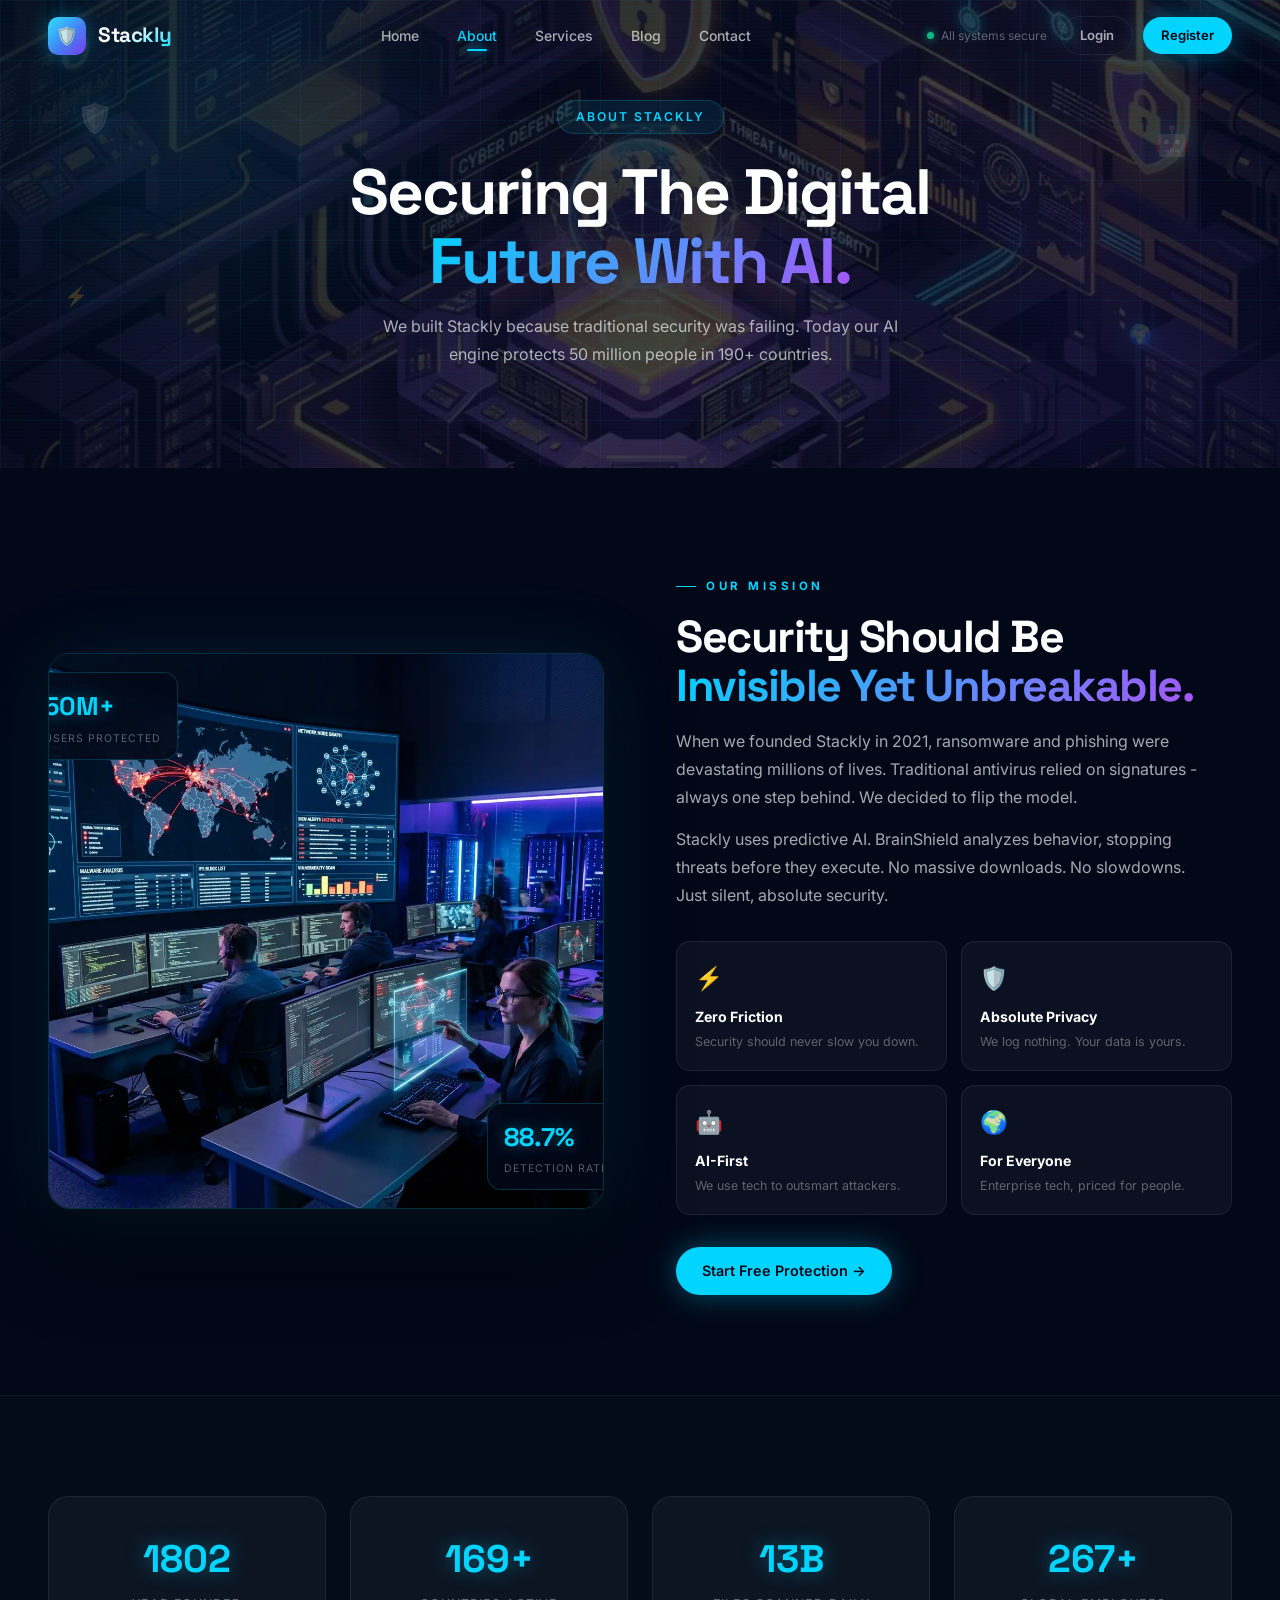
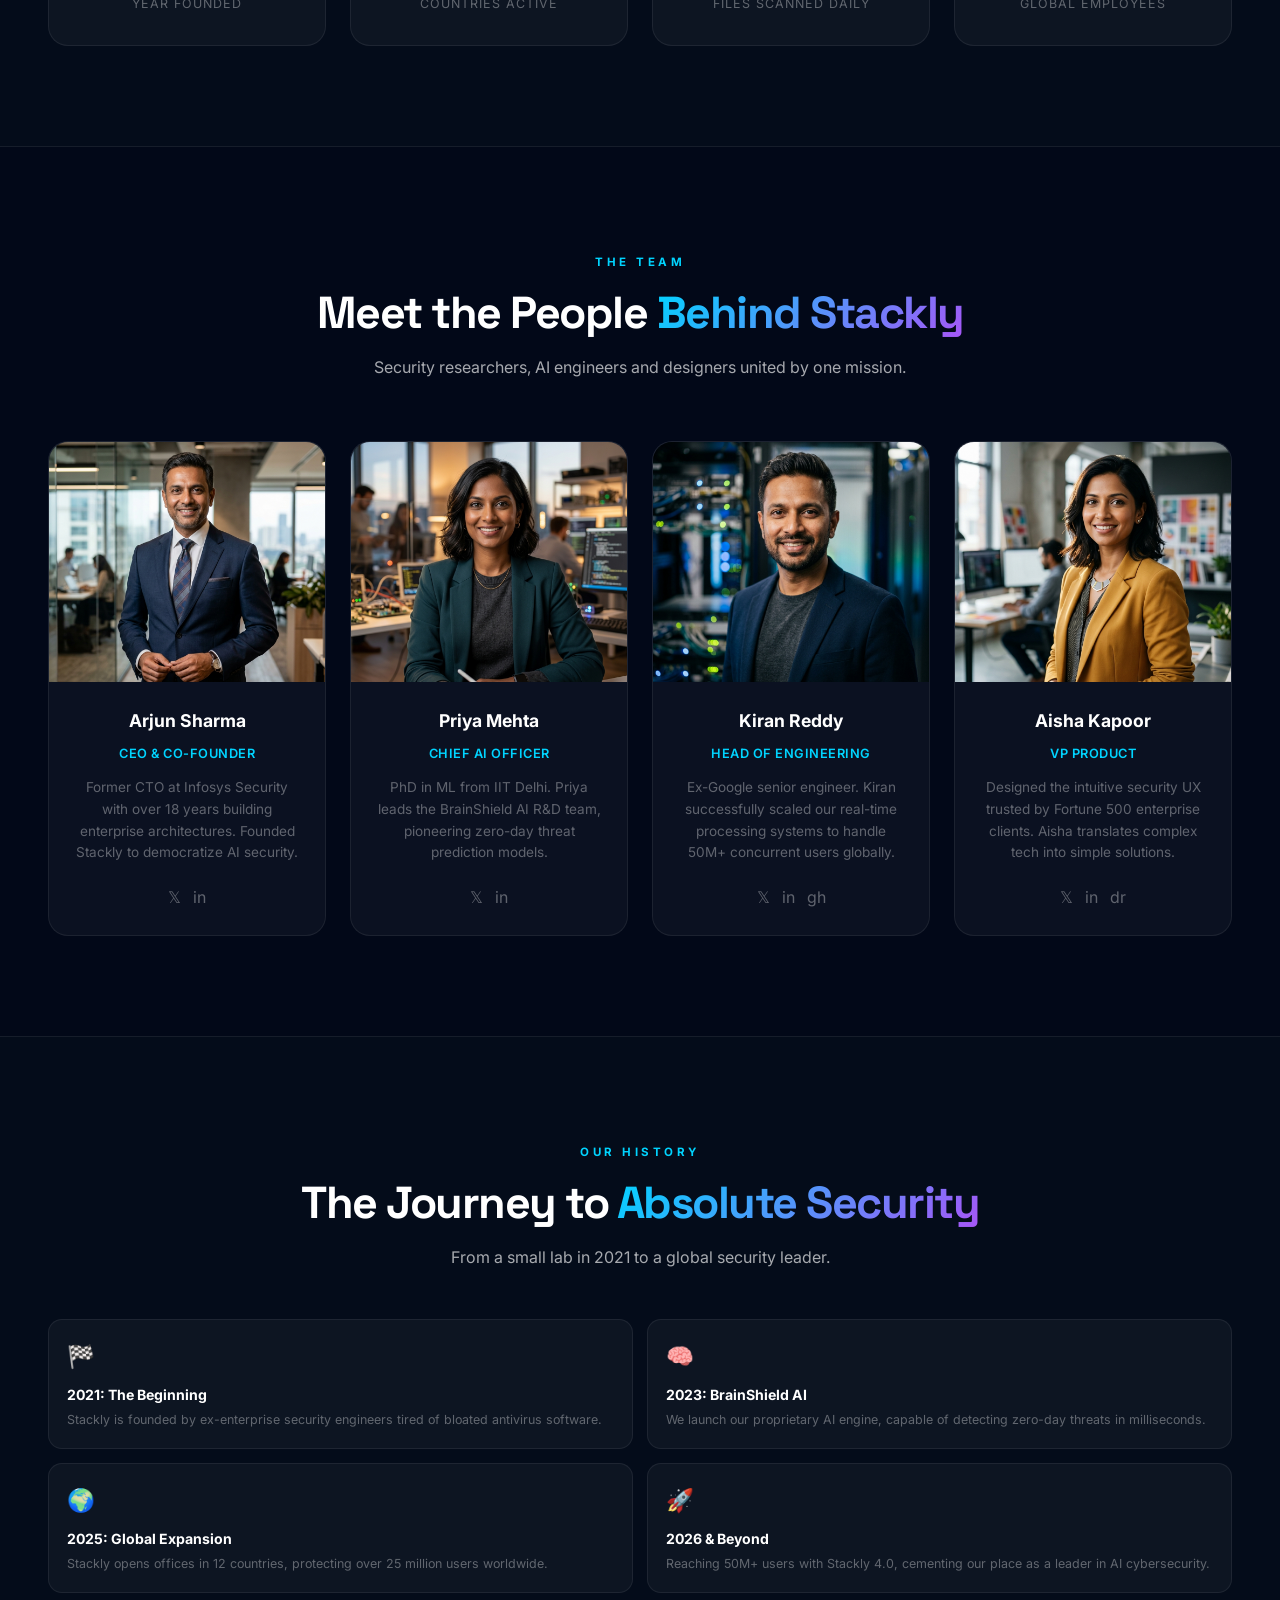
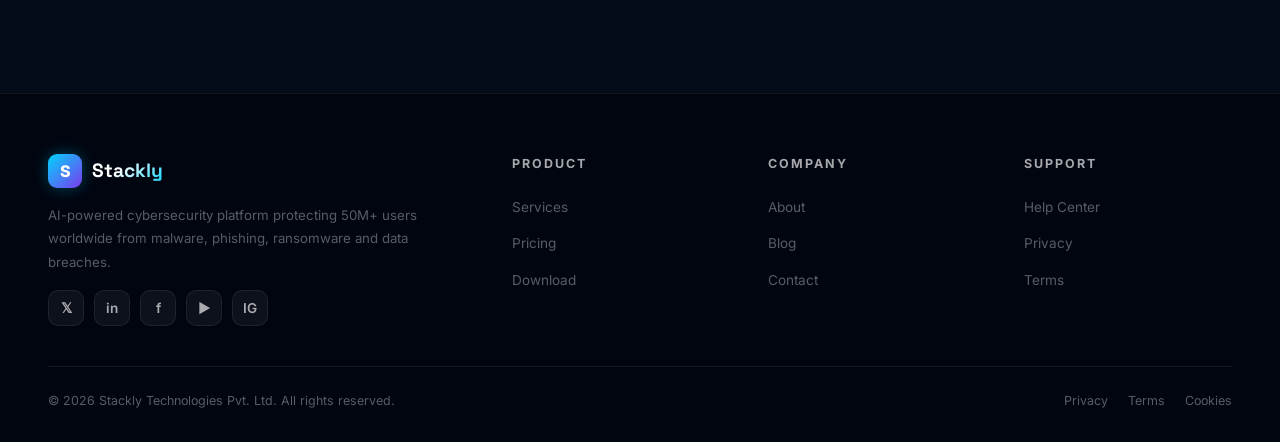
==== commit fe020630: "fix: use unique images across homepage and about page to prevent duplicates" ====
--- a/about.html
+++ b/about.html
@@ -136,7 +136,7 @@
   <div class="section-inner">
     <div class="about-split">
       <div class="about-img-wrap reveal">
-        <img src="images/about_new.webp" alt="Stackly AI Workspace">
+        <img src="images/about_team.webp" alt="Stackly AI Workspace">
         <div class="about-chip ac1"><div class="ac-num" data-count="50" data-suffix="M+">0</div><div class="ac-lbl">Users Protected</div></div>
         <div class="about-chip ac2"><div class="ac-num" data-count="99" data-suffix=".7%">0</div><div class="ac-lbl">Detection Rate</div></div>
       </div>
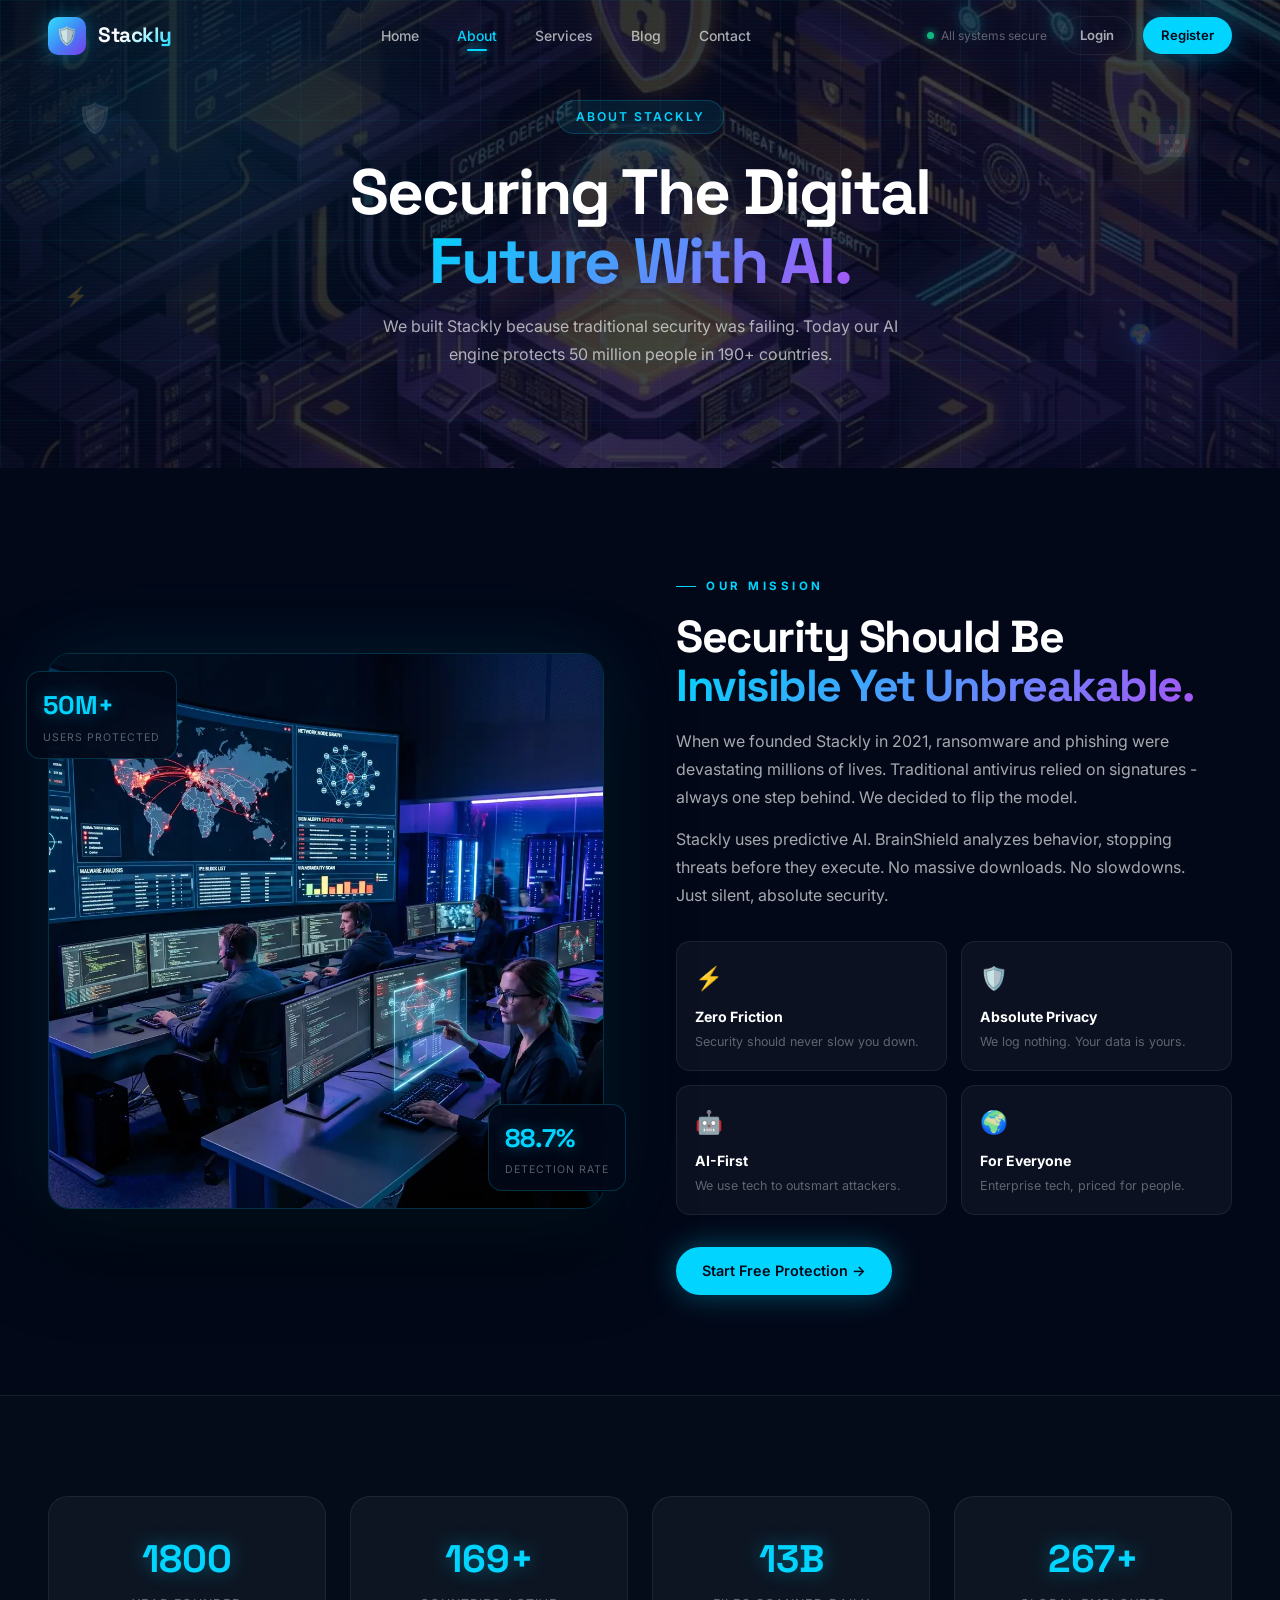
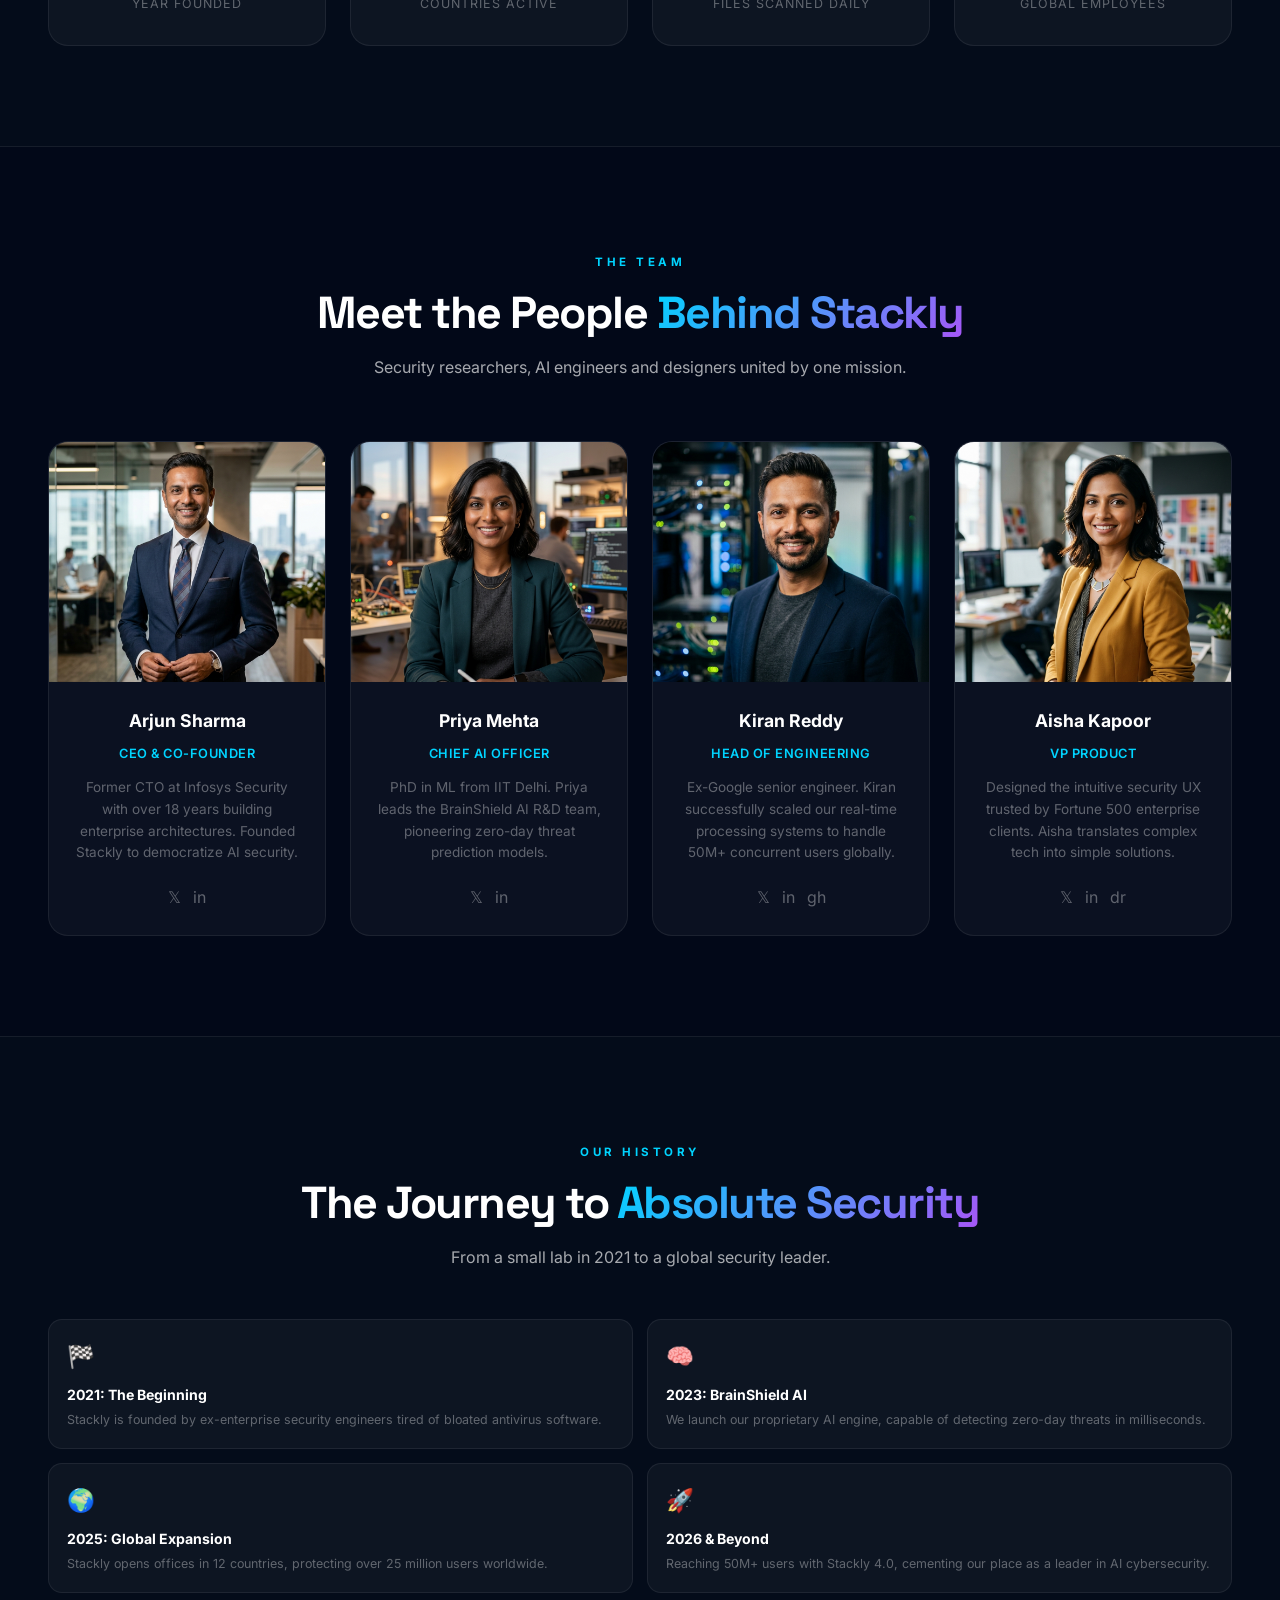
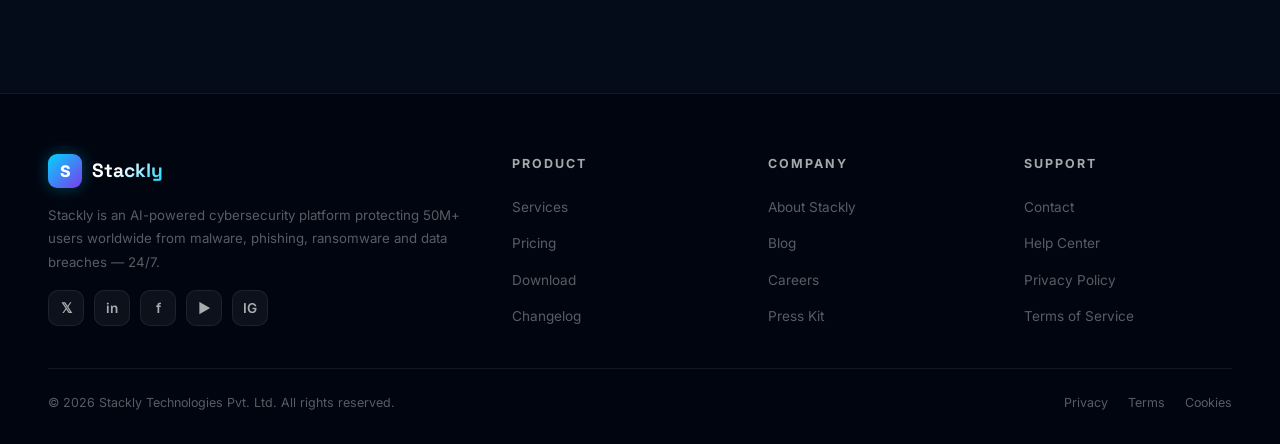
==== commit a3792e8e: "fix: resolve section alignments, navbar transparent scroll bug, badge clipping on about, and standar" ====
--- a/about.html
+++ b/about.html
@@ -65,9 +65,10 @@
 .nl-strip-input{flex:1;background:transparent;border:none;outline:none;color:#fff;font-size:0.88rem;}
 .nl-strip-input::placeholder{color:var(--dim);}
 .about-split{display:grid;grid-template-columns:1fr 1fr;gap:72px;align-items:center;}
-.about-img-wrap{position:relative;border-radius:22px;overflow:hidden;border:1px solid var(--border-glow);box-shadow:0 0 80px rgba(0,212,255,0.1),0 40px 80px rgba(0,0,0,0.5);}
-.about-img-wrap img{width:100%;display:block;transition:transform 0.7s ease;}
-.about-img-wrap:hover img{transform:scale(1.04);}
+.about-img-wrap{position:relative;}
+.about-img-inner{border-radius:22px;overflow:hidden;border:1px solid var(--border-glow);box-shadow:0 0 80px rgba(0,212,255,0.1),0 40px 80px rgba(0,0,0,0.5);}
+.about-img-inner img{width:100%;display:block;transition:transform 0.7s ease;}
+.about-img-wrap:hover .about-img-inner img{transform:scale(1.04);}
 .about-chip{position:absolute;background:rgba(2,8,24,0.9);backdrop-filter:blur(16px);border:1px solid var(--border-glow);border-radius:14px;padding:12px 16px;z-index:2;}
 .about-chip.ac1{top:18px;left:-22px;}.about-chip.ac2{bottom:18px;right:-22px;}
 .ac-num{font-family:var(--font-display);font-size:1.6rem;font-weight:700;color:var(--cyan);text-shadow:0 0 16px rgba(0,212,255,0.4);}
@@ -136,7 +137,9 @@
   <div class="section-inner">
     <div class="about-split">
       <div class="about-img-wrap reveal">
-        <img src="images/about_team.webp" alt="Stackly AI Workspace">
+        <div class="about-img-inner">
+          <img src="images/about_team.webp" alt="Stackly AI Workspace">
+        </div>
         <div class="about-chip ac1"><div class="ac-num" data-count="50" data-suffix="M+">0</div><div class="ac-lbl">Users Protected</div></div>
         <div class="about-chip ac2"><div class="ac-num" data-count="99" data-suffix=".7%">0</div><div class="ac-lbl">Detection Rate</div></div>
       </div>
@@ -258,8 +261,11 @@
 <footer>
   <div class="footer-g">
     <div class="footer-brand">
-      <a href="index.html" class="footer-logo"><div class="footer-logo-ico">S</div><span class="footer-logo-name">Stackly</span></a>
-      <p class="footer-desc">AI-powered cybersecurity platform protecting 50M+ users worldwide from malware, phishing, ransomware and data breaches.</p>
+      <a href="index.html" class="footer-logo">
+        <div class="footer-logo-ico">S</div>
+        <span class="footer-logo-name">Stackly</span>
+      </a>
+      <p class="footer-desc">Stackly is an AI-powered cybersecurity platform protecting 50M+ users worldwide from malware, phishing, ransomware and data breaches &mdash; 24/7.</p>
       <div class="social-row">
         <a href="404.html" class="social-btn" title="X / Twitter">&#x1D54F;</a>
         <a href="404.html" class="social-btn" title="LinkedIn">in</a>
@@ -268,13 +274,41 @@
         <a href="404.html" class="social-btn" title="Instagram">IG</a>
       </div>
     </div>
-    <div class="footer-col"><h4>Product</h4><ul class="footer-nav"><li><a href="services.html">Services</a></li><li><a href="index.html#pricing">Pricing</a></li><li><a href="index.html#download">Download</a></li></ul></div>
-    <div class="footer-col"><h4>Company</h4><ul class="footer-nav"><li><a href="about.html">About</a></li><li><a href="blog.html">Blog</a></li><li><a href="contact.html">Contact</a></li></ul></div>
-    <div class="footer-col"><h4>Support</h4><ul class="footer-nav"><li><a href="contact.html">Help Center</a></li><li><a href="contact.html">Privacy</a></li><li><a href="contact.html">Terms</a></li></ul></div>
+    <div class="footer-col">
+      <h4>Product</h4>
+      <ul class="footer-nav">
+        <li><a href="services.html">Services</a></li>
+        <li><a href="index.html#pricing">Pricing</a></li>
+        <li><a href="index.html#download">Download</a></li>
+        <li><a href="#">Changelog</a></li>
+      </ul>
+    </div>
+    <div class="footer-col">
+      <h4>Company</h4>
+      <ul class="footer-nav">
+        <li><a href="about.html">About Stackly</a></li>
+        <li><a href="blog.html">Blog</a></li>
+        <li><a href="#">Careers</a></li>
+        <li><a href="#">Press Kit</a></li>
+      </ul>
+    </div>
+    <div class="footer-col">
+      <h4>Support</h4>
+      <ul class="footer-nav">
+        <li><a href="contact.html">Contact</a></li>
+        <li><a href="#">Help Center</a></li>
+        <li><a href="#">Privacy Policy</a></li>
+        <li><a href="#">Terms of Service</a></li>
+      </ul>
+    </div>
   </div>
   <div class="footer-bottom">
-    <p>&#169; 2026 Stackly Technologies Pvt. Ltd. All rights reserved.</p>
-    <div class="footer-links"><a href="contact.html">Privacy</a><a href="contact.html">Terms</a><a href="contact.html">Cookies</a></div>
+    <p>&copy; 2026 Stackly Technologies Pvt. Ltd. All rights reserved.</p>
+    <div class="footer-links">
+      <a href="#">Privacy</a>
+      <a href="#">Terms</a>
+      <a href="#">Cookies</a>
+    </div>
   </div>
 </footer>
 <div class="toast-wrap" id="toast-wrap"></div>
--- a/home.css
+++ b/home.css
@@ -111,7 +111,7 @@
   border-bottom: 1px solid transparent;
   transition: background 0.5s ease, border-color 0.5s ease, box-shadow 0.5s ease, padding 0.4s ease;
 }
-.navbar.scrolled {
+.navbar.scrolled, .navbar.frosted {
   background: rgba(2,8,24,0.88);
   backdrop-filter: blur(28px) saturate(160%);
   border-bottom-color: rgba(0,212,255,0.12);
@@ -564,6 +564,7 @@
 .pricing-g { display: grid; grid-template-columns: repeat(3,1fr); gap: 24px; margin-top: 60px; }
 .pc { background: var(--card-bg); border: 1px solid var(--border); border-radius: 24px; padding: 36px; display: flex; flex-direction: column; gap: 24px; transition: var(--ease); position: relative; overflow: hidden; }
 .pc:hover { border-color: rgba(0,212,255,0.2); transform: translateY(-6px); box-shadow: 0 30px 80px rgba(0,0,0,0.4); }
+.pc .btn { margin-top: auto; }
 .pc.featured { background: rgba(0,212,255,0.05); border-color: rgba(0,212,255,0.3); box-shadow: 0 0 60px rgba(0,212,255,0.08); }
 .pc.featured::before { content: ''; position: absolute; top: 0; left: 0; right: 0; height: 2px; background: linear-gradient(90deg,transparent,var(--cyan),transparent); }
 .pc-badge { position: absolute; top: 20px; right: 20px; background: linear-gradient(135deg,var(--cyan),var(--violet-bright)); color: #020818; font-size: 0.65rem; font-weight: 700; padding: 4px 12px; border-radius: 100px; letter-spacing: 1px; }
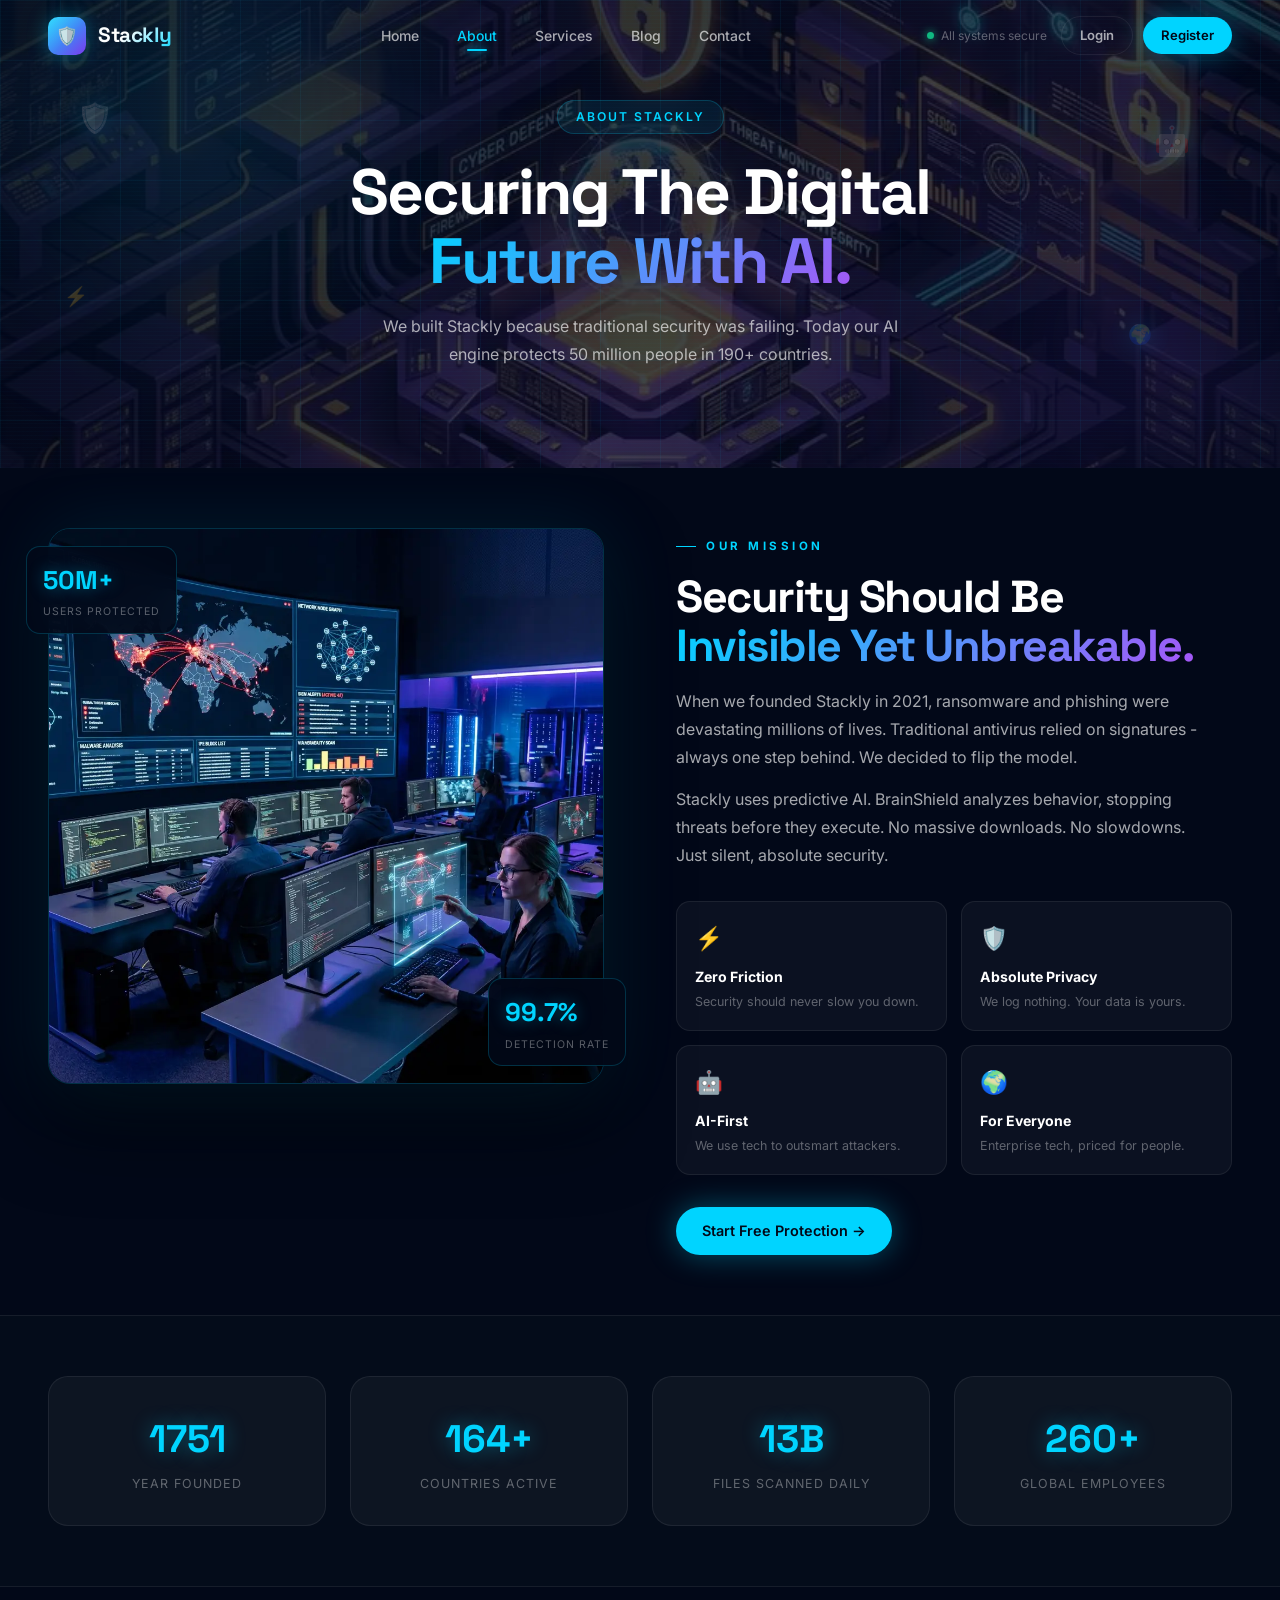
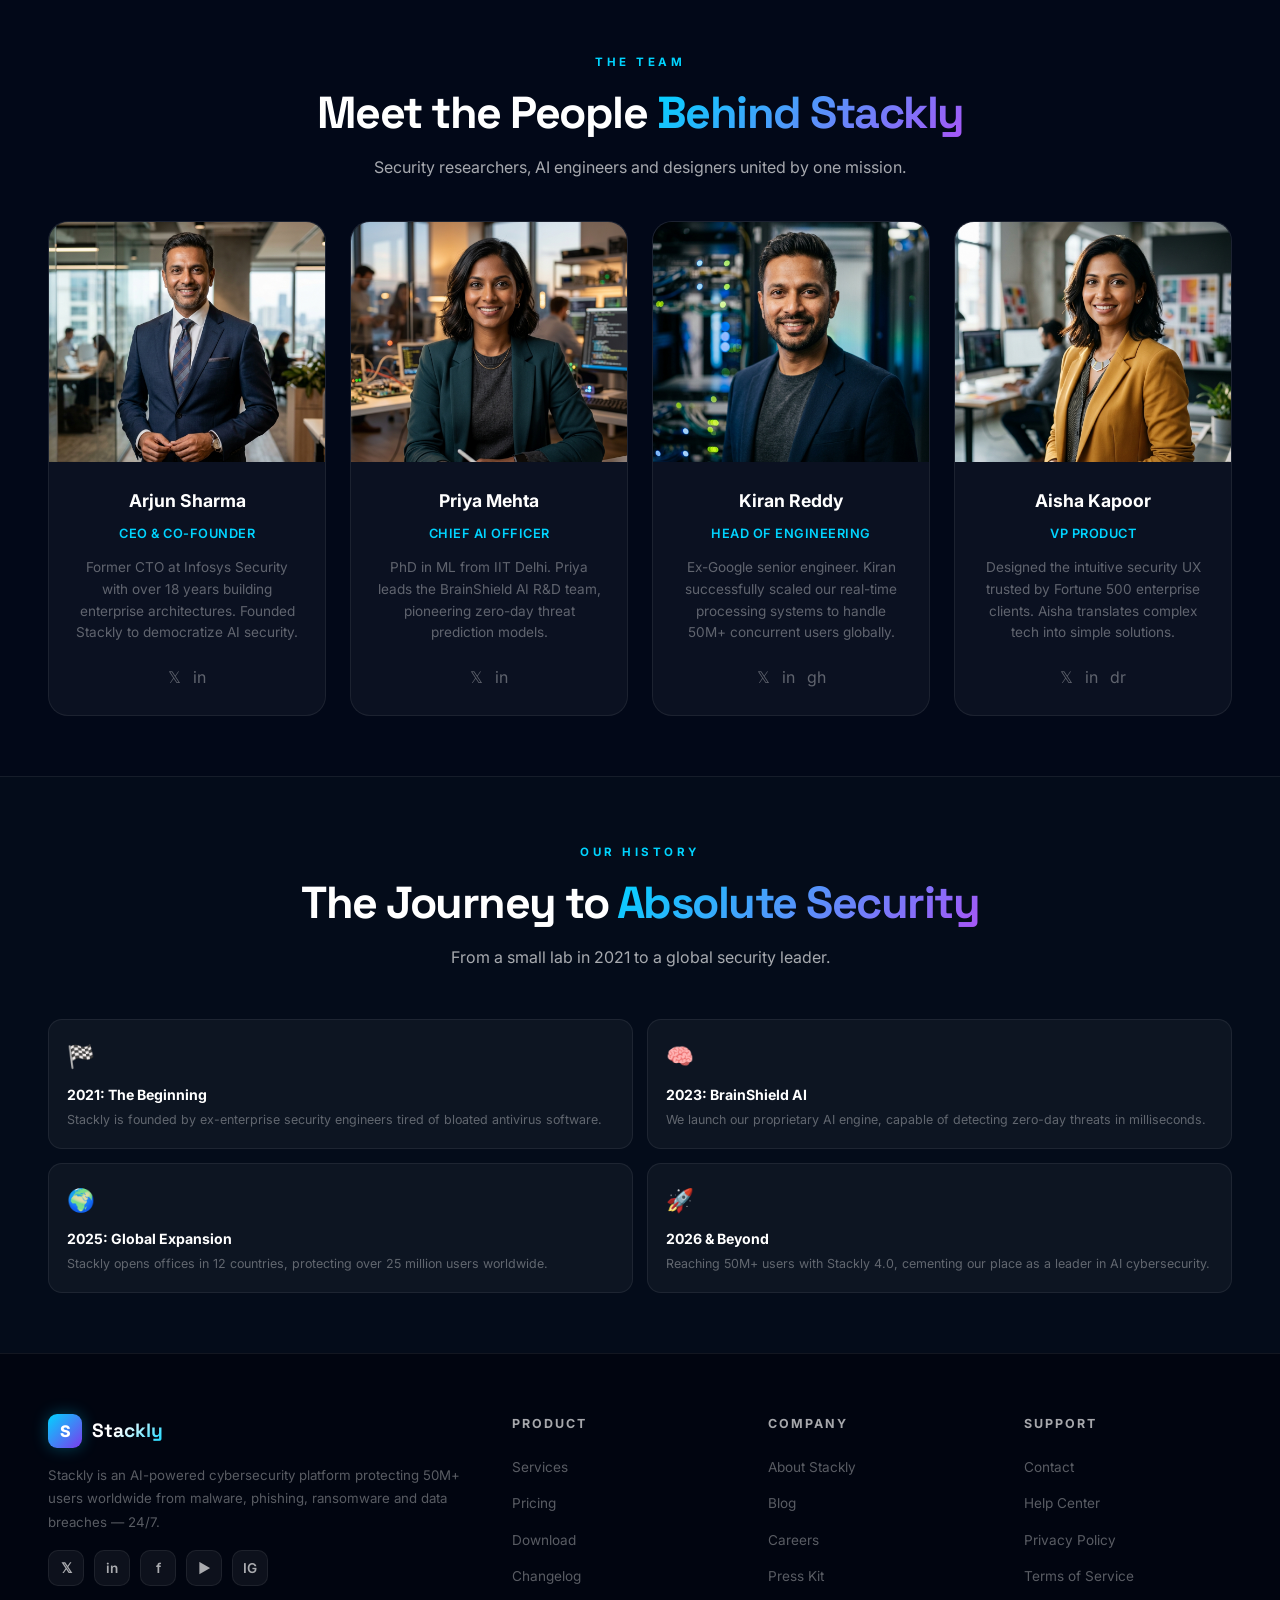
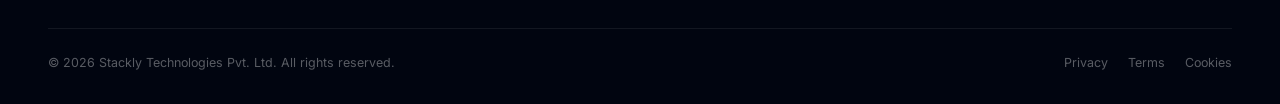
==== commit b745c50a: "fix: remove vertical gaps by reducing section paddings, grid margins, and using start alignment for " ====
--- a/about.html
+++ b/about.html
@@ -42,7 +42,7 @@
 .form-ctrl:focus{border-color:rgba(0,212,255,0.4);background:rgba(0,212,255,0.04);box-shadow:0 0 0 3px rgba(0,212,255,0.08);}
 .form-ctrl::placeholder{color:var(--dim);}textarea.form-ctrl{resize:vertical;min-height:120px;}
 select.form-ctrl{-webkit-appearance:none;appearance:none;cursor:pointer;}
-.map-wrap{margin-top:56px;border-radius:20px;overflow:hidden;border:1px solid var(--border-glow);box-shadow:0 0 60px rgba(0,212,255,0.08);}
+.map-wrap{margin-top:36px;border-radius:20px;overflow:hidden;border:1px solid var(--border-glow);box-shadow:0 0 60px rgba(0,212,255,0.08);}
 .map-wrap iframe{display:block;width:100%;height:380px;border:none;filter:invert(90%) hue-rotate(180deg) saturate(0.8);}
 .map-caption{background:var(--card-bg);border-top:1px solid var(--border);padding:16px 24px;display:flex;align-items:center;gap:12px;font-size:0.82rem;color:var(--mid);}
 .map-caption strong{color:#fff;}
@@ -60,11 +60,11 @@
 .blog-meta2{display:flex;gap:14px;font-size:0.72rem;color:var(--dim);}
 .blog-body2 h3{font-size:1rem;font-weight:700;line-height:1.4;}
 .blog-body2 p{font-size:0.81rem;color:var(--dim);line-height:1.7;}
-.newsletter-strip{background:linear-gradient(135deg,rgba(0,212,255,0.06),rgba(124,58,237,0.08));border:1px solid var(--border);border-radius:22px;padding:40px 36px;display:flex;align-items:center;justify-content:space-between;gap:24px;flex-wrap:wrap;margin-top:60px;}
+.newsletter-strip{background:linear-gradient(135deg,rgba(0,212,255,0.06),rgba(124,58,237,0.08));border:1px solid var(--border);border-radius:22px;padding:40px 36px;display:flex;align-items:center;justify-content:space-between;gap:24px;flex-wrap:wrap;margin-top:40px;}
 .nl-strip-form{display:flex;gap:10px;background:rgba(255,255,255,0.04);border:1px solid var(--border-glow);border-radius:100px;padding:6px 6px 6px 20px;min-width:340px;}
 .nl-strip-input{flex:1;background:transparent;border:none;outline:none;color:#fff;font-size:0.88rem;}
 .nl-strip-input::placeholder{color:var(--dim);}
-.about-split{display:grid;grid-template-columns:1fr 1fr;gap:72px;align-items:center;}
+.about-split{display:grid;grid-template-columns:1fr 1fr;gap:72px;align-items:start;}
 .about-img-wrap{position:relative;}
 .about-img-inner{border-radius:22px;overflow:hidden;border:1px solid var(--border-glow);box-shadow:0 0 80px rgba(0,212,255,0.1),0 40px 80px rgba(0,0,0,0.5);}
 .about-img-inner img{width:100%;display:block;transition:transform 0.7s ease;}
@@ -77,7 +77,7 @@
 .val-box{background:var(--card-bg);border:1px solid var(--border);border-radius:14px;padding:18px;transition:var(--ease);}
 .val-box:hover{border-color:rgba(0,212,255,0.22);background:var(--card-hover);}
 .val-box .vi{font-size:1.4rem;margin-bottom:8px;}.val-box h4{font-size:0.88rem;font-weight:700;margin-bottom:4px;}.val-box p{font-size:0.78rem;color:var(--dim);line-height:1.6;}
-.team-grid{display:grid;grid-template-columns:repeat(4,1fr);gap:24px;margin-top:60px;}
+.team-grid{display:grid;grid-template-columns:repeat(4,1fr);gap:24px;margin-top:40px;}
 .team-c{background:var(--card-bg);border:1px solid var(--border);border-radius:20px;overflow:hidden;transition:var(--ease);text-align:center;}
 .team-c:hover{border-color:rgba(0,212,255,0.22);transform:translateY(-6px);}
 .team-av{height:160px;display:flex;align-items:center;justify-content:center;font-size:4rem;}
--- a/home.css
+++ b/home.css
@@ -374,7 +374,7 @@
 /* ════════════════════════════════
    COMMON SECTION STYLES
    ════════════════════════════════ */
-section { padding: 100px 48px; position: relative; }
+section { padding: 60px 48px; position: relative; }
 .section-inner { max-width: 1200px; margin: 0 auto; }
 .section-tag {
   display: inline-flex; align-items: center; gap: 10px;
@@ -399,7 +399,7 @@
    FEATURES — 2-col image+list
    ════════════════════════════════ */
 #features { background: var(--bg-0); }
-.feat-grid { display: grid; grid-template-columns: 1fr 1fr; gap: 80px; align-items: center; }
+.feat-grid { display: grid; grid-template-columns: 1fr 1fr; gap: 80px; align-items: start; }
 .feat-visual { position: relative; }
 .feat-img-wrap { border-radius: 22px; overflow: hidden; border: 1px solid var(--border-glow); box-shadow: 0 0 60px rgba(0,212,255,0.1), 0 40px 80px rgba(0,0,0,0.5); position: relative; }
 .feat-img-wrap img { width: 100%; display: block; transition: transform 0.8s ease; }
@@ -538,7 +538,7 @@
    FEATURE CARDS GRID
    ════════════════════════════════ */
 #fcard-grid { background: var(--bg-0); border-top: 1px solid var(--border); }
-.fcard-g { display: grid; grid-template-columns: repeat(4,1fr); gap: 20px; margin-top: 60px; }
+.fcard-g { display: grid; grid-template-columns: repeat(4,1fr); gap: 20px; margin-top: 40px; }
 .fcard { background: var(--card-bg); border: 1px solid var(--border); border-radius: 18px; padding: 28px 24px; display: flex; flex-direction: column; gap: 12px; transition: var(--ease); cursor: default; }
 .fcard:hover { border-color: rgba(0,212,255,0.25); background: var(--card-hover); transform: translateY(-5px); box-shadow: 0 24px 60px rgba(0,0,0,0.3), 0 0 30px rgba(0,212,255,0.08); }
 .fcard-ico { width: 52px; height: 52px; border-radius: 14px; display: flex; align-items: center; justify-content: center; font-size: 1.4rem; }
@@ -549,7 +549,7 @@
    HOW IT WORKS
    ════════════════════════════════ */
 #hiw { background: var(--bg-1); border-top: 1px solid var(--border); }
-.hiw-g { display: grid; grid-template-columns: repeat(3,1fr); gap: 32px; margin-top: 60px; position: relative; }
+.hiw-g { display: grid; grid-template-columns: repeat(3,1fr); gap: 32px; margin-top: 40px; position: relative; }
 .hiw-g::before { content: ''; position: absolute; top: 42px; left: calc(33.3% + 16px); right: calc(33.3% + 16px); height: 1px; background: linear-gradient(90deg,var(--cyan),var(--violet-bright)); }
 .hiw-c { display: flex; flex-direction: column; gap: 16px; padding: 36px 28px; background: var(--card-bg); border: 1px solid var(--border); border-radius: 20px; transition: var(--ease); }
 .hiw-c:hover { border-color: rgba(0,212,255,0.22); transform: translateY(-5px); }
@@ -561,7 +561,7 @@
    PRICING
    ════════════════════════════════ */
 #pricing { background: var(--bg-0); border-top: 1px solid var(--border); }
-.pricing-g { display: grid; grid-template-columns: repeat(3,1fr); gap: 24px; margin-top: 60px; }
+.pricing-g { display: grid; grid-template-columns: repeat(3,1fr); gap: 24px; margin-top: 40px; }
 .pc { background: var(--card-bg); border: 1px solid var(--border); border-radius: 24px; padding: 36px; display: flex; flex-direction: column; gap: 24px; transition: var(--ease); position: relative; overflow: hidden; }
 .pc:hover { border-color: rgba(0,212,255,0.2); transform: translateY(-6px); box-shadow: 0 30px 80px rgba(0,0,0,0.4); }
 .pc .btn { margin-top: auto; }
@@ -586,7 +586,7 @@
    TESTIMONIALS
    ════════════════════════════════ */
 #testi { background: var(--bg-2); border-top: 1px solid var(--border); overflow: hidden; }
-.testi-scroll { overflow: hidden; margin-top: 60px; }
+.testi-scroll { overflow: hidden; margin-top: 40px; }
 .testi-track { display: flex; gap: 24px; width: max-content; animation: testi-scroll 50s linear infinite; }
 .testi-track:hover { animation-play-state: paused; }
 @keyframes testi-scroll { 0%{transform:translateX(0)} 100%{transform:translateX(-50%)} }
@@ -603,7 +603,7 @@
    BLOG
    ════════════════════════════════ */
 #blog { background: var(--bg-0); border-top: 1px solid var(--border); }
-.blog-g { display: grid; grid-template-columns: repeat(3,1fr); gap: 24px; margin-top: 60px; }
+.blog-g { display: grid; grid-template-columns: repeat(3,1fr); gap: 24px; margin-top: 40px; }
 .blog-c { background: var(--card-bg); border: 1px solid var(--border); border-radius: 22px; overflow: hidden; transition: var(--ease); }
 .blog-c:hover { border-color: rgba(0,212,255,0.22); transform: translateY(-6px); box-shadow: 0 30px 80px rgba(0,0,0,0.4); }
 .blog-img { position: relative; overflow: hidden; aspect-ratio: 16/9; }
@@ -729,7 +729,7 @@
   .mock-chart,.mock-threats { grid-column:auto; }
 }
 @media (max-width:768px) {
-  section { padding:70px 24px; }
+  section { padding:50px 24px; }
   .navbar { padding:0 24px; }
   .nav-links, .nav-status, .nav-right { display:none; }
   .hamburger { display:flex; }
@@ -784,7 +784,7 @@
 
   /* Section headings */
   .section-h2 { font-size: clamp(1.6rem, 6vw, 2.2rem); }
-  section { padding: 60px 16px; }
+  section { padding: 40px 16px; }
 
   /* Cards */
   .feat-grid { grid-template-columns: 1fr !important; gap: 40px; }
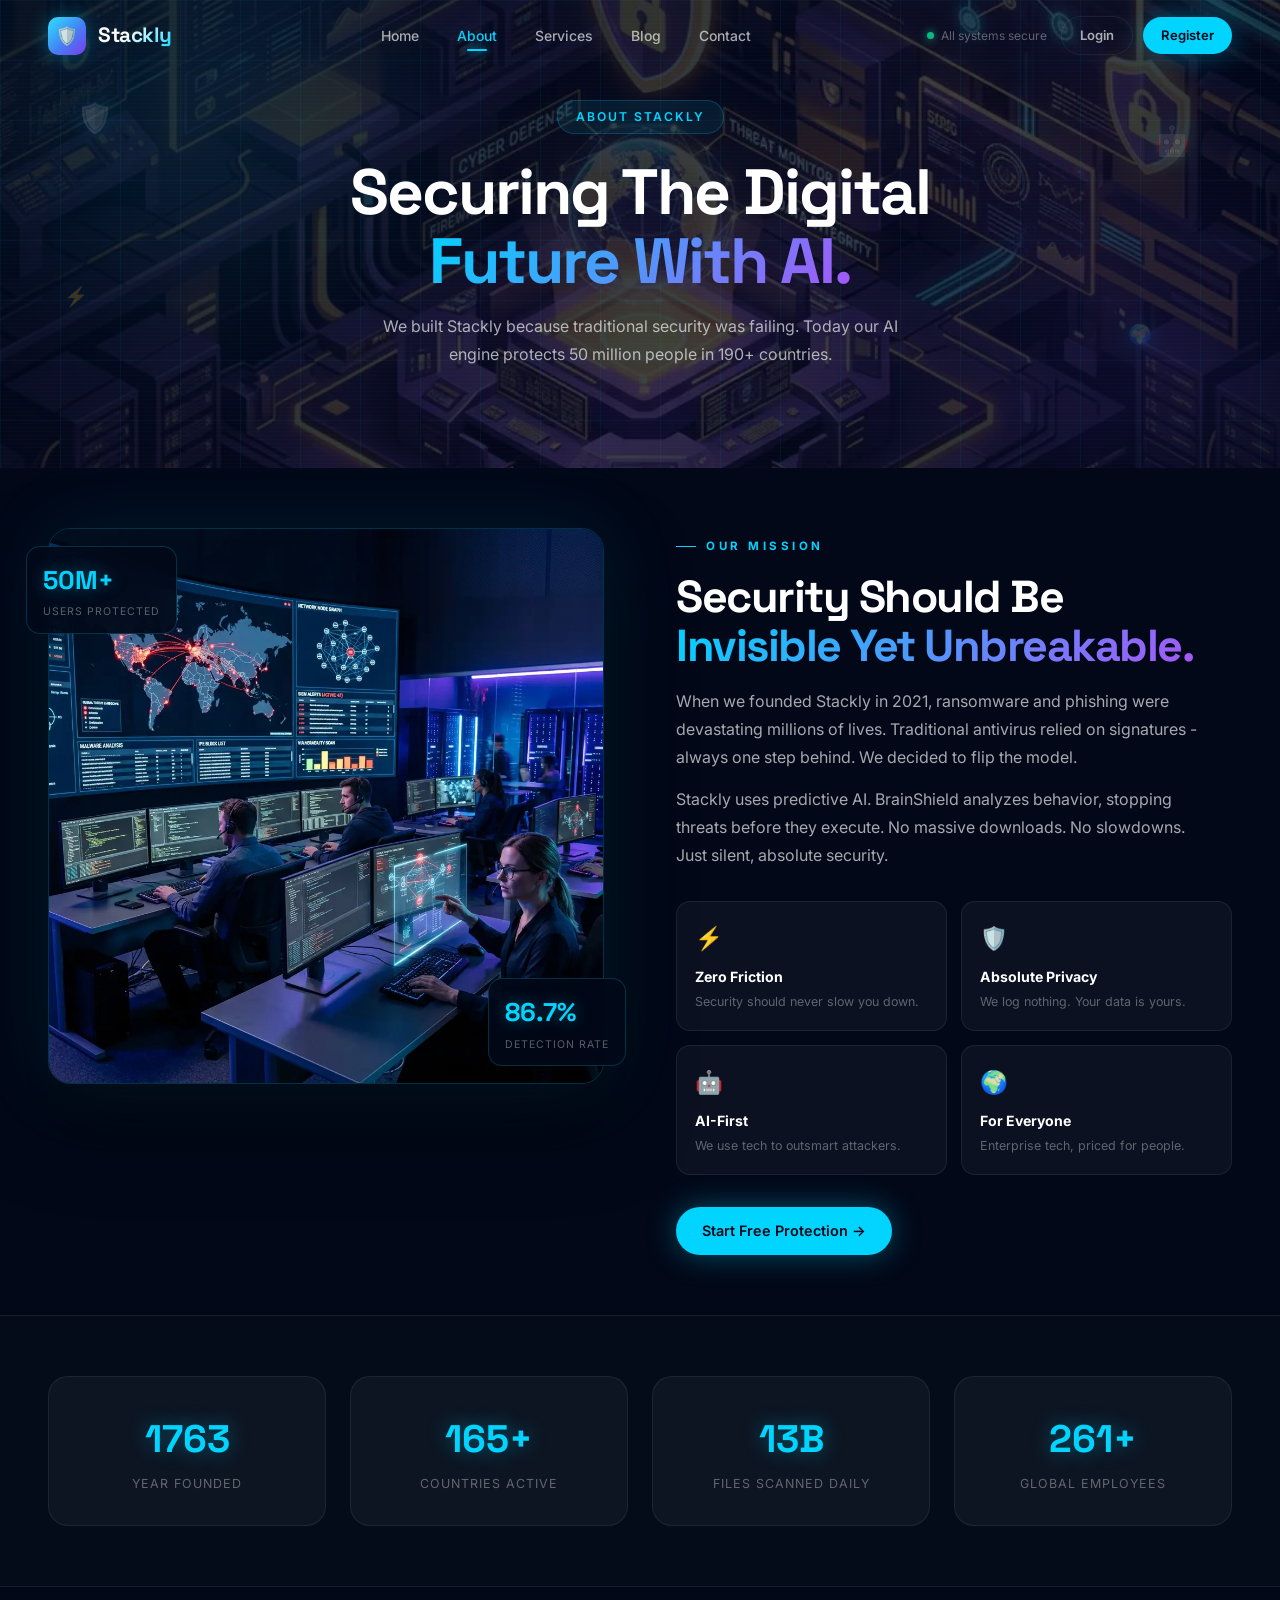
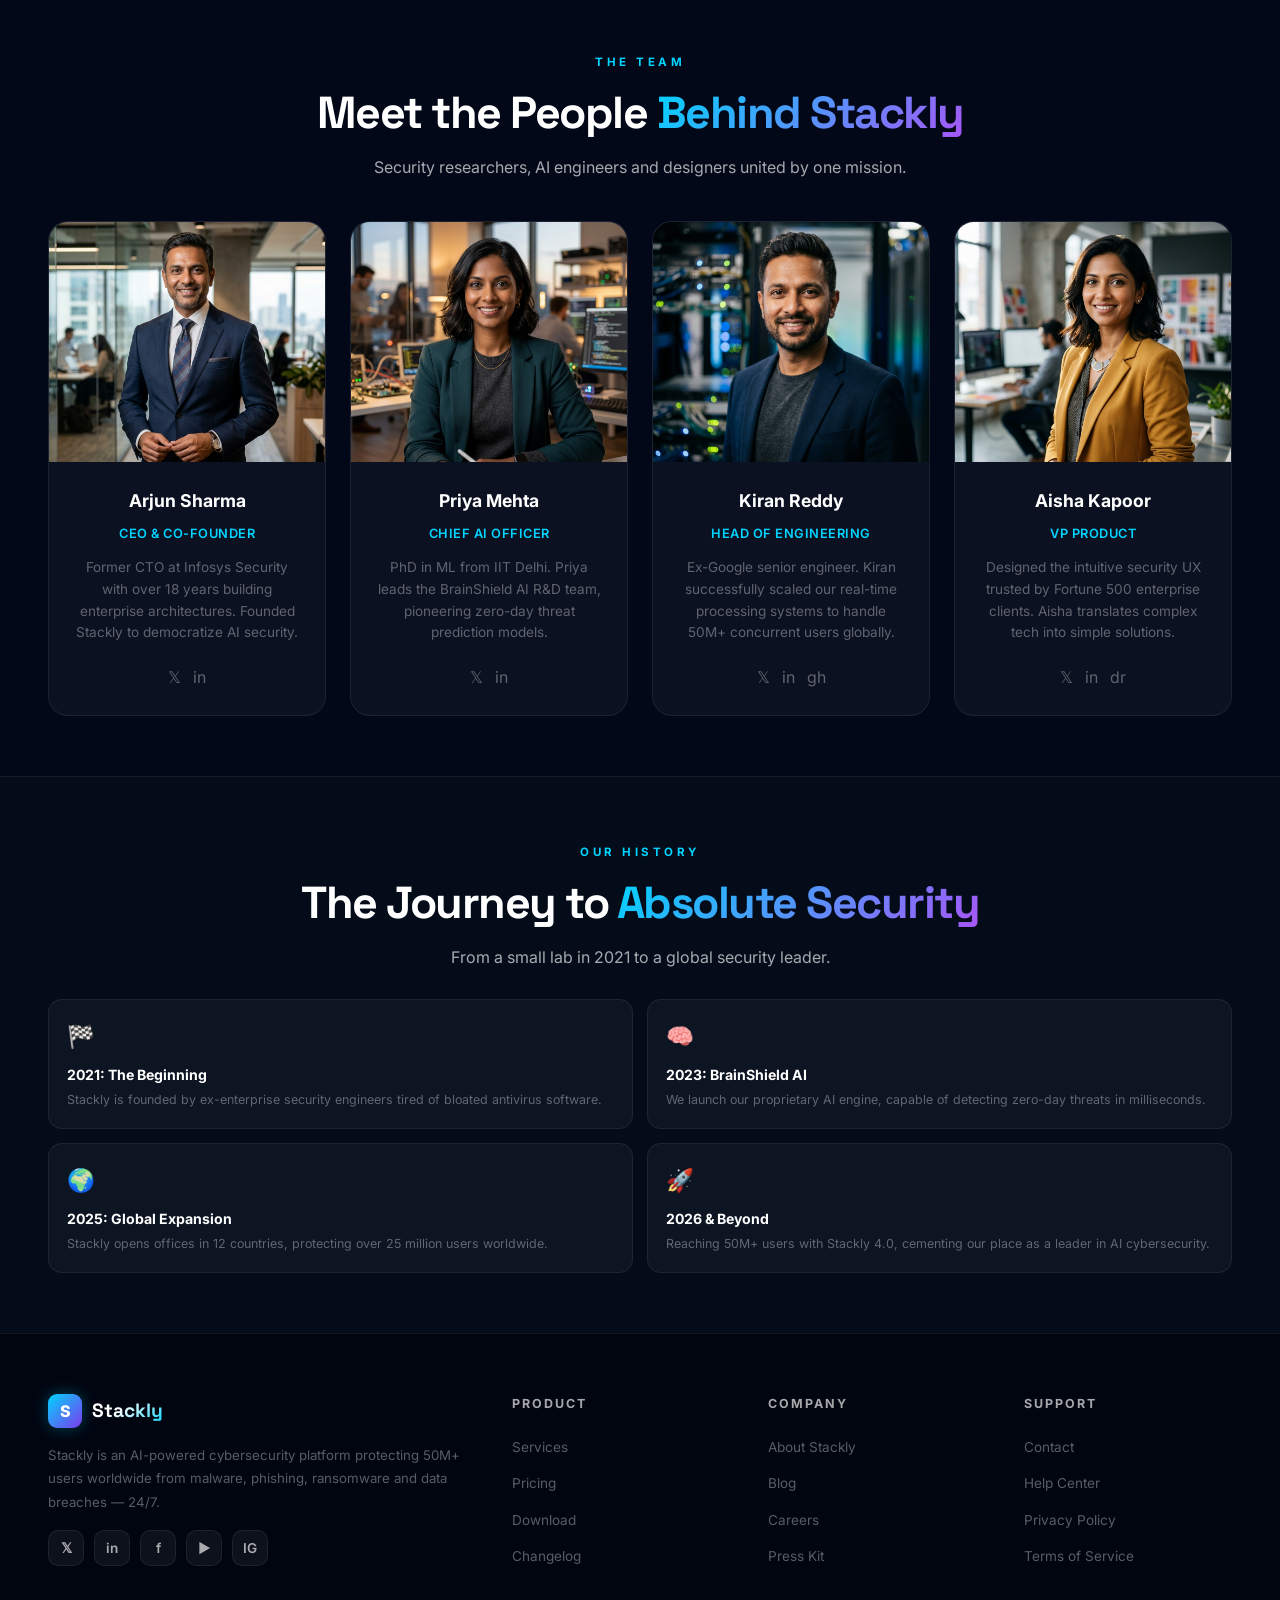
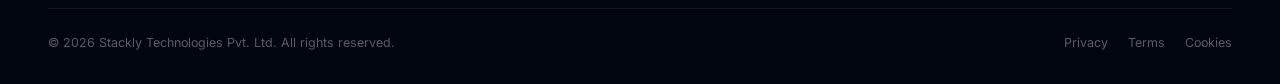
==== commit 9c1aeafc: "fix: eliminate remaining vertical gaps - reduce page-hero bottom padding, stats padding, faq-grid ma" ====
--- a/about.html
+++ b/about.html
@@ -7,7 +7,7 @@
 <link href="https://fonts.googleapis.com/css2?family=Space+Grotesk:wght@300;400;500;600;700;800&family=Inter:wght@300;400;500;600;700&display=swap" rel="stylesheet">
 <link rel="stylesheet" href="home.css">
 <style>
-.page-hero{position:relative;min-height:52vh;display:flex;align-items:center;justify-content:center;text-align:center;overflow:hidden;padding:calc(var(--nav-h)+60px) 24px 80px;}
+.page-hero{position:relative;min-height:52vh;display:flex;align-items:center;justify-content:center;text-align:center;overflow:hidden;padding:calc(var(--nav-h)+40px) 24px 40px;}
 .ph-bg{position:absolute;inset:0;background-size:cover;background-position:center;z-index:0;transform:scale(1.08);transition:transform 0.4s ease;}
 .ph-overlay{position:absolute;inset:0;z-index:1;background:linear-gradient(135deg,rgba(2,8,24,0.92) 0%,rgba(2,8,24,0.75) 60%,rgba(2,8,24,0.88) 100%);}
 .ph-grid{position:absolute;inset:0;z-index:2;background-image:linear-gradient(rgba(0,212,255,0.05) 1px,transparent 1px),linear-gradient(90deg,rgba(0,212,255,0.05) 1px,transparent 1px);background-size:60px 60px;animation:grid-breathe 5s ease-in-out infinite;}
@@ -87,7 +87,7 @@
 .sbi:hover{border-color:rgba(0,212,255,0.22);transform:translateY(-4px);}
 .sbi-num{font-family:var(--font-display);font-size:2.4rem;font-weight:800;color:var(--cyan);text-shadow:0 0 20px rgba(0,212,255,0.4);}
 .sbi-lbl{font-size:0.78rem;color:var(--dim);margin-top:4px;text-transform:uppercase;letter-spacing:1px;}
-.faq-grid{display:grid;grid-template-columns:1fr 1fr;gap:16px;margin-top:48px;}
+.faq-grid{display:grid;grid-template-columns:1fr 1fr;gap:16px;margin-top:28px;}
 /* Services Specific */
 .srv-grid{display:grid;grid-template-columns:repeat(3,1fr);gap:24px;margin-top:20px;}
 .srv-card{background:var(--card-bg);border:1px solid var(--border);border-radius:22px;padding:36px;transition:var(--ease);display:flex;flex-direction:column;height:100%;}
@@ -249,7 +249,7 @@
       <h2 class="section-h2">The Journey to <span>Absolute Security</span></h2>
       <p class="section-desc" style="margin:0 auto;">From a small lab in 2021 to a global security leader.</p>
     </div>
-    <div class="values-grid" style="margin-top:48px;">
+    <div class="values-grid" style="margin-top:28px;">
       <div class="val-box reveal"><div class="vi">&#x1F3C1;</div><h4>2021: The Beginning</h4><p>Stackly is founded by ex-enterprise security engineers tired of bloated antivirus software.</p></div>
       <div class="val-box reveal d1"><div class="vi">&#x1F9E0;</div><h4>2023: BrainShield AI</h4><p>We launch our proprietary AI engine, capable of detecting zero-day threats in milliseconds.</p></div>
       <div class="val-box reveal d2"><div class="vi">&#x1F30D;</div><h4>2025: Global Expansion</h4><p>Stackly opens offices in 12 countries, protecting over 25 million users worldwide.</p></div>
--- a/home.css
+++ b/home.css
@@ -488,7 +488,7 @@
 /* ════════════════════════════════
    STATS
    ════════════════════════════════ */
-#stats { padding: 70px 48px; background: linear-gradient(135deg, rgba(0,212,255,0.04), rgba(124,58,237,0.06)); border-top: 1px solid var(--border); }
+#stats { padding: 50px 48px; background: linear-gradient(135deg, rgba(0,212,255,0.04), rgba(124,58,237,0.06)); border-top: 1px solid var(--border); }
 .stats-g { max-width: 1200px; margin: 0 auto; display: grid; grid-template-columns: repeat(4,1fr); gap: 24px; }
 .stat-c { padding: 36px 28px; background: var(--card-bg); border: 1px solid var(--border); border-radius: 22px; display: flex; flex-direction: column; align-items: center; gap: 12px; text-align: center; transition: var(--ease); position: relative; overflow: hidden; }
 .stat-c::before { content: ''; position: absolute; top: 0; left: 0; right: 0; height: 2px; background: linear-gradient(90deg,transparent,var(--cyan),transparent); opacity: 0; transition: var(--ease); }
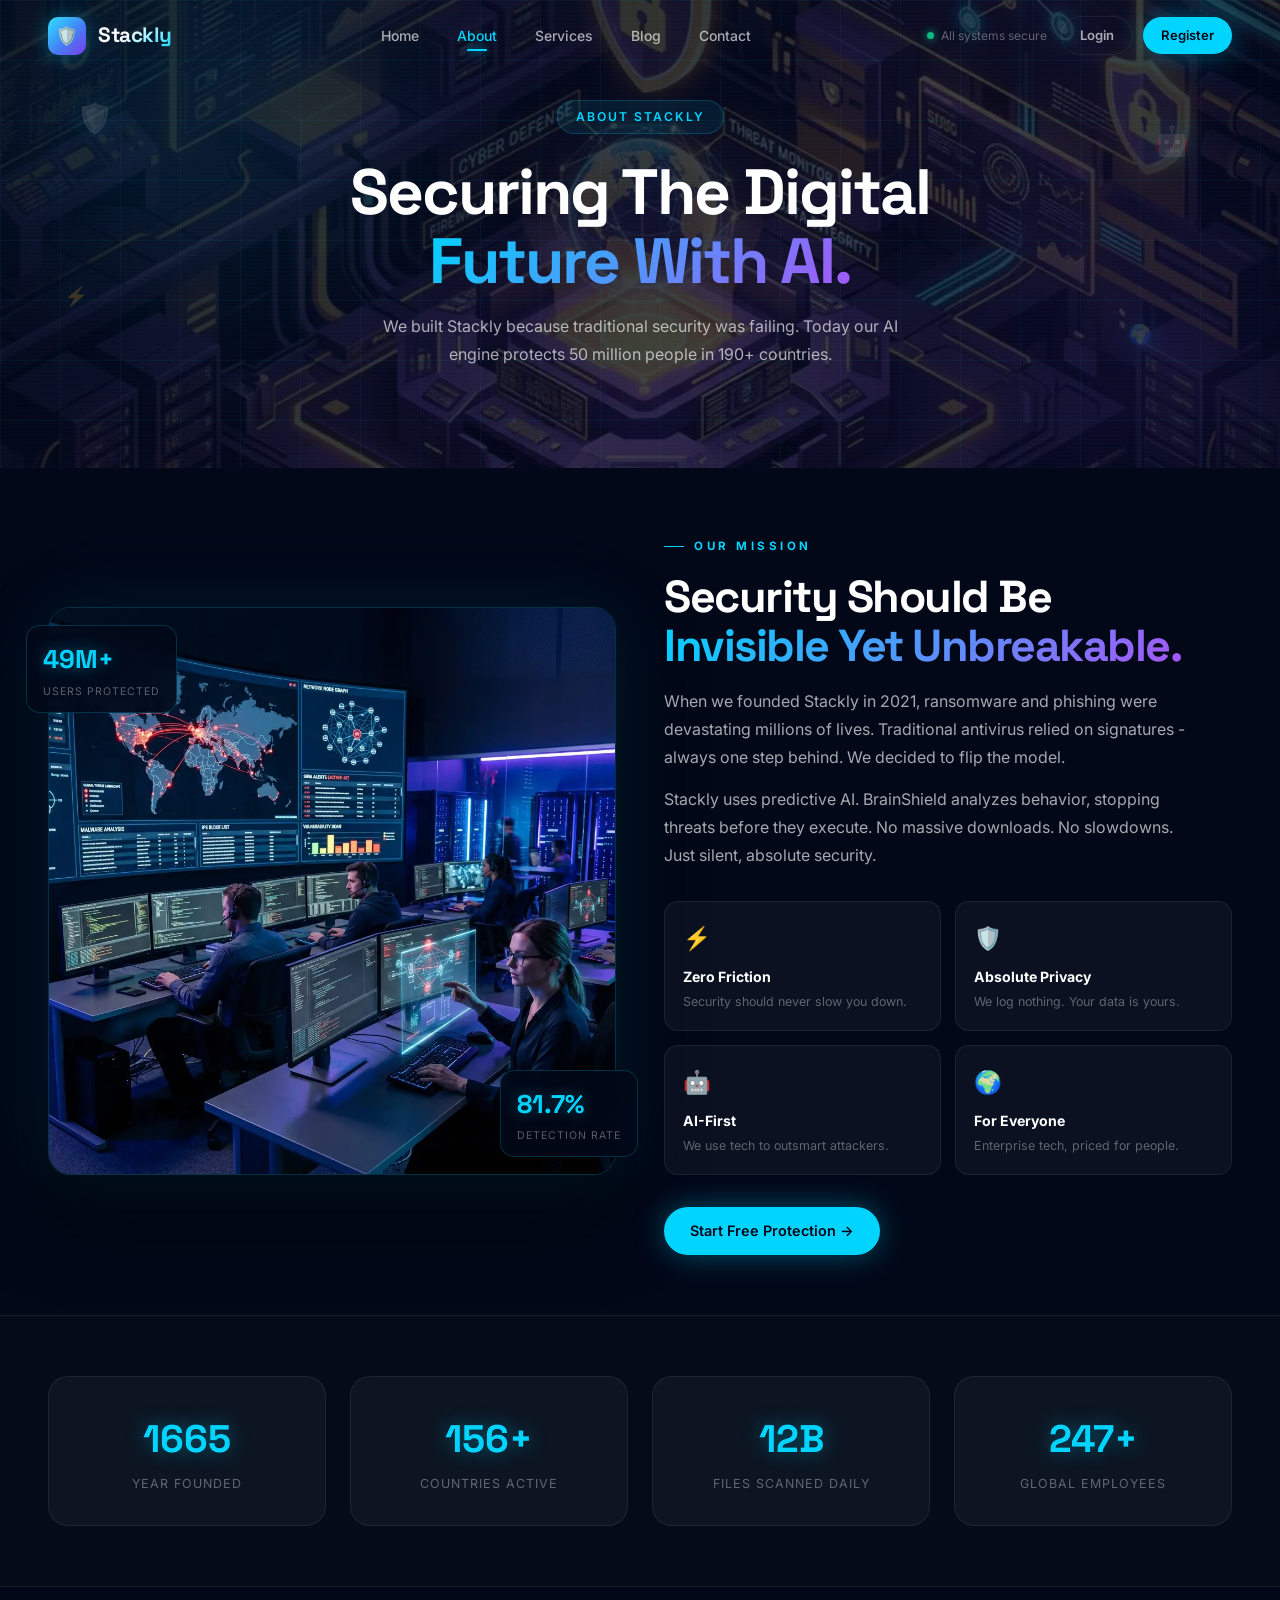
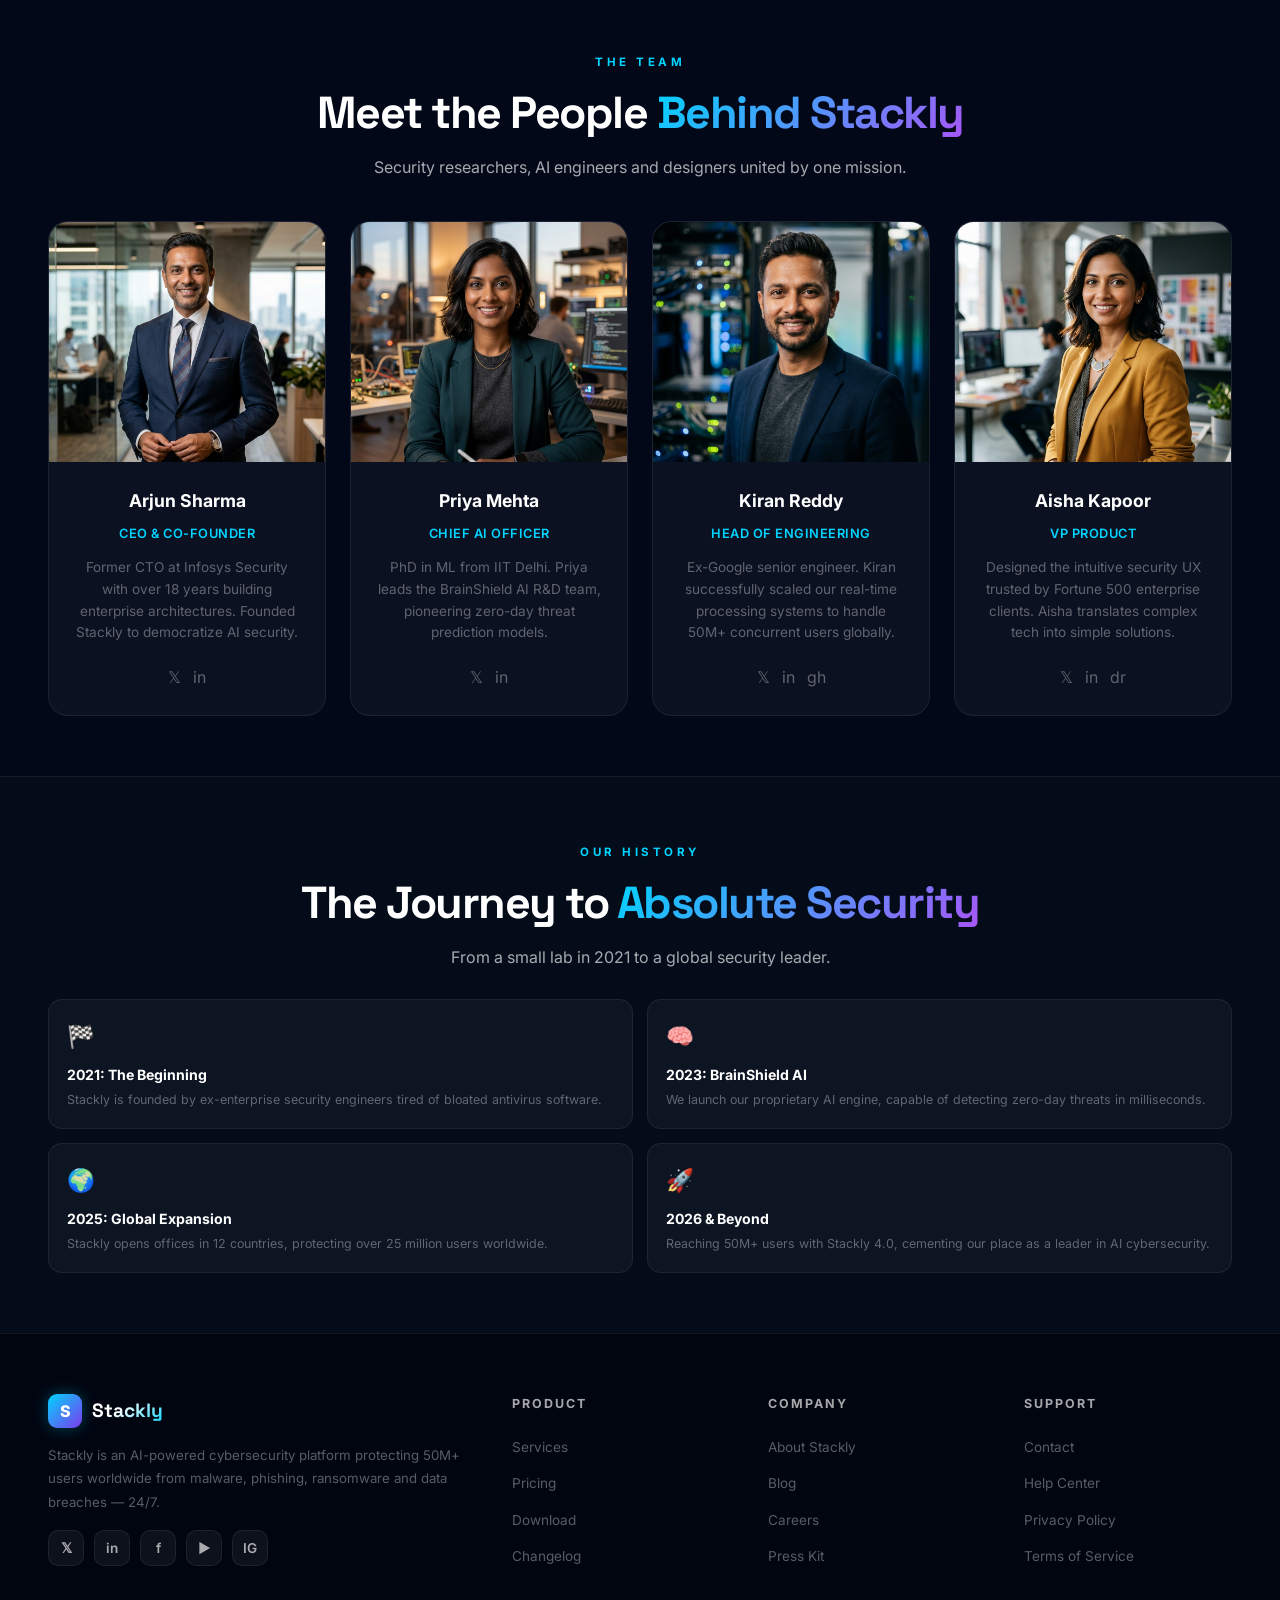
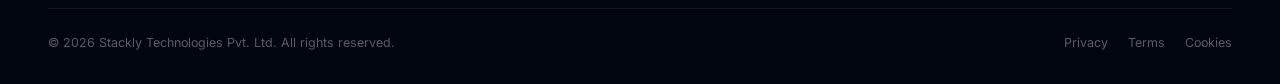
==== commit c4f4a479: "fix: remove empty space below features image - restore center align, tighten gap, adjust badge posit" ====
--- a/about.html
+++ b/about.html
@@ -64,7 +64,7 @@
 .nl-strip-form{display:flex;gap:10px;background:rgba(255,255,255,0.04);border:1px solid var(--border-glow);border-radius:100px;padding:6px 6px 6px 20px;min-width:340px;}
 .nl-strip-input{flex:1;background:transparent;border:none;outline:none;color:#fff;font-size:0.88rem;}
 .nl-strip-input::placeholder{color:var(--dim);}
-.about-split{display:grid;grid-template-columns:1fr 1fr;gap:72px;align-items:start;}
+.about-split{display:grid;grid-template-columns:1fr 1fr;gap:48px;align-items:center;}
 .about-img-wrap{position:relative;}
 .about-img-inner{border-radius:22px;overflow:hidden;border:1px solid var(--border-glow);box-shadow:0 0 80px rgba(0,212,255,0.1),0 40px 80px rgba(0,0,0,0.5);}
 .about-img-inner img{width:100%;display:block;transition:transform 0.7s ease;}
--- a/home.css
+++ b/home.css
@@ -399,19 +399,19 @@
    FEATURES — 2-col image+list
    ════════════════════════════════ */
 #features { background: var(--bg-0); }
-.feat-grid { display: grid; grid-template-columns: 1fr 1fr; gap: 80px; align-items: start; }
-.feat-visual { position: relative; }
+.feat-grid { display: grid; grid-template-columns: 1fr 1fr; gap: 56px; align-items: center; }
+.feat-visual { position: relative; padding-left: 28px; }
 .feat-img-wrap { border-radius: 22px; overflow: hidden; border: 1px solid var(--border-glow); box-shadow: 0 0 60px rgba(0,212,255,0.1), 0 40px 80px rgba(0,0,0,0.5); position: relative; }
 .feat-img-wrap img { width: 100%; display: block; transition: transform 0.8s ease; }
 .feat-img-wrap:hover img { transform: scale(1.04); }
 .feat-img-wrap::after { content: ''; position: absolute; inset: 0; background: linear-gradient(to top, rgba(2,8,24,0.5), transparent 60%); }
 .feat-badge { position: absolute; background: rgba(2,8,24,0.9); backdrop-filter: blur(20px); border: 1px solid var(--border-glow); border-radius: 14px; padding: 14px 18px; z-index: 2; }
-.feat-badge.fb1 { top: 20px; left: -28px; }
+.feat-badge.fb1 { top: 20px; left: 0px; }
 .feat-badge.fb2 { bottom: 20px; right: -28px; }
 .fb-num { font-family: var(--font-display); font-size: 1.6rem; font-weight: 700; color: var(--cyan); text-shadow: 0 0 16px rgba(0,212,255,0.4); }
 .fb-lbl { font-size: 0.68rem; color: var(--dim); margin-top: 2px; text-transform: uppercase; letter-spacing: 1px; }
 
-.feat-list { display: flex; flex-direction: column; gap: 16px; margin-top: 40px; }
+.feat-list { display: flex; flex-direction: column; gap: 14px; margin-top: 24px; }
 .feat-item { display: flex; align-items: flex-start; gap: 16px; padding: 20px; background: var(--card-bg); border: 1px solid var(--border); border-radius: 14px; transition: var(--ease); cursor: default; }
 .feat-item:hover { border-color: rgba(0,212,255,0.22); background: var(--card-hover); transform: translateX(6px); }
 .fi-ico { width: 44px; height: 44px; border-radius: 12px; display: flex; align-items: center; justify-content: center; font-size: 1.2rem; flex-shrink: 0; }
